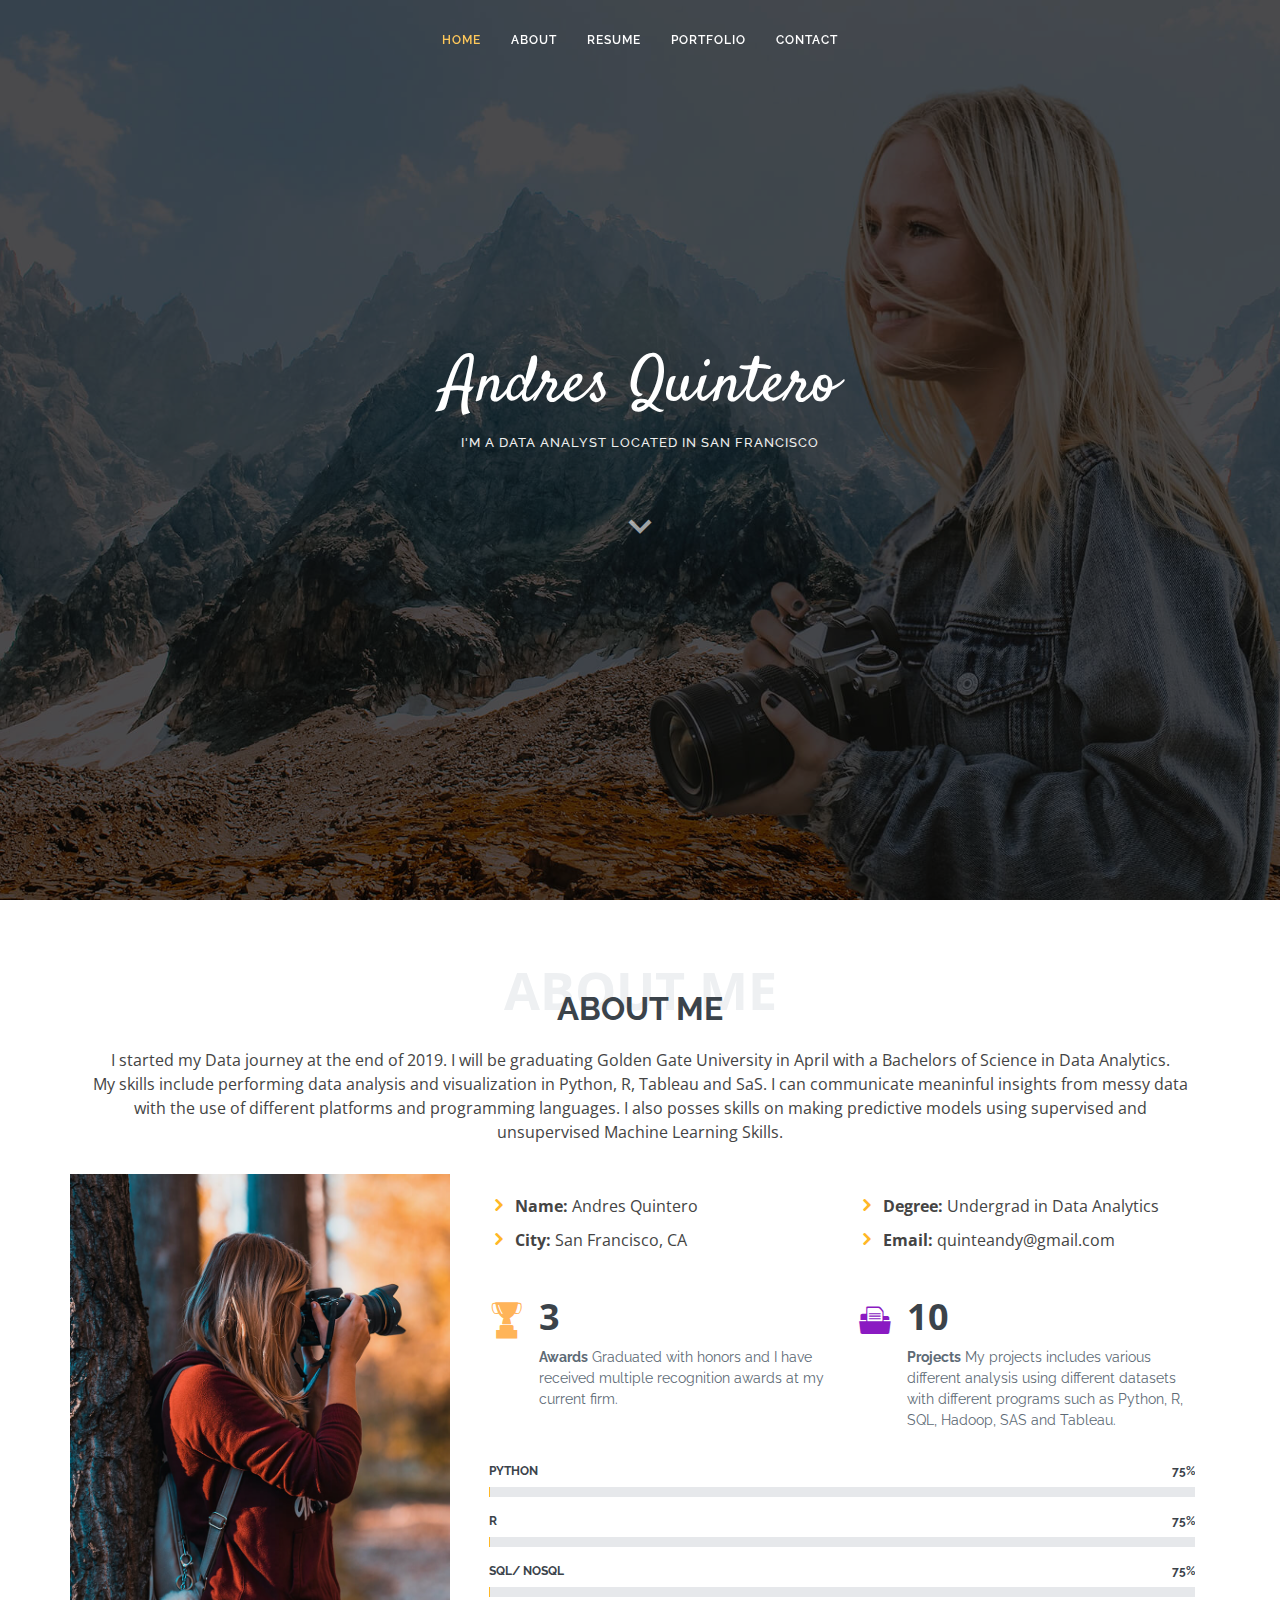
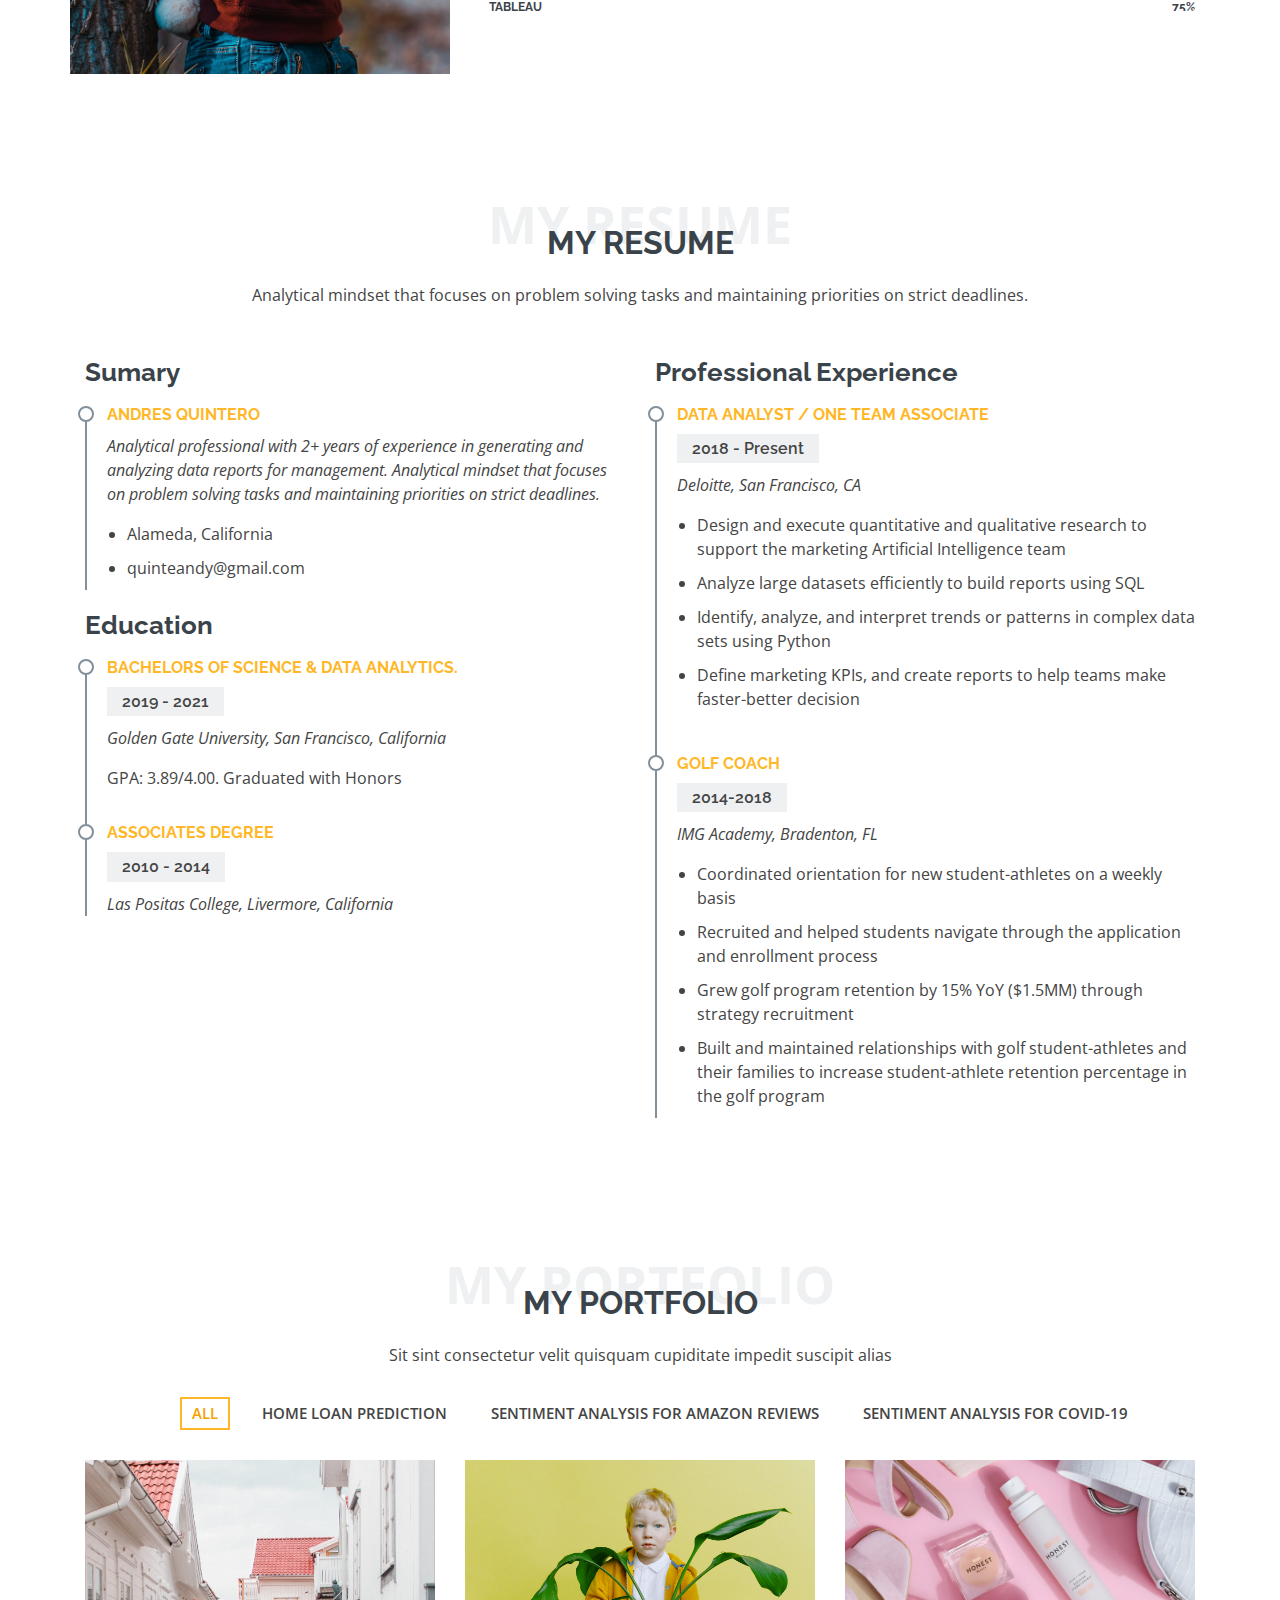
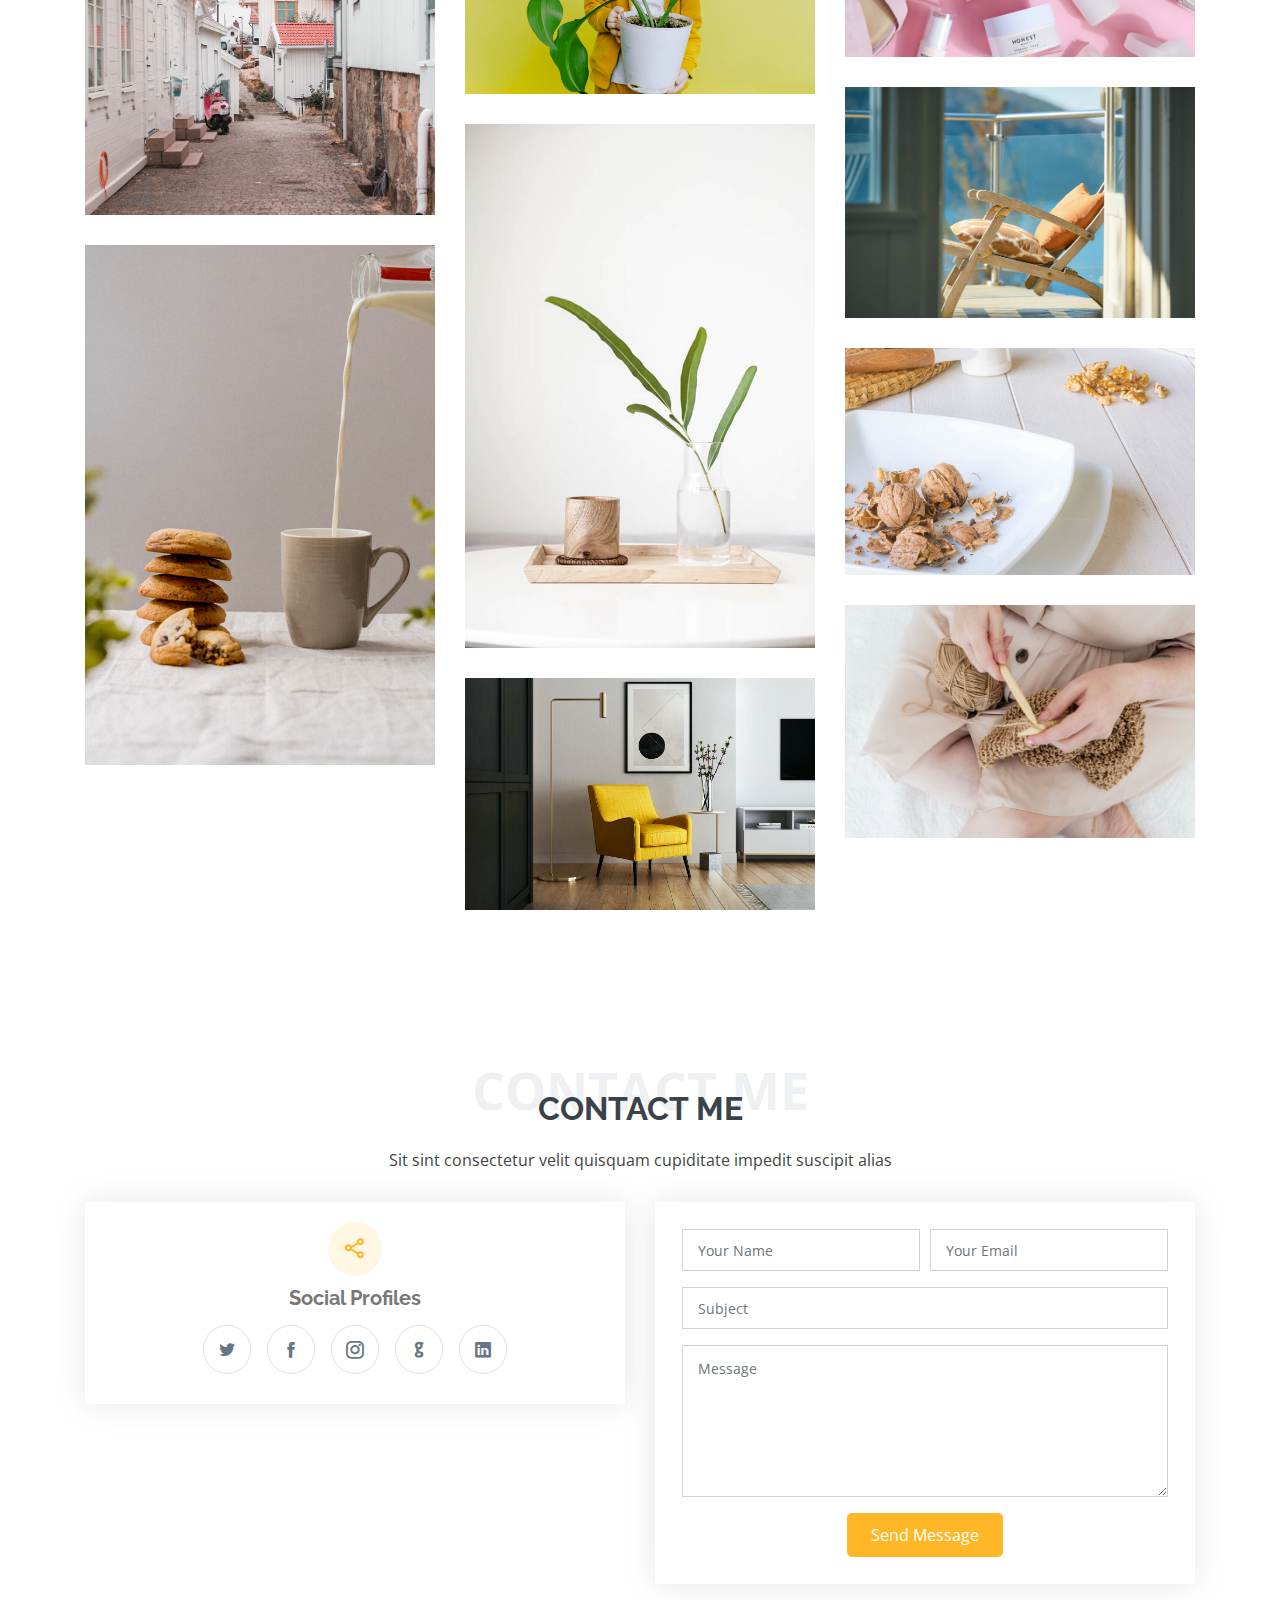
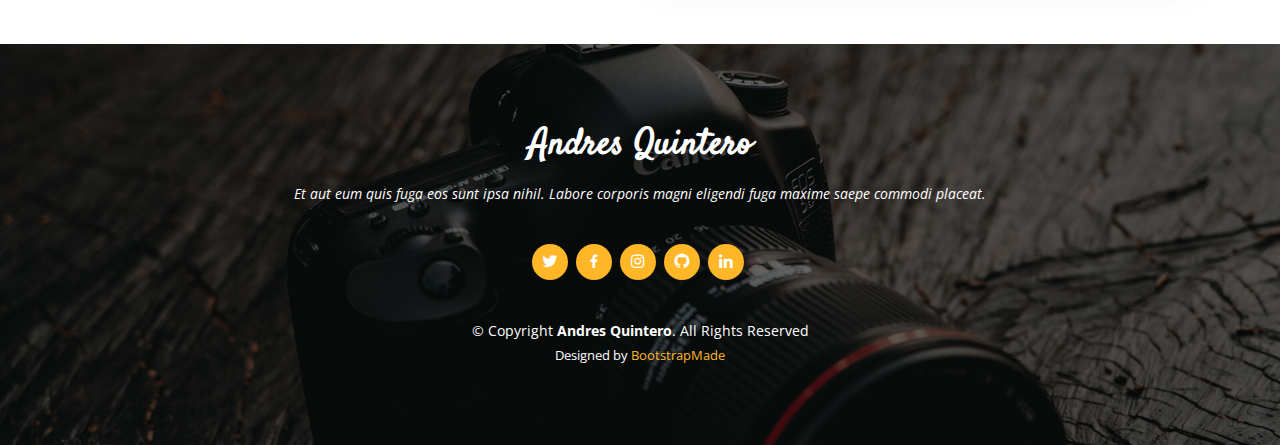
==== index.html @ fd79f76f "Update index.html" ====
<!DOCTYPE html>
<html lang="en">

<head>
  <meta charset="utf-8">
  <meta content="width=device-width, initial-scale=1.0" name="viewport">

  <title>Andres Quintero - Index</title>
  <meta content="" name="description">
  <meta content="" name="keywords">

  <!-- Favicons -->
  <link href="assets/img/favicon.png" rel="icon">
  <link href="assets/img/apple-touch-icon.png" rel="apple-touch-icon">

  <!-- Google Fonts -->
  <link href="https://fonts.googleapis.com/css?family=Open+Sans:300,300i,400,400i,600,600i,700,700i|Raleway:300,300i,400,400i,500,500i,600,600i,700,700i|Satisfy" rel="stylesheet">

  <!-- Vendor CSS Files -->
  <link href="assets/vendor/bootstrap/css/bootstrap.min.css" rel="stylesheet">
  <link href="assets/vendor/icofont/icofont.min.css" rel="stylesheet">
  <link href="assets/vendor/boxicons/css/boxicons.min.css" rel="stylesheet">
  <link href="assets/vendor/owl.carousel/assets/owl.carousel.min.css" rel="stylesheet">
  <link href="assets/vendor/venobox/venobox.css" rel="stylesheet">

  <!-- Template Main CSS File -->
  <link href="assets/css/style.css" rel="stylesheet">

  <!-- =======================================================
  * Template Name: Laura - v2.2.1
  * Template URL: https://bootstrapmade.com/laura-free-creative-bootstrap-theme/
  * Author: BootstrapMade.com
  * License: https://bootstrapmade.com/license/
  ======================================================== -->
</head>

<body>

  <!-- ======= Header ======= -->
  <header id="header" class="fixed-top  d-flex justify-content-center align-items-center header-transparent">

    <nav class="nav-menu d-none d-lg-block">
      <ul>
        <li class="active"><a href="index.html">Home</a></li>
        <li><a href="#about">About</a></li>
        <li><a href="#resume">Resume</a></li>
        <li><a href="#portfolio">Portfolio</a></li>
        <li><a href="#contact">Contact</a></li>
      </ul>
    </nav><!-- .nav-menu -->

  </header><!-- End Header -->

  <!-- ======= Hero Section ======= -->
  <section id="hero">
    <div class="hero-container">
      <h1>Andres Quintero</h1>
      <h2>I'm a Data Analyst located in San Francisco</h2>
      <a href="#about" class="btn-scroll scrollto" title="Scroll Down"><i class="bx bx-chevron-down"></i></a>
    </div>
  </section><!-- End Hero -->

  <main id="main">

    <!-- ======= About Me Section ======= -->
    <section id="about" class="about">
      <div class="container">

        <div class="section-title">
          <span>About Me</span>
          <h2>About Me</h2>
          <p>I started my Data journey at the end of 2019. I will be graduating Golden Gate University in April with a Bachelors of Science in Data Analytics.</p>
          <p> My skills include performing data analysis and visualization in Python, R, Tableau and SaS. I can communicate meaninful insights from messy data </p>
	  <p> with the use of different platforms and programming languages. I also posses skills on making predictive models using supervised and unsupervised Machine Learning Skills. </p>
        </div>

        <div class="row">
          <div class="image col-lg-4 d-flex align-items-stretch justify-content-center justify-content-lg-start"></div>
          <div class="col-lg-8 d-flex flex-column align-items-stretch">
            <div class="content pl-lg-4 d-flex flex-column justify-content-center">
              <div class="row">
                <div class="col-lg-6">
                  <ul>
                    <li><i class="icofont-rounded-right"></i> <strong>Name:</strong> Andres Quintero</li>
                    <li><i class="icofont-rounded-right"></i> <strong>City:</strong> San Francisco, CA</li>
                  </ul>
                </div>
                <div class="col-lg-6">
                  <ul>
                    <li><i class="icofont-rounded-right"></i> <strong>Degree:</strong> Undergrad in Data Analytics</li>
                    <li><i class="icofont-rounded-right"></i> <strong>Email:</strong> quinteandy@gmail.com</li>
                  </ul>
                </div>
              </div>
              <div class="row mt-n4">
                <div class="col-md-6 mt-5 d-md-flex align-items-md-stretch">
                  <div class="count-box">
                    <i class="icofont-award" style="color: #ffb459;"></i>
                    <span data-toggle="counter-up">3</span>
                    <p><strong>Awards</strong> Graduated with honors and I have received multiple recognition awards at my current firm.</p>
                  </div>
                </div>

                <div class="col-md-6 mt-5 d-md-flex align-items-md-stretch">
                  <div class="count-box">
                    <i class="icofont-document-folder" style="color: #8a1ac2;"></i>
                    <span data-toggle="counter-up">10</span>
                    <p><strong>Projects</strong> My projects includes various different analysis using different datasets with different programs such as Python, R, SQL, Hadoop, SAS and Tableau.</p>
                  </div>
                </div>
              </div>
            </div><!-- End .content-->
		
            <div class="skills-content pl-lg-4">
              <div class="progress">
                <span class="skill">Python <i class="val">75%</i></span>
                <div class="progress-bar-wrap">
                  <div class="progress-bar" role="progressbar" aria-valuenow="75" aria-valuemin="0" aria-valuemax="100"></div>
                </div>
              </div>

              <div class="progress">
                <span class="skill">R <i class="val">75%</i></span>
                <div class="progress-bar-wrap">
                  <div class="progress-bar" role="progressbar" aria-valuenow="75" aria-valuemin="0" aria-valuemax="100"></div>
                </div>
              </div>

              <div class="progress">
                <span class="skill">SQL/ NoSQL <i class="val">75%</i></span>
                <div class="progress-bar-wrap">
                  <div class="progress-bar" role="progressbar" aria-valuenow="75" aria-valuemin="0" aria-valuemax="100"></div>
                </div>
		      
	      <div class="progress">
                <span class="skill">Tableau<i class="val">75%</i></span>
                <div class="progress-bar-wrap">
                  <div class="progress-bar" role="progressbar" aria-valuenow="75" aria-valuemin="0" aria-valuemax="100"></div>
                </div>
		
	      <div class="progress">
                <span class="skill">SaS<i class="val">75%</i></span>
                <div class="progress-bar-wrap">
                  <div class="progress-bar" role="progressbar" aria-valuenow="75" aria-valuemin="0" aria-valuemax="100"></div>
                </div>
	
	      <div class="progress">
                <span class="skill">Machine Learning<i class="val">75%</i></span>
                <div class="progress-bar-wrap">
                  <div class="progress-bar" role="progressbar" aria-valuenow="75" aria-valuemin="0" aria-valuemax="100"></div>
                </div>
		      
              </div>
            </div>

          </div>
        </div>

      </div>
    </section><!-- End About Me Section -->

    <!-- ======= My Resume Section ======= -->
    <section id="resume" class="resume">
      <div class="container">

        <div class="section-title">
          <span>My Resume</span>
          <h2>My Resume</h2>
          <p>Analytical mindset that focuses on problem solving tasks and maintaining priorities on strict deadlines.</p>
        </div>

        <div class="row">
          <div class="col-lg-6">
            <h3 class="resume-title">Sumary</h3>
            <div class="resume-item pb-0">
              <h4>Andres Quintero</h4>
              <p><em>Analytical professional with 2+ years of experience in generating and analyzing data reports for management. Analytical mindset that focuses on problem solving tasks and maintaining priorities on strict deadlines.</em></p>
              <p>
              <ul>
                <li>Alameda, California</li>
                <li>quinteandy@gmail.com</li>
              </ul>
              </p>
            </div>

            <h3 class="resume-title">Education</h3>
            <div class="resume-item">
              <h4>Bachelors of Science &amp; Data Analytics.</h4>
              <h5>2019 - 2021</h5>
              <p><em>Golden Gate University, San Francisco, California</em></p>
              <p> GPA: 3.89/4.00. Graduated with Honors</p>
            </div>
            <div class="resume-item">
              <h4>Associates Degree</h4>
              <h5>2010 - 2014</h5>
              <p><em>Las Positas College, Livermore, California</em></p>
              <p></p>
            </div>
          </div>
          <div class="col-lg-6">
            <h3 class="resume-title">Professional Experience</h3>
            <div class="resume-item">
              <h4>Data Analyst / One Team Associate</h4>
              <h5>2018 - Present</h5>
              <p><em>Deloitte, San Francisco, CA </em></p>
              <p>
              <ul>
                <li>Design and execute quantitative and qualitative research to support the marketing Artificial Intelligence team</li>
                <li>Analyze large datasets efficiently to build reports using SQL </li>
                <li>Identify, analyze, and interpret trends or patterns in complex data sets using Python</li>
                <li>Define marketing KPIs, and create reports to help teams make faster-better decision</li>
              </ul>
              </p>
            </div>
            <div class="resume-item">
              <h4>Golf Coach</h4>
              <h5>2014-2018</h5>
              <p><em>IMG Academy, Bradenton, FL</em></p>
              <p>
              <ul>
                <li>Coordinated orientation for new student-athletes on a weekly basis</li>
                <li>Recruited and helped students navigate through the application and enrollment process</li>
                <li>Grew golf program retention by 15% YoY ($1.5MM) through strategy recruitment</li>
                <li>Built and maintained relationships with golf student-athletes and their families to increase student-athlete retention percentage in the golf program</li>
              </ul>
              </p>
            </div>
          </div>
        </div>

      </div>
    </section><!-- End My Resume Section -->

    <!-- ======= My Portfolio Section ======= -->
    <section id="portfolio" class="portfolio">
      <div class="container">

        <div class="section-title">
          <span>My Portfolio</span>
          <h2>My Portfolio</h2>
          <p>Sit sint consectetur velit quisquam cupiditate impedit suscipit alias</p>
        </div>

        <ul id="portfolio-flters" class="d-flex justify-content-center">
          <li data-filter="*" class="filter-active">All</li>
          <li data-filter=".filter-loan prediction">Home Loan Prediction</li>
          <li data-filter=".filter-amazon reviews">Sentiment Analysis for Amazon Reviews</li>
          <li data-filter=".filter-covid-19">Sentiment Analysis for Covid-19</li>
        </ul>

        <div class="row portfolio-container">

          <div class="col-lg-4 col-md-6 portfolio-item filter-app">
            <div class="portfolio-img"><img src="assets/img/portfolio/portfolio-1.jpg" class="img-fluid" alt=""></div>
            <div class="portfolio-info">
              <h4>App 1</h4>
              <p>App</p>
              <a href="assets/img/portfolio/portfolio-1.jpg" data-gall="portfolioGallery" class="venobox preview-link" title="App 1"><i class="bx bx-plus"></i></a>
              <a href="portfolio-details.html" class="details-link" title="More Details"><i class="bx bx-link"></i></a>
            </div>
          </div>

          <div class="col-lg-4 col-md-6 portfolio-item filter-web">
            <div class="portfolio-img"><img src="assets/img/portfolio/portfolio-2.jpg" class="img-fluid" alt=""></div>
            <div class="portfolio-info">
              <h4>Web 3</h4>
              <p>Web</p>
              <a href="assets/img/portfolio/portfolio-2.jpg" data-gall="portfolioGallery" class="venobox preview-link" title="Web 3"><i class="bx bx-plus"></i></a>
              <a href="portfolio-details.html" class="details-link" title="More Details"><i class="bx bx-link"></i></a>
            </div>
          </div>

          <div class="col-lg-4 col-md-6 portfolio-item filter-app">
            <div class="portfolio-img"><img src="assets/img/portfolio/portfolio-3.jpg" class="img-fluid" alt=""></div>
            <div class="portfolio-info">
              <h4>App 2</h4>
              <p>App</p>
              <a href="assets/img/portfolio/portfolio-3.jpg" data-gall="portfolioGallery" class="venobox preview-link" title="App 2"><i class="bx bx-plus"></i></a>
              <a href="portfolio-details.html" class="details-link" title="More Details"><i class="bx bx-link"></i></a>
            </div>
          </div>

          <div class="col-lg-4 col-md-6 portfolio-item filter-card">
            <div class="portfolio-img"><img src="assets/img/portfolio/portfolio-4.jpg" class="img-fluid" alt=""></div>
            <div class="portfolio-info">
              <h4>Card 2</h4>
              <p>Card</p>
              <a href="assets/img/portfolio/portfolio-4.jpg" data-gall="portfolioGallery" class="venobox preview-link" title="Card 2"><i class="bx bx-plus"></i></a>
              <a href="portfolio-details.html" class="details-link" title="More Details"><i class="bx bx-link"></i></a>
            </div>
          </div>

          <div class="col-lg-4 col-md-6 portfolio-item filter-web">
            <div class="portfolio-img"><img src="assets/img/portfolio/portfolio-5.jpg" class="img-fluid" alt=""></div>
            <div class="portfolio-info">
              <h4>Web 2</h4>
              <p>Web</p>
              <a href="assets/img/portfolio/portfolio-5.jpg" data-gall="portfolioGallery" class="venobox preview-link" title="Web 2"><i class="bx bx-plus"></i></a>
              <a href="portfolio-details.html" class="details-link" title="More Details"><i class="bx bx-link"></i></a>
            </div>
          </div>

          <div class="col-lg-4 col-md-6 portfolio-item filter-app">
            <div class="portfolio-img"><img src="assets/img/portfolio/portfolio-6.jpg" class="img-fluid" alt=""></div>
            <div class="portfolio-info">
              <h4>App 3</h4>
              <p>App</p>
              <a href="assets/img/portfolio/portfolio-6.jpg" data-gall="portfolioGallery" class="venobox preview-link" title="App 3"><i class="bx bx-plus"></i></a>
              <a href="portfolio-details.html" class="details-link" title="More Details"><i class="bx bx-link"></i></a>
            </div>
          </div>

          <div class="col-lg-4 col-md-6 portfolio-item filter-card">
            <div class="portfolio-img"><img src="assets/img/portfolio/portfolio-7.jpg" class="img-fluid" alt=""></div>
            <div class="portfolio-info">
              <h4>Card 1</h4>
              <p>Card</p>
              <a href="assets/img/portfolio/portfolio-7.jpg" data-gall="portfolioGallery" class="venobox preview-link" title="Card 1"><i class="bx bx-plus"></i></a>
              <a href="portfolio-details.html" class="details-link" title="More Details"><i class="bx bx-link"></i></a>
            </div>
          </div>

          <div class="col-lg-4 col-md-6 portfolio-item filter-card">
            <div class="portfolio-img"><img src="assets/img/portfolio/portfolio-8.jpg" class="img-fluid" alt=""></div>
            <div class="portfolio-info">
              <h4>Card 3</h4>
              <p>Card</p>
              <a href="assets/img/portfolio/portfolio-8.jpg" data-gall="portfolioGallery" class="venobox preview-link" title="Card 3"><i class="bx bx-plus"></i></a>
              <a href="portfolio-details.html" class="details-link" title="More Details"><i class="bx bx-link"></i></a>
            </div>
          </div>

          <div class="col-lg-4 col-md-6 portfolio-item filter-web">
            <div class="portfolio-img"><img src="assets/img/portfolio/portfolio-9.jpg" class="img-fluid" alt=""></div>
            <div class="portfolio-info">
              <h4>Web 3</h4>
              <p>Web</p>
              <a href="assets/img/portfolio/portfolio-9.jpg" data-gall="portfolioGallery" class="venobox preview-link" title="Web 3"><i class="bx bx-plus"></i></a>
              <a href="portfolio-details.html" class="details-link" title="More Details"><i class="bx bx-link"></i></a>
            </div>
          </div>

        </div>

      </div>
    </section><!-- End My Portfolio Section -->

    <!-- ======= Contact Me Section ======= -->
    <section id="contact" class="contact">
      <div class="container">

        <div class="section-title">
          <span>Contact Me</span>
          <h2>Contact Me</h2>
          <p>Sit sint consectetur velit quisquam cupiditate impedit suscipit alias</p>
        </div>

        <div class="row">

          <div class="col-lg-6">

            <div class="row">
              <div class="col-md-12">
                <div class="info-box">
                  <i class="bx bx-share-alt"></i>
                  <h3>Social Profiles</h3>
                  <div class="social-links">
                    <a href="#" class="twitter"><i class="icofont-twitter"></i></a>
                    <a href="#" class="facebook"><i class="icofont-facebook"></i></a>
                    <a href="#" class="instagram"><i class="icofont-instagram"></i></a>
                    <a href="#" class="github"><i class="icofont-github"></i></a>
                    <a href="#" class="linkedin"><i class="icofont-linkedin"></i></a>
                  </div>
                </div>
              </div>
            </div>

          </div>

          <div class="col-lg-6">
            <form action="forms/contact.php" method="post" role="form" class="php-email-form">
              <div class="form-row">
                <div class="col-md-6 form-group">
                  <input type="text" name="name" class="form-control" id="name" placeholder="Your Name" data-rule="minlen:4" data-msg="Please enter at least 4 chars" />
                  <div class="validate"></div>
                </div>
                <div class="col-md-6 form-group">
                  <input type="email" class="form-control" name="email" id="email" placeholder="Your Email" data-rule="email" data-msg="Please enter a valid email" />
                  <div class="validate"></div>
                </div>
              </div>
              <div class="form-group">
                <input type="text" class="form-control" name="subject" id="subject" placeholder="Subject" data-rule="minlen:4" data-msg="Please enter at least 8 chars of subject" />
                <div class="validate"></div>
              </div>
              <div class="form-group">
                <textarea class="form-control" name="message" rows="6" data-rule="required" data-msg="Please write something for us" placeholder="Message"></textarea>
                <div class="validate"></div>
              </div>
              <div class="mb-3">
                <div class="loading">Loading</div>
                <div class="error-message"></div>
                <div class="sent-message">Your message has been sent. Thank you!</div>
              </div>
              <div class="text-center"><button type="submit">Send Message</button></div>
            </form>
          </div>

        </div>

      </div>
    </section><!-- End Contact Me Section -->

  </main><!-- End #main -->

  <!-- ======= Footer ======= -->
  <footer id="footer">
    <div class="container">
      <h3>Andres Quintero</h3>
      <p>Et aut eum quis fuga eos sunt ipsa nihil. Labore corporis magni eligendi fuga maxime saepe commodi placeat.</p>
      <div class="social-links">
        <a href="#" class="twitter"><i class="bx bxl-twitter"></i></a>
        <a href="#" class="facebook"><i class="bx bxl-facebook"></i></a>
        <a href="#" class="instagram"><i class="bx bxl-instagram"></i></a>
        <a href="#" class="github"><i class="bx bxl-github"></i></a>
        <a href="#" class="linkedin"><i class="bx bxl-linkedin"></i></a>
      </div>
      <div class="copyright">
        &copy; Copyright <strong><span>Andres Quintero</span></strong>. All Rights Reserved
      </div>
      <div class="credits">
        <!-- All the links in the footer should remain intact. -->
        <!-- You can delete the links only if you purchased the pro version. -->
        <!-- Licensing information: https://bootstrapmade.com/license/ -->
        <!-- Purchase the pro version with working PHP/AJAX contact form: https://bootstrapmade.com/laura-free-creative-bootstrap-theme/ -->
        Designed by <a href="https://bootstrapmade.com/">BootstrapMade</a>
      </div>
    </div>
  </footer><!-- End Footer -->

  <a href="#" class="back-to-top"><i class="icofont-simple-up"></i></a>

  <!-- Vendor JS Files -->
  <script src="assets/vendor/jquery/jquery.min.js"></script>
  <script src="assets/vendor/bootstrap/js/bootstrap.bundle.min.js"></script>
  <script src="assets/vendor/jquery.easing/jquery.easing.min.js"></script>
  <script src="assets/vendor/php-email-form/validate.js"></script>
  <script src="assets/vendor/waypoints/jquery.waypoints.min.js"></script>
  <script src="assets/vendor/counterup/counterup.min.js"></script>
  <script src="assets/vendor/owl.carousel/owl.carousel.min.js"></script>
  <script src="assets/vendor/isotope-layout/isotope.pkgd.min.js"></script>
  <script src="assets/vendor/venobox/venobox.min.js"></script>

  <!-- Template Main JS File -->
  <script src="assets/js/main.js"></script>

</body>

</html>
---- assets/vendor/venobox/venobox.css ----
/* ------ venobox.css --------*/
.vbox-overlay *, .vbox-overlay *:before, .vbox-overlay *:after{
    -webkit-backface-visibility: hidden;
    -webkit-box-sizing:border-box;
    -moz-box-sizing:border-box;
    box-sizing:border-box;
}
.vbox-overlay * { 
    -webkit-backface-visibility: visible;
    backface-visibility: visible;
}
.vbox-overlay{
    display: -webkit-flex;
    display: flex;
    -webkit-flex-direction: column;
    flex-direction: column;
    -webkit-justify-content: center;
    justify-content: center;
    -webkit-align-items: center;
    align-items: center;
    position: fixed;
    left: 0;
    top: 0;
    bottom: 0;
    right: 0;
    z-index: 999999;
}

/* ----- navigation ----- */
.vbox-title{
    width: 100%;
    height: 40px;
    float: left;
    text-align: center;
    line-height: 28px;
    font-size: 12px;
    padding: 6px 50px;
    overflow: hidden;
    position: fixed;
    display: none;
    left: 0;
    z-index: 89;
}
.vbox-close{
    cursor: pointer;
    position: fixed;
    top: -1px;
    right: 0;
    width: 50px;
    height: 40px;
    padding: 6px;
    display: block;
    background-position:10px center;
    overflow: hidden;
    font-size: 24px;
    line-height: 1;
    text-align: center;
    z-index: 99;
}
.vbox-left{
    cursor: pointer;
    position: fixed;
    left: 0;
    height: 40px;
    overflow: hidden;
    line-height: 28px;
    font-size: 12px;
    z-index: 99;
    display: flex;
    align-items:center;
}
.vbox-num{
    display: inline-block;
    margin: 6px 0 6px 15px;
}
/* ----- Social share ----- */
.vbox-share{
    line-height: 28px;
    font-size: 12px;
    overflow: hidden;
    position: fixed;
    left: 0;
    z-index: 98;
    display: flex;
    align-items:center;
    justify-content: center;
    width: 100%;
    text-align: center;
}
.vbox-share svg{
    max-height: 28px;
    width: 28px;
    z-index: 10;
    margin-left: 12px;
    margin-top: 6px;
    margin-bottom: 6px;
    vertical-align: middle;
}


/* ----- navigation ARROWS ----- */
.vbox-next, .vbox-prev{
    position: fixed;
    top: 50%;
    margin-top: -15px;
    overflow: hidden;
    cursor: pointer;
    display: block;
    width: 45px;
    height: 45px;
    z-index: 99;
}
.vbox-next span, .vbox-prev span{
    position: relative;
    width: 20px;
    height: 20px;
    border: 2px solid transparent;
    border-top-color: #B6B6B6;
    border-right-color: #B6B6B6;
    text-indent: -100px;
    position: absolute;
    top: 8px;
    display: block;
}
.vbox-prev{
    left: 15px;
}
.vbox-next{
    right: 15px;
}
.vbox-prev span{
    left: 10px;
    -ms-transform: rotate(-135deg);
    -webkit-transform: rotate(-135deg);
    transform: rotate(-135deg);
}
.vbox-next span{
    -ms-transform: rotate(45deg);
    -webkit-transform: rotate(45deg);
    transform: rotate(45deg);
    right: 10px;
}
/* ------- inline window ------ */
.vbox-inline{
    width: 420px;
    height: 315px;
    height: 70vh;
    padding: 10px;
    background: #fff;
    margin: 0 auto;
    overflow: auto;
    text-align: left;
}
/* ------- Video & iFrames window ------ */
.venoframe{
    max-width: 100%;
    width: 100%;
    border: none;
    width: 100%;
    height: 260px;
    height: 70vh;
}
.venoframe.vbvid{
    height: 260px;
}
@media (min-width: 768px) {
    .venoframe, .vbox-inline{
        width: 90%;
        height: 360px;
        height: 70vh;
    }
    .venoframe.vbvid{
        width: 640px;
        height: 360px;
    }
}
@media (min-width: 992px) {
    .venoframe, .vbox-inline{
        max-width: 1200px;
        width: 80%;
        height: 540px;
        height: 70vh;
    }
    .venoframe.vbvid{
        width: 960px;
        height: 540px;
    }
}
/* 
Please do NOT edit this part! 
or at least read this note: http://i.imgur.com/7C0ws9e.gif
*/
.vbox-open{
    overflow: hidden;
}
.vbox-container{
    position: absolute;
    left: 0;
    right: 0;
    top: 0;
    bottom: 0;
    overflow-x: hidden;
    overflow-y: scroll;
    overflow-scrolling: touch;
    -webkit-overflow-scrolling: touch;
    z-index: 20;
    max-height: 100%;

}

.vbox-content{
    text-align: center;
    float: left;
    width: 100%;
    position: relative;
    overflow: hidden;
    padding: 20px 4%;
}
.vbox-container img{
    max-width: 100%;
    height: auto;
}
.vbox-figlio{
    box-shadow: 0 0 12px rgba(0,0,0,0.19), 0 6px 6px rgba(0,0,0,0.23);
    max-width: 100%;
    text-align: initial;
}
img.vbox-figlio{
    -webkit-user-select: none;
-khtml-user-select: none;
-moz-user-select: none;
-o-user-select: none;
user-select: none;
}
.vbox-content.swipe-left{
    margin-left: -200px !important;
}
.vbox-content.swipe-right{
    margin-left: 200px !important;
}
.vbox-animated{
    webkit-transition: margin 300ms ease-out;
    transition: margin 300ms ease-out;
}

/* ---------- preloader ----------
 * SPINKIT 
 * http://tobiasahlin.com/spinkit/
-------------------------------- */
.sk-double-bounce,.sk-rotating-plane{width:40px;height:40px;margin:40px auto}.sk-rotating-plane{background-color:#333;-webkit-animation:sk-rotatePlane 1.2s infinite ease-in-out;animation:sk-rotatePlane 1.2s infinite ease-in-out}@-webkit-keyframes sk-rotatePlane{0%{-webkit-transform:perspective(120px) rotateX(0) rotateY(0);transform:perspective(120px) rotateX(0) rotateY(0)}50%{-webkit-transform:perspective(120px) rotateX(-180.1deg) rotateY(0);transform:perspective(120px) rotateX(-180.1deg) rotateY(0)}100%{-webkit-transform:perspective(120px) rotateX(-180deg) rotateY(-179.9deg);transform:perspective(120px) rotateX(-180deg) rotateY(-179.9deg)}}@keyframes sk-rotatePlane{0%{-webkit-transform:perspective(120px) rotateX(0) rotateY(0);transform:perspective(120px) rotateX(0) rotateY(0)}50%{-webkit-transform:perspective(120px) rotateX(-180.1deg) rotateY(0);transform:perspective(120px) rotateX(-180.1deg) rotateY(0)}100%{-webkit-transform:perspective(120px) rotateX(-180deg) rotateY(-179.9deg);transform:perspective(120px) rotateX(-180deg) rotateY(-179.9deg)}}.sk-double-bounce{position:relative}.sk-double-bounce .sk-child{width:100%;height:100%;border-radius:50%;background-color:#333;opacity:.6;position:absolute;top:0;left:0;-webkit-animation:sk-doubleBounce 2s infinite ease-in-out;animation:sk-doubleBounce 2s infinite ease-in-out}.sk-chasing-dots .sk-child,.sk-spinner-pulse,.sk-three-bounce .sk-child{background-color:#333;border-radius:100%}.sk-double-bounce .sk-double-bounce2{-webkit-animation-delay:-1s;animation-delay:-1s}@-webkit-keyframes sk-doubleBounce{0%,100%{-webkit-transform:scale(0);transform:scale(0)}50%{-webkit-transform:scale(1);transform:scale(1)}}@keyframes sk-doubleBounce{0%,100%{-webkit-transform:scale(0);transform:scale(0)}50%{-webkit-transform:scale(1);transform:scale(1)}}.sk-wave{margin:40px auto;width:50px;height:40px;text-align:center;font-size:10px}.sk-wave .sk-rect{background-color:#333;height:100%;width:6px;display:inline-block;-webkit-animation:sk-waveStretchDelay 1.2s infinite ease-in-out;animation:sk-waveStretchDelay 1.2s infinite ease-in-out}.sk-wave .sk-rect1{-webkit-animation-delay:-1.2s;animation-delay:-1.2s}.sk-wave .sk-rect2{-webkit-animation-delay:-1.1s;animation-delay:-1.1s}.sk-wave .sk-rect3{-webkit-animation-delay:-1s;animation-delay:-1s}.sk-wave .sk-rect4{-webkit-animation-delay:-.9s;animation-delay:-.9s}.sk-wave .sk-rect5{-webkit-animation-delay:-.8s;animation-delay:-.8s}@-webkit-keyframes sk-waveStretchDelay{0%,100%,40%{-webkit-transform:scaleY(.4);transform:scaleY(.4)}20%{-webkit-transform:scaleY(1);transform:scaleY(1)}}@keyframes sk-waveStretchDelay{0%,100%,40%{-webkit-transform:scaleY(.4);transform:scaleY(.4)}20%{-webkit-transform:scaleY(1);transform:scaleY(1)}}.sk-wandering-cubes{margin:40px auto;width:40px;height:40px;position:relative}.sk-wandering-cubes .sk-cube{background-color:#333;width:10px;height:10px;position:absolute;top:0;left:0;-webkit-animation:sk-wanderingCube 1.8s ease-in-out -1.8s infinite both;animation:sk-wanderingCube 1.8s ease-in-out -1.8s infinite both}.sk-chasing-dots,.sk-spinner-pulse{width:40px;height:40px;margin:40px auto}.sk-wandering-cubes .sk-cube2{-webkit-animation-delay:-.9s;animation-delay:-.9s}@-webkit-keyframes sk-wanderingCube{0%{-webkit-transform:rotate(0);transform:rotate(0)}25%{-webkit-transform:translateX(30px) rotate(-90deg) scale(.5);transform:translateX(30px) rotate(-90deg) scale(.5)}50%{-webkit-transform:translateX(30px) translateY(30px) rotate(-179deg);transform:translateX(30px) translateY(30px) rotate(-179deg)}50.1%{-webkit-transform:translateX(30px) translateY(30px) rotate(-180deg);transform:translateX(30px) translateY(30px) rotate(-180deg)}75%{-webkit-transform:translateX(0) translateY(30px) rotate(-270deg) scale(.5);transform:translateX(0) translateY(30px) rotate(-270deg) scale(.5)}100%{-webkit-transform:rotate(-360deg);transform:rotate(-360deg)}}@keyframes sk-wanderingCube{0%{-webkit-transform:rotate(0);transform:rotate(0)}25%{-webkit-transform:translateX(30px) rotate(-90deg) scale(.5);transform:translateX(30px) rotate(-90deg) scale(.5)}50%{-webkit-transform:translateX(30px) translateY(30px) rotate(-179deg);transform:translateX(30px) translateY(30px) rotate(-179deg)}50.1%{-webkit-transform:translateX(30px) translateY(30px) rotate(-180deg);transform:translateX(30px) translateY(30px) rotate(-180deg)}75%{-webkit-transform:translateX(0) translateY(30px) rotate(-270deg) scale(.5);transform:translateX(0) translateY(30px) rotate(-270deg) scale(.5)}100%{-webkit-transform:rotate(-360deg);transform:rotate(-360deg)}}.sk-spinner-pulse{-webkit-animation:sk-pulseScaleOut 1s infinite ease-in-out;animation:sk-pulseScaleOut 1s infinite ease-in-out}@-webkit-keyframes sk-pulseScaleOut{0%{-webkit-transform:scale(0);transform:scale(0)}100%{-webkit-transform:scale(1);transform:scale(1);opacity:0}}@keyframes sk-pulseScaleOut{0%{-webkit-transform:scale(0);transform:scale(0)}100%{-webkit-transform:scale(1);transform:scale(1);opacity:0}}.sk-chasing-dots{position:relative;text-align:center;-webkit-animation:sk-chasingDotsRotate 2s infinite linear;animation:sk-chasingDotsRotate 2s infinite linear}.sk-chasing-dots .sk-child{width:60%;height:60%;display:inline-block;position:absolute;top:0;-webkit-animation:sk-chasingDotsBounce 2s infinite ease-in-out;animation:sk-chasingDotsBounce 2s infinite ease-in-out}.sk-chasing-dots .sk-dot2{top:auto;bottom:0;-webkit-animation-delay:-1s;animation-delay:-1s}@-webkit-keyframes sk-chasingDotsRotate{100%{-webkit-transform:rotate(360deg);transform:rotate(360deg)}}@keyframes sk-chasingDotsRotate{100%{-webkit-transform:rotate(360deg);transform:rotate(360deg)}}@-webkit-keyframes sk-chasingDotsBounce{0%,100%{-webkit-transform:scale(0);transform:scale(0)}50%{-webkit-transform:scale(1);transform:scale(1)}}@keyframes sk-chasingDotsBounce{0%,100%{-webkit-transform:scale(0);transform:scale(0)}50%{-webkit-transform:scale(1);transform:scale(1)}}.sk-three-bounce{margin:40px auto;width:80px;text-align:center}.sk-three-bounce .sk-child{width:20px;height:20px;display:inline-block;-webkit-animation:sk-three-bounce 1.4s ease-in-out 0s infinite both;animation:sk-three-bounce 1.4s ease-in-out 0s infinite both}.sk-circle .sk-child:before,.sk-fading-circle .sk-circle:before{display:block;border-radius:100%;content:'';background-color:#333}.sk-three-bounce .sk-bounce1{-webkit-animation-delay:-.32s;animation-delay:-.32s}.sk-three-bounce .sk-bounce2{-webkit-animation-delay:-.16s;animation-delay:-.16s}@-webkit-keyframes sk-three-bounce{0%,100%,80%{-webkit-transform:scale(0);transform:scale(0)}40%{-webkit-transform:scale(1);transform:scale(1)}}@keyframes sk-three-bounce{0%,100%,80%{-webkit-transform:scale(0);transform:scale(0)}40%{-webkit-transform:scale(1);transform:scale(1)}}.sk-circle{margin:40px auto;width:40px;height:40px;position:relative}.sk-circle .sk-child{width:100%;height:100%;position:absolute;left:0;top:0}.sk-circle .sk-child:before{margin:0 auto;width:15%;height:15%;-webkit-animation:sk-circleBounceDelay 1.2s infinite ease-in-out both;animation:sk-circleBounceDelay 1.2s infinite ease-in-out both}.sk-circle .sk-circle2{-webkit-transform:rotate(30deg);-ms-transform:rotate(30deg);transform:rotate(30deg)}.sk-circle .sk-circle3{-webkit-transform:rotate(60deg);-ms-transform:rotate(60deg);transform:rotate(60deg)}.sk-circle .sk-circle4{-webkit-transform:rotate(90deg);-ms-transform:rotate(90deg);transform:rotate(90deg)}.sk-circle .sk-circle5{-webkit-transform:rotate(120deg);-ms-transform:rotate(120deg);transform:rotate(120deg)}.sk-circle .sk-circle6{-webkit-transform:rotate(150deg);-ms-transform:rotate(150deg);transform:rotate(150deg)}.sk-circle .sk-circle7{-webkit-transform:rotate(180deg);-ms-transform:rotate(180deg);transform:rotate(180deg)}.sk-circle .sk-circle8{-webkit-transform:rotate(210deg);-ms-transform:rotate(210deg);transform:rotate(210deg)}.sk-circle .sk-circle9{-webkit-transform:rotate(240deg);-ms-transform:rotate(240deg);transform:rotate(240deg)}.sk-circle .sk-circle10{-webkit-transform:rotate(270deg);-ms-transform:rotate(270deg);transform:rotate(270deg)}.sk-circle .sk-circle11{-webkit-transform:rotate(300deg);-ms-transform:rotate(300deg);transform:rotate(300deg)}.sk-circle .sk-circle12{-webkit-transform:rotate(330deg);-ms-transform:rotate(330deg);transform:rotate(330deg)}.sk-circle .sk-circle2:before{-webkit-animation-delay:-1.1s;animation-delay:-1.1s}.sk-circle .sk-circle3:before{-webkit-animation-delay:-1s;animation-delay:-1s}.sk-circle .sk-circle4:before{-webkit-animation-delay:-.9s;animation-delay:-.9s}.sk-circle .sk-circle5:before{-webkit-animation-delay:-.8s;animation-delay:-.8s}.sk-circle .sk-circle6:before{-webkit-animation-delay:-.7s;animation-delay:-.7s}.sk-circle .sk-circle7:before{-webkit-animation-delay:-.6s;animation-delay:-.6s}.sk-circle .sk-circle8:before{-webkit-animation-delay:-.5s;animation-delay:-.5s}.sk-circle .sk-circle9:before{-webkit-animation-delay:-.4s;animation-delay:-.4s}.sk-circle .sk-circle10:before{-webkit-animation-delay:-.3s;animation-delay:-.3s}.sk-circle .sk-circle11:before{-webkit-animation-delay:-.2s;animation-delay:-.2s}.sk-circle .sk-circle12:before{-webkit-animation-delay:-.1s;animation-delay:-.1s}@-webkit-keyframes sk-circleBounceDelay{0%,100%,80%{-webkit-transform:scale(0);transform:scale(0)}40%{-webkit-transform:scale(1);transform:scale(1)}}@keyframes sk-circleBounceDelay{0%,100%,80%{-webkit-transform:scale(0);transform:scale(0)}40%{-webkit-transform:scale(1);transform:scale(1)}}.sk-cube-grid{width:40px;height:40px;margin:40px auto}.sk-cube-grid .sk-cube{width:33.33%;height:33.33%;background-color:#333;float:left;-webkit-animation:sk-cubeGridScaleDelay 1.3s infinite ease-in-out;animation:sk-cubeGridScaleDelay 1.3s infinite ease-in-out}.sk-cube-grid .sk-cube1{-webkit-animation-delay:.2s;animation-delay:.2s}.sk-cube-grid .sk-cube2{-webkit-animation-delay:.3s;animation-delay:.3s}.sk-cube-grid .sk-cube3{-webkit-animation-delay:.4s;animation-delay:.4s}.sk-cube-grid .sk-cube4{-webkit-animation-delay:.1s;animation-delay:.1s}.sk-cube-grid .sk-cube5{-webkit-animation-delay:.2s;animation-delay:.2s}.sk-cube-grid .sk-cube6{-webkit-animation-delay:.3s;animation-delay:.3s}.sk-cube-grid .sk-cube7{-webkit-animation-delay:0ms;animation-delay:0ms}.sk-cube-grid .sk-cube8{-webkit-animation-delay:.1s;animation-delay:.1s}.sk-cube-grid .sk-cube9{-webkit-animation-delay:.2s;animation-delay:.2s}@-webkit-keyframes sk-cubeGridScaleDelay{0%,100%,70%{-webkit-transform:scale3D(1,1,1);transform:scale3D(1,1,1)}35%{-webkit-transform:scale3D(0,0,1);transform:scale3D(0,0,1)}}@keyframes sk-cubeGridScaleDelay{0%,100%,70%{-webkit-transform:scale3D(1,1,1);transform:scale3D(1,1,1)}35%{-webkit-transform:scale3D(0,0,1);transform:scale3D(0,0,1)}}.sk-fading-circle{margin:40px auto;width:40px;height:40px;position:relative}.sk-fading-circle .sk-circle{width:100%;height:100%;position:absolute;left:0;top:0}.sk-fading-circle .sk-circle:before{margin:0 auto;width:15%;height:15%;-webkit-animation:sk-circleFadeDelay 1.2s infinite ease-in-out both;animation:sk-circleFadeDelay 1.2s infinite ease-in-out both}.sk-fading-circle .sk-circle2{-webkit-transform:rotate(30deg);-ms-transform:rotate(30deg);transform:rotate(30deg)}.sk-fading-circle .sk-circle3{-webkit-transform:rotate(60deg);-ms-transform:rotate(60deg);transform:rotate(60deg)}.sk-fading-circle .sk-circle4{-webkit-transform:rotate(90deg);-ms-transform:rotate(90deg);transform:rotate(90deg)}.sk-fading-circle .sk-circle5{-webkit-transform:rotate(120deg);-ms-transform:rotate(120deg);transform:rotate(120deg)}.sk-fading-circle .sk-circle6{-webkit-transform:rotate(150deg);-ms-transform:rotate(150deg);transform:rotate(150deg)}.sk-fading-circle .sk-circle7{-webkit-transform:rotate(180deg);-ms-transform:rotate(180deg);transform:rotate(180deg)}.sk-fading-circle .sk-circle8{-webkit-transform:rotate(210deg);-ms-transform:rotate(210deg);transform:rotate(210deg)}.sk-fading-circle .sk-circle9{-webkit-transform:rotate(240deg);-ms-transform:rotate(240deg);transform:rotate(240deg)}.sk-fading-circle .sk-circle10{-webkit-transform:rotate(270deg);-ms-transform:rotate(270deg);transform:rotate(270deg)}.sk-fading-circle .sk-circle11{-webkit-transform:rotate(300deg);-ms-transform:rotate(300deg);transform:rotate(300deg)}.sk-fading-circle .sk-circle12{-webkit-transform:rotate(330deg);-ms-transform:rotate(330deg);transform:rotate(330deg)}.sk-fading-circle .sk-circle2:before{-webkit-animation-delay:-1.1s;animation-delay:-1.1s}.sk-fading-circle .sk-circle3:before{-webkit-animation-delay:-1s;animation-delay:-1s}.sk-fading-circle .sk-circle4:before{-webkit-animation-delay:-.9s;animation-delay:-.9s}.sk-fading-circle .sk-circle5:before{-webkit-animation-delay:-.8s;animation-delay:-.8s}.sk-fading-circle .sk-circle6:before{-webkit-animation-delay:-.7s;animation-delay:-.7s}.sk-fading-circle .sk-circle7:before{-webkit-animation-delay:-.6s;animation-delay:-.6s}.sk-fading-circle .sk-circle8:before{-webkit-animation-delay:-.5s;animation-delay:-.5s}.sk-fading-circle .sk-circle9:before{-webkit-animation-delay:-.4s;animation-delay:-.4s}.sk-fading-circle .sk-circle10:before{-webkit-animation-delay:-.3s;animation-delay:-.3s}.sk-fading-circle .sk-circle11:before{-webkit-animation-delay:-.2s;animation-delay:-.2s}.sk-fading-circle .sk-circle12:before{-webkit-animation-delay:-.1s;animation-delay:-.1s}@-webkit-keyframes sk-circleFadeDelay{0%,100%,39%{opacity:0}40%{opacity:1}}@keyframes sk-circleFadeDelay{0%,100%,39%{opacity:0}40%{opacity:1}}.sk-folding-cube{margin:40px auto;width:40px;height:40px;position:relative;-webkit-transform:rotateZ(45deg);transform:rotateZ(45deg)}.sk-folding-cube .sk-cube{float:left;width:50%;height:50%;position:relative;-webkit-transform:scale(1.1);-ms-transform:scale(1.1);transform:scale(1.1)}.sk-folding-cube .sk-cube:before{content:'';position:absolute;top:0;left:0;width:100%;height:100%;background-color:#333;-webkit-animation:sk-foldCubeAngle 2.4s infinite linear both;animation:sk-foldCubeAngle 2.4s infinite linear both;-webkit-transform-origin:100% 100%;-ms-transform-origin:100% 100%;transform-origin:100% 100%}.sk-folding-cube .sk-cube2{-webkit-transform:scale(1.1) rotateZ(90deg);transform:scale(1.1) rotateZ(90deg)}.sk-folding-cube .sk-cube3{-webkit-transform:scale(1.1) rotateZ(180deg);transform:scale(1.1) rotateZ(180deg)}.sk-folding-cube .sk-cube4{-webkit-transform:scale(1.1) rotateZ(270deg);transform:scale(1.1) rotateZ(270deg)}.sk-folding-cube .sk-cube2:before{-webkit-animation-delay:.3s;animation-delay:.3s}.sk-folding-cube .sk-cube3:before{-webkit-animation-delay:.6s;animation-delay:.6s}.sk-folding-cube .sk-cube4:before{-webkit-animation-delay:.9s;animation-delay:.9s}@-webkit-keyframes sk-foldCubeAngle{0%,10%{-webkit-transform:perspective(140px) rotateX(-180deg);transform:perspective(140px) rotateX(-180deg);opacity:0}25%,75%{-webkit-transform:perspective(140px) rotateX(0);transform:perspective(140px) rotateX(0);opacity:1}100%,90%{-webkit-transform:perspective(140px) rotateY(180deg);transform:perspective(140px) rotateY(180deg);opacity:0}}@keyframes sk-foldCubeAngle{0%,10%{-webkit-transform:perspective(140px) rotateX(-180deg);transform:perspective(140px) rotateX(-180deg);opacity:0}25%,75%{-webkit-transform:perspective(140px) rotateX(0);transform:perspective(140px) rotateX(0);opacity:1}100%,90%{-webkit-transform:perspective(140px) rotateY(180deg);transform:perspective(140px) rotateY(180deg);opacity:0}}
---- assets/css/style.css ----
/**
* Template Name: Laura - v2.2.1
* Template URL: https://bootstrapmade.com/laura-free-creative-bootstrap-theme/
* Author: BootstrapMade.com
* License: https://bootstrapmade.com/license/
*/

/*--------------------------------------------------------------
# General
--------------------------------------------------------------*/
body {
  font-family: "Open Sans", sans-serif;
  color: #444444;
}

a {
  color: #ffb727;
}

a:hover {
  color: #ffc85a;
  text-decoration: none;
}

h1, h2, h3, h4, h5, h6 {
  font-family: "Raleway", sans-serif;
}

/*--------------------------------------------------------------
# Back to top button
--------------------------------------------------------------*/
.back-to-top {
  position: fixed;
  display: none;
  right: 15px;
  bottom: 15px;
  z-index: 99999;
}

.back-to-top i {
  display: flex;
  align-items: center;
  justify-content: center;
  font-size: 24px;
  width: 40px;
  height: 40px;
  border-radius: 4px;
  background: #ffb727;
  color: #fff;
  transition: all 0.4s;
}

.back-to-top i:hover {
  background: #ffc550;
  color: #fff;
}

/*--------------------------------------------------------------
# Header
--------------------------------------------------------------*/
#header {
  z-index: 997;
  transition: all 0.5s;
  height: 80px;
  background: rgba(25, 28, 31, 0.8);
}

#header.header-transparent {
  background: transparent;
}

#header.header-scrolled {
  height: 60px;
  background: rgba(25, 28, 31, 0.8);
}

/*--------------------------------------------------------------
# Navigation Menu
--------------------------------------------------------------*/
/* Desktop Navigation */
.nav-menu, .nav-menu * {
  margin: 0;
  padding: 0;
  list-style: none;
}

.nav-menu > ul {
  display: flex;
}

.nav-menu > ul > li {
  position: relative;
  justify-content: center;
}

.nav-menu a {
  display: block;
  position: relative;
  color: #fff;
  padding: 10px 15px;
  transition: 0.3s;
  font-size: 12px;
  font-family: "Raleway", sans-serif;
  text-transform: uppercase;
  font-weight: 600;
  letter-spacing: 1px;
}

.nav-menu a:hover, .nav-menu .active > a, .nav-menu li:hover > a {
  color: #ffc85a;
  text-decoration: none;
}

.nav-menu .drop-down ul {
  display: block;
  position: absolute;
  left: 0;
  top: calc(100% + 30px);
  z-index: 99;
  opacity: 0;
  visibility: hidden;
  padding: 10px 0;
  background: #fff;
  box-shadow: 0px 0px 30px rgba(127, 137, 161, 0.25);
  transition: ease all 0.3s;
}

.nav-menu .drop-down:hover > ul {
  opacity: 1;
  top: 100%;
  visibility: visible;
}

.nav-menu .drop-down li {
  min-width: 180px;
  position: relative;
}

.nav-menu .drop-down ul a {
  padding: 10px 20px;
  font-size: 14px;
  font-weight: 500;
  text-transform: none;
  color: #3b434a;
}

.nav-menu .drop-down ul a:hover, .nav-menu .drop-down ul .active > a, .nav-menu .drop-down ul li:hover > a {
  color: #ffb727;
}

.nav-menu .drop-down > a:after {
  content: "\ea99";
  font-family: IcoFont;
  padding-left: 5px;
}

.nav-menu .drop-down .drop-down ul {
  top: 0;
  left: calc(100% - 30px);
}

.nav-menu .drop-down .drop-down:hover > ul {
  opacity: 1;
  top: 0;
  left: 100%;
}

.nav-menu .drop-down .drop-down > a {
  padding-right: 35px;
}

.nav-menu .drop-down .drop-down > a:after {
  content: "\eaa0";
  font-family: IcoFont;
  position: absolute;
  right: 15px;
}

@media (max-width: 1366px) {
  .nav-menu .drop-down .drop-down ul {
    left: -90%;
  }
  .nav-menu .drop-down .drop-down:hover > ul {
    left: -100%;
  }
  .nav-menu .drop-down .drop-down > a:after {
    content: "\ea9d";
  }
}

/* Mobile Navigation */
.mobile-nav-toggle {
  position: fixed;
  right: 15px;
  top: 15px;
  z-index: 9998;
  border: 0;
  background: none;
  font-size: 24px;
  transition: all 0.4s;
  outline: none !important;
  line-height: 1;
  cursor: pointer;
  text-align: right;
}

.mobile-nav-toggle i {
  color: #fff;
}

.mobile-nav {
  position: fixed;
  top: 55px;
  right: 15px;
  bottom: 15px;
  left: 15px;
  z-index: 9999;
  overflow-y: auto;
  background: #fff;
  transition: ease-in-out 0.2s;
  opacity: 0;
  visibility: hidden;
  border-radius: 10px;
  padding: 10px 0;
}

.mobile-nav * {
  margin: 0;
  padding: 0;
  list-style: none;
}

.mobile-nav a {
  display: block;
  position: relative;
  color: #3b434a;
  padding: 10px 20px;
  font-weight: 500;
  outline: none;
}

.mobile-nav a:hover, .mobile-nav .active > a, .mobile-nav li:hover > a {
  color: #ffb727;
  text-decoration: none;
}

.mobile-nav .drop-down > a:after {
  content: "\ea99";
  font-family: IcoFont;
  padding-left: 10px;
  position: absolute;
  right: 15px;
}

.mobile-nav .active.drop-down > a:after {
  content: "\eaa1";
}

.mobile-nav .drop-down > a {
  padding-right: 35px;
}

.mobile-nav .drop-down ul {
  display: none;
  overflow: hidden;
}

.mobile-nav .drop-down li {
  padding-left: 20px;
}

.mobile-nav-overly {
  width: 100%;
  height: 100%;
  z-index: 9997;
  top: 0;
  left: 0;
  position: fixed;
  background: rgba(36, 41, 46, 0.6);
  overflow: hidden;
  display: none;
  transition: ease-in-out 0.2s;
}

.mobile-nav-active {
  overflow: hidden;
}

.mobile-nav-active .mobile-nav {
  opacity: 1;
  visibility: visible;
}

.mobile-nav-active .mobile-nav-toggle i {
  color: #fff;
}

/*--------------------------------------------------------------
# Hero Section
--------------------------------------------------------------*/
#hero {
  width: 100%;
  height: 100vh;
  background: url("../img/hero-bg.jpg") top right;
  background-size: cover;
  position: relative;
}

#hero:before {
  content: "";
  background: rgba(0, 0, 0, 0.65);
  position: absolute;
  bottom: 0;
  top: 0;
  left: 0;
  right: 0;
}

#hero .hero-container {
  position: absolute;
  bottom: 0;
  top: 0;
  left: 0;
  right: 0;
  display: flex;
  justify-content: center;
  align-items: center;
  flex-direction: column;
  padding: 0 15px;
}

#hero h1 {
  margin: 0 0 10px 0;
  font-size: 64px;
  font-family: "Satisfy", serif;
  color: #fff;
}

#hero h2 {
  color: #eee;
  margin-bottom: 50px;
  font-size: 13px;
  font-weight: 500;
  letter-spacing: 1px;
  text-transform: uppercase;
}

#hero .btn-scroll {
  transition: 0.4s;
  color: rgba(255, 255, 255, 0.6);
  animation: up-down 1s ease-in-out infinite alternate-reverse both;
}

#hero .btn-scroll i {
  font-size: 48px;
}

#hero .btn-scroll:hover {
  color: #ffb727;
}

@media (min-width: 1024px) {
  #hero {
    background-attachment: fixed;
  }
}

@media (max-width: 575px) {
  #hero h1 {
    font-size: 40px;
  }
  #hero h2 {
    text-align: center;
    margin-bottom: 30px;
  }
}

@-webkit-keyframes up-down {
  0% {
    transform: translateY(5px);
  }
  100% {
    transform: translateY(-5px);
  }
}

@keyframes up-down {
  0% {
    transform: translateY(5px);
  }
  100% {
    transform: translateY(-5px);
  }
}

/*--------------------------------------------------------------
# Sections General
--------------------------------------------------------------*/
section {
  padding: 60px 0;
}

.section-bg {
  background-color: white;
}

.section-title {
  text-align: center;
  padding: 30px 0;
  position: relative;
}

.section-title h2 {
  font-size: 32px;
  font-weight: 700;
  text-transform: uppercase;
  margin-bottom: 20px;
  padding-bottom: 0;
  color: #3b434a;
  position: relative;
  z-index: 2;
}

.section-title span {
  position: absolute;
  top: 30px;
  color: #eef0f2;
  left: 0;
  right: 0;
  z-index: 1;
  font-weight: 700;
  font-size: 52px;
  text-transform: uppercase;
  line-height: 0;
}

.section-title p {
  margin-bottom: 0;
  position: relative;
  z-index: 2;
}

@media (max-width: 575px) {
  .section-title h2 {
    font-size: 28px;
    margin-bottom: 15px;
  }
  .section-title span {
    font-size: 38px;
  }
}

/*--------------------------------------------------------------
# Breadcrumbs
--------------------------------------------------------------*/
.breadcrumbs {
  padding: 20px 0;
  background-color: #f4f5f6;
  min-height: 40px;
  margin-top: 78px;
}

@media (max-width: 992px) {
  .breadcrumbs {
    margin-top: 60px;
  }
}

.breadcrumbs h2 {
  font-size: 24px;
  font-weight: 300;
  margin: 0;
}

@media (max-width: 992px) {
  .breadcrumbs h2 {
    margin: 0 0 10px 0;
  }
}

.breadcrumbs ol {
  display: flex;
  flex-wrap: wrap;
  list-style: none;
  padding: 0;
  margin: 0;
  font-size: 14px;
}

.breadcrumbs ol li + li {
  padding-left: 10px;
}

.breadcrumbs ol li + li::before {
  display: inline-block;
  padding-right: 10px;
  color: #6c757d;
  content: "/";
}

@media (max-width: 768px) {
  .breadcrumbs .d-flex {
    display: block !important;
  }
  .breadcrumbs ol {
    display: block;
  }
  .breadcrumbs ol li {
    display: inline-block;
  }
}

/*--------------------------------------------------------------
# About Me
--------------------------------------------------------------*/
.about .content h3 {
  font-weight: 700;
  font-size: 26px;
  color: #3b434a;
  text-transform: uppercase;
}

.about .content p {
  margin-bottom: 0;
}

.about .content ul {
  list-style: none;
  padding: 0;
  margin-top: 20px;
}

.about .content ul li {
  padding-bottom: 10px;
}

.about .content ul i {
  font-size: 20px;
  padding-right: 2px;
  color: #ffb727;
}

.about .content .count-box {
  width: 100%;
}

.about .content .count-box i {
  display: block;
  font-size: 36px;
  color: #ffb727;
  float: left;
}

.about .content .count-box span {
  font-size: 36px;
  line-height: 30px;
  display: block;
  font-weight: 700;
  color: #3b434a;
  margin-left: 50px;
}

.about .content .count-box p {
  padding: 15px 0 0 0;
  margin: 0 0 0 50px;
  font-family: "Raleway", sans-serif;
  font-size: 14px;
  color: #5d6a75;
}

.about .content .count-box a {
  font-weight: 600;
  display: block;
  margin-top: 20px;
  color: #5d6a75;
  font-size: 15px;
  font-family: "Satisfy", serif;
  transition: ease-in-out 0.3s;
}

.about .content .count-box a:hover {
  color: #82909c;
}

.about .image {
  background: url("../img/me.jpg") center center no-repeat;
  background-size: cover;
  min-height: 500px;
}

.about .skills-content {
  margin-top: 30px;
}

.about .skills-content .progress {
  height: 50px;
  display: block;
  background: none;
}

.about .skills-content .progress .skill {
  padding: 10px 0;
  margin: 0 0 6px 0;
  text-transform: uppercase;
  display: block;
  font-weight: 700;
  font-family: "Raleway", sans-serif;
  color: #3b434a;
}

.about .skills-content .progress .skill {
  padding: 10px 0;
  margin: 0 0 6px 0;
  text-transform: uppercase;
  display: block;
  font-weight: 700;
  font-family: "Raleway", sans-serif;
  color: #3b434a;
}

.about .skills-content .progress .skill {
  padding: 10px 0;
  margin: 0 0 6px 0;
  text-transform: uppercase;
  display: block;
  font-weight: 700;
  font-family: "Raleway", sans-serif;
  color: #3b434a;
}

.about .skills-content .progress .skill {
  padding: 10px 0;
  margin: 0 0 6px 0;
  text-transform: uppercase;
  display: block;
  font-weight: 700;
  font-family: "Raleway", sans-serif;
  color: #3b434a;
}

.about .skills-content .progress .skill .val {
  float: right;
  font-style: normal;
}

.about .skills-content .progress-bar-wrap {
  background: #e6e8eb;
}

.about .skills-content .progress-bar {
  width: 1px;
  height: 10px;
  transition: .9s;
  background-color: #ffb727;
}

/*--------------------------------------------------------------
# My Resume
--------------------------------------------------------------*/
.resume .resume-title {
  font-size: 26px;
  font-weight: 700;
  margin-top: 20px;
  margin-bottom: 20px;
  color: #3b434a;
}

.resume .resume-item {
  padding: 0 0 20px 20px;
  margin-top: -2px;
  border-left: 2px solid #82909c;
  position: relative;
}

.resume .resume-item h4 {
  line-height: 18px;
  font-size: 16px;
  font-weight: 700;
  text-transform: uppercase;
  color: #ffb727;
  margin-bottom: 10px;
}

.resume .resume-item h5 {
  font-size: 16px;
  background: #eef0f2;
  padding: 5px 15px;
  display: inline-block;
  font-weight: 600;
  margin-bottom: 10px;
}

.resume .resume-item ul {
  padding-left: 20px;
}

.resume .resume-item ul li {
  padding-bottom: 10px;
}

.resume .resume-item:last-child {
  padding-bottom: 0;
}

.resume .resume-item::before {
  content: "";
  position: absolute;
  width: 16px;
  height: 16px;
  border-radius: 50px;
  left: -9px;
  top: 0;
  background: #fff;
  border: 2px solid #82909c;
}

/*--------------------------------------------------------------
# My Portfolio
--------------------------------------------------------------*/
.portfolio #portfolio-flters {
  list-style: none;
  margin-bottom: 20px;
}

.portfolio #portfolio-flters li {
  cursor: pointer;
  display: inline-block;
  margin: 0 10px 10px 10px;
  font-size: 15px;
  font-weight: 600;
  line-height: 1;
  padding: 7px 10px;
  text-transform: uppercase;
  color: #444444;
  transition: all 0.3s ease-in-out;
  border: 2px solid #fff;
}

.portfolio #portfolio-flters li:hover, .portfolio #portfolio-flters li.filter-active {
  color: #f3a200;
  border-color: #ffb727;
}

.portfolio .portfolio-item {
  margin-bottom: 30px;
}

.portfolio .portfolio-item .portfolio-img {
  overflow: hidden;
}

.portfolio .portfolio-item .portfolio-img img {
  transition: all 0.8s ease-in-out;
}

.portfolio .portfolio-item .portfolio-info {
  opacity: 0;
  position: absolute;
  left: 15px;
  bottom: 0;
  z-index: 3;
  right: 15px;
  transition: all ease-in-out 0.3s;
  background: rgba(0, 0, 0, 0.5);
  padding: 10px 15px;
}

.portfolio .portfolio-item .portfolio-info h4 {
  font-size: 18px;
  color: #fff;
  font-weight: 600;
  color: #fff;
  margin-bottom: 0px;
}

.portfolio .portfolio-item .portfolio-info p {
  color: rgba(255, 255, 255, 0.8);
  font-size: 14px;
  margin-bottom: 0;
}

.portfolio .portfolio-item .portfolio-info .preview-link, .portfolio .portfolio-item .portfolio-info .details-link {
  position: absolute;
  right: 40px;
  font-size: 24px;
  top: calc(50% - 18px);
  color: #fff;
  transition: 0.3s;
}

.portfolio .portfolio-item .portfolio-info .preview-link:hover, .portfolio .portfolio-item .portfolio-info .details-link:hover {
  color: #ffc041;
}

.portfolio .portfolio-item .portfolio-info .details-link {
  right: 10px;
}

.portfolio .portfolio-item:hover .portfolio-img img {
  transform: scale(1.2);
}

.portfolio .portfolio-item:hover .portfolio-info {
  opacity: 1;
}

/*--------------------------------------------------------------
# Portfolio Details
--------------------------------------------------------------*/
.portfolio-details {
  padding-top: 30px;
}

.portfolio-details .portfolio-details-container {
  position: relative;
}

.portfolio-details .portfolio-details-carousel {
  position: relative;
  z-index: 1;
}

.portfolio-details .portfolio-details-carousel .owl-nav, .portfolio-details .portfolio-details-carousel .owl-dots {
  margin-top: 5px;
  text-align: left;
}

.portfolio-details .portfolio-details-carousel .owl-dot {
  display: inline-block;
  margin: 0 10px 0 0;
  width: 12px;
  height: 12px;
  border-radius: 50%;
  background-color: #ddd !important;
}

.portfolio-details .portfolio-details-carousel .owl-dot.active {
  background-color: #ffb727 !important;
}

.portfolio-details .portfolio-info {
  padding: 30px;
  position: absolute;
  right: 0;
  bottom: -70px;
  background: #fff;
  box-shadow: 0px 2px 15px rgba(0, 0, 0, 0.1);
  z-index: 2;
}

.portfolio-details .portfolio-info h3 {
  font-size: 22px;
  font-weight: 700;
  margin-bottom: 20px;
  padding-bottom: 20px;
  border-bottom: 1px solid #eee;
}

.portfolio-details .portfolio-info ul {
  list-style: none;
  padding: 0;
  font-size: 15px;
}

.portfolio-details .portfolio-info ul li + li {
  margin-top: 10px;
}

.portfolio-details .portfolio-description {
  padding-top: 50px;
}

.portfolio-details .portfolio-description h2 {
  width: 50%;
  font-size: 26px;
  font-weight: 700;
  margin-bottom: 20px;
}

.portfolio-details .portfolio-description p {
  padding: 0 0 0 0;
}

@media (max-width: 768px) {
  .portfolio-details .portfolio-description h2 {
    width: 100%;
  }
  .portfolio-details .portfolio-info {
    position: static;
    margin-top: 30px;
  }
}


/*--------------------------------------------------------------
# Contact Me
--------------------------------------------------------------*/
.contact .info-box {
  color: #444444;
  text-align: center;
  box-shadow: 0 0 30px rgba(214, 215, 216, 0.6);
  padding: 20px 0 30px 0;
}

.contact .info-box i.bx {
  font-size: 24px;
  color: #ffb727;
  border-radius: 50%;
  padding: 15px;
  background: #fff6e4;
}

.contact .info-box h3 {
  font-size: 20px;
  color: #777777;
  font-weight: 700;
  margin: 10px 0;
}

.contact .info-box p {
  padding: 0;
  line-height: 24px;
  font-size: 14px;
  margin-bottom: 0;
}

.contact .social-links {
  margin-top: 15px;
  display: flex;
  justify-content: center;
}

.contact .social-links a {
  font-size: 18px;
  display: inline-block;
  color: #687683;
  line-height: 1;
  margin: 0 8px;
  transition: 0.3s;
  padding: 14px;
  border-radius: 50px;
  border: 1px solid #dde1e4;
}

.contact .social-links a:hover {
  color: #fff;
  border-color: #ffb727;
  background: #ffb727;
}

.contact .php-email-form {
  box-shadow: 0 0 30px rgba(214, 215, 216, 0.6);
  padding: 27px;
}

.contact .php-email-form .validate {
  display: none;
  color: red;
  margin: 0 0 15px 0;
  font-weight: 400;
  font-size: 13px;
}

.contact .php-email-form .error-message {
  display: none;
  color: #fff;
  background: #ed3c0d;
  text-align: left;
  padding: 15px;
  font-weight: 600;
}

.contact .php-email-form .error-message br + br {
  margin-top: 25px;
}

.contact .php-email-form .sent-message {
  display: none;
  color: #fff;
  background: #18d26e;
  text-align: center;
  padding: 15px;
  font-weight: 600;
}

.contact .php-email-form .loading {
  display: none;
  background: #fff;
  text-align: center;
  padding: 15px;
}

.contact .php-email-form .loading:before {
  content: "";
  display: inline-block;
  border-radius: 50%;
  width: 24px;
  height: 24px;
  margin: 0 10px -6px 0;
  border: 3px solid #18d26e;
  border-top-color: #eee;
  -webkit-animation: animate-loading 1s linear infinite;
  animation: animate-loading 1s linear infinite;
}

.contact .php-email-form input, .contact .php-email-form textarea {
  border-radius: 0;
  box-shadow: none;
  font-size: 14px;
}

.contact .php-email-form input::focus, .contact .php-email-form textarea::focus {
  background-color: #ffb727;
}

.contact .php-email-form input {
  padding: 20px 15px;
}

.contact .php-email-form textarea {
  padding: 12px 15px;
}

.contact .php-email-form button[type="submit"] {
  background: #ffb727;
  border: 0;
  padding: 10px 24px;
  color: #fff;
  transition: 0.4s;
  border-radius: 5px;
}

.contact .php-email-form button[type="submit"]:hover {
  background: #ffc85a;
}

@-webkit-keyframes animate-loading {
  0% {
    transform: rotate(0deg);
  }
  100% {
    transform: rotate(360deg);
  }
}

@keyframes animate-loading {
  0% {
    transform: rotate(0deg);
  }
  100% {
    transform: rotate(360deg);
  }
}

/*--------------------------------------------------------------
# Footer
--------------------------------------------------------------*/
#footer {
  background: url("../img/footer-bg.jpg") top center no-repeat;
  background-size: cover;
  color: #fff;
  font-size: 14px;
  text-align: center;
  padding: 80px 0;
  position: relative;
}

#footer::before {
  content: "";
  position: absolute;
  left: 0;
  right: 0;
  top: 0;
  bottom: 0;
  background: rgba(0, 0, 0, 0.6);
}

#footer .container {
  position: relative;
}

#footer h3 {
  font-size: 36px;
  font-weight: 700;
  color: #fff;
  position: relative;
  font-family: "Satisfy", serif;
  padding: 0;
  margin: 0 0 15px 0;
}

#footer p {
  font-size: 15;
  font-style: italic;
  padding: 0;
  margin: 0 0 40px 0;
}

#footer .social-links {
  margin: 0 0 40px 0;
}

#footer .social-links a {
  font-size: 18px;
  display: inline-block;
  background: #ffb727;
  color: #fff;
  line-height: 1;
  padding: 8px 0;
  margin-right: 4px;
  border-radius: 50%;
  text-align: center;
  width: 36px;
  height: 36px;
  transition: 0.3s;
}

#footer .social-links a:hover {
  background: #f3a200;
  color: #fff;
  text-decoration: none;
}

#footer .copyright {
  margin: 0 0 5px 0;
}

#footer .credits {
  font-size: 13px;
}
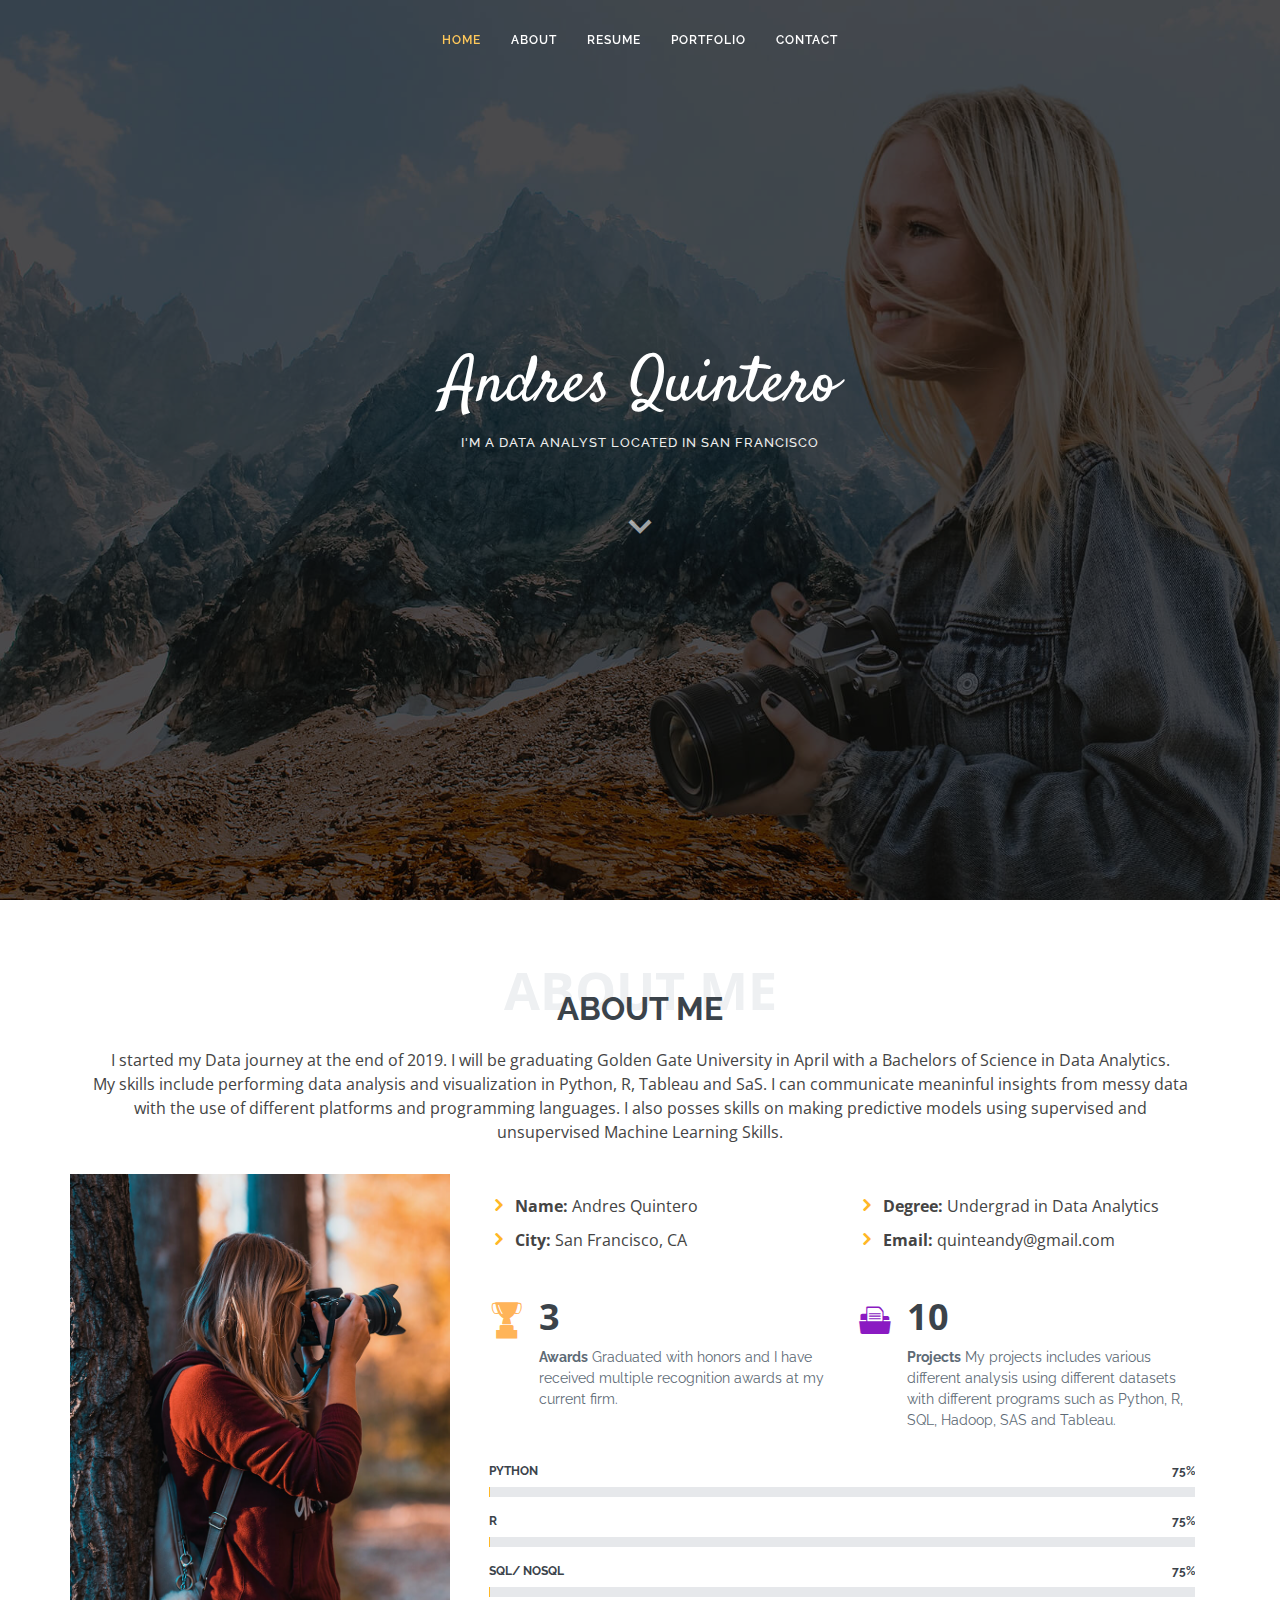
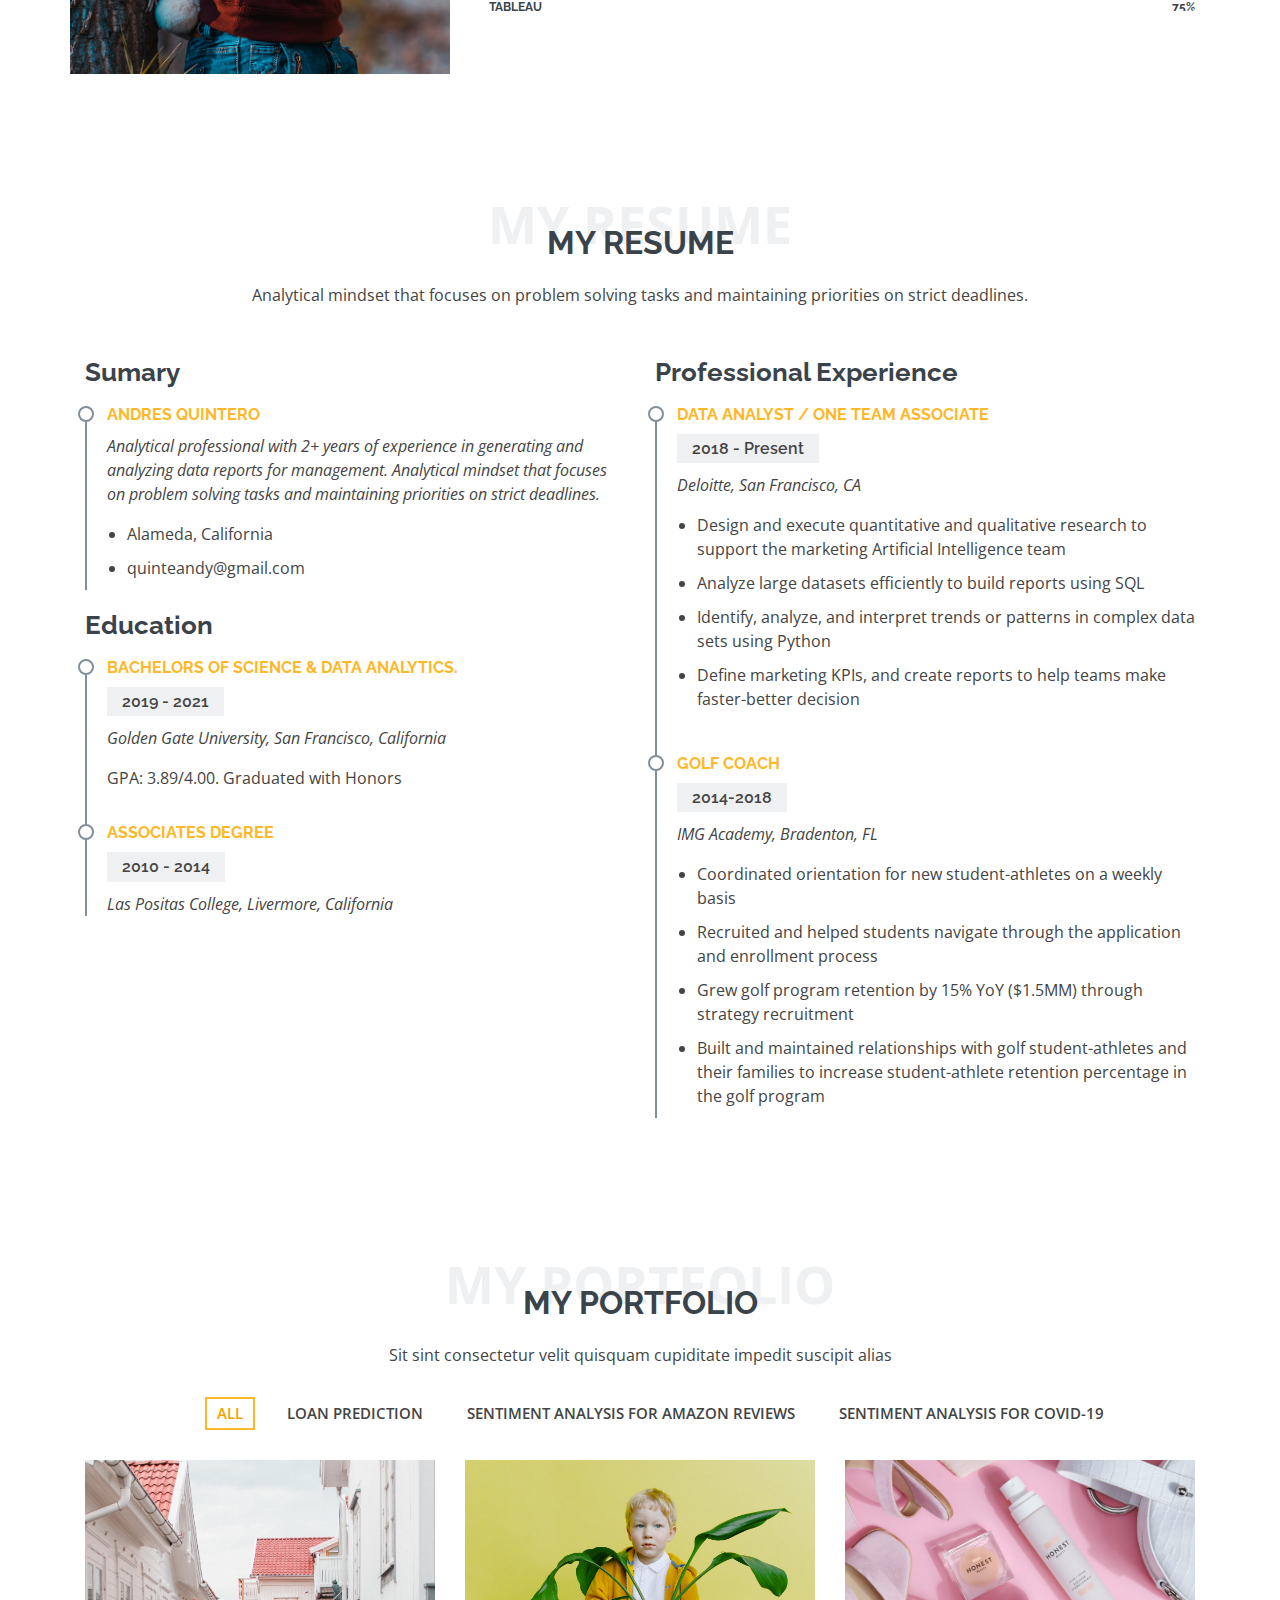
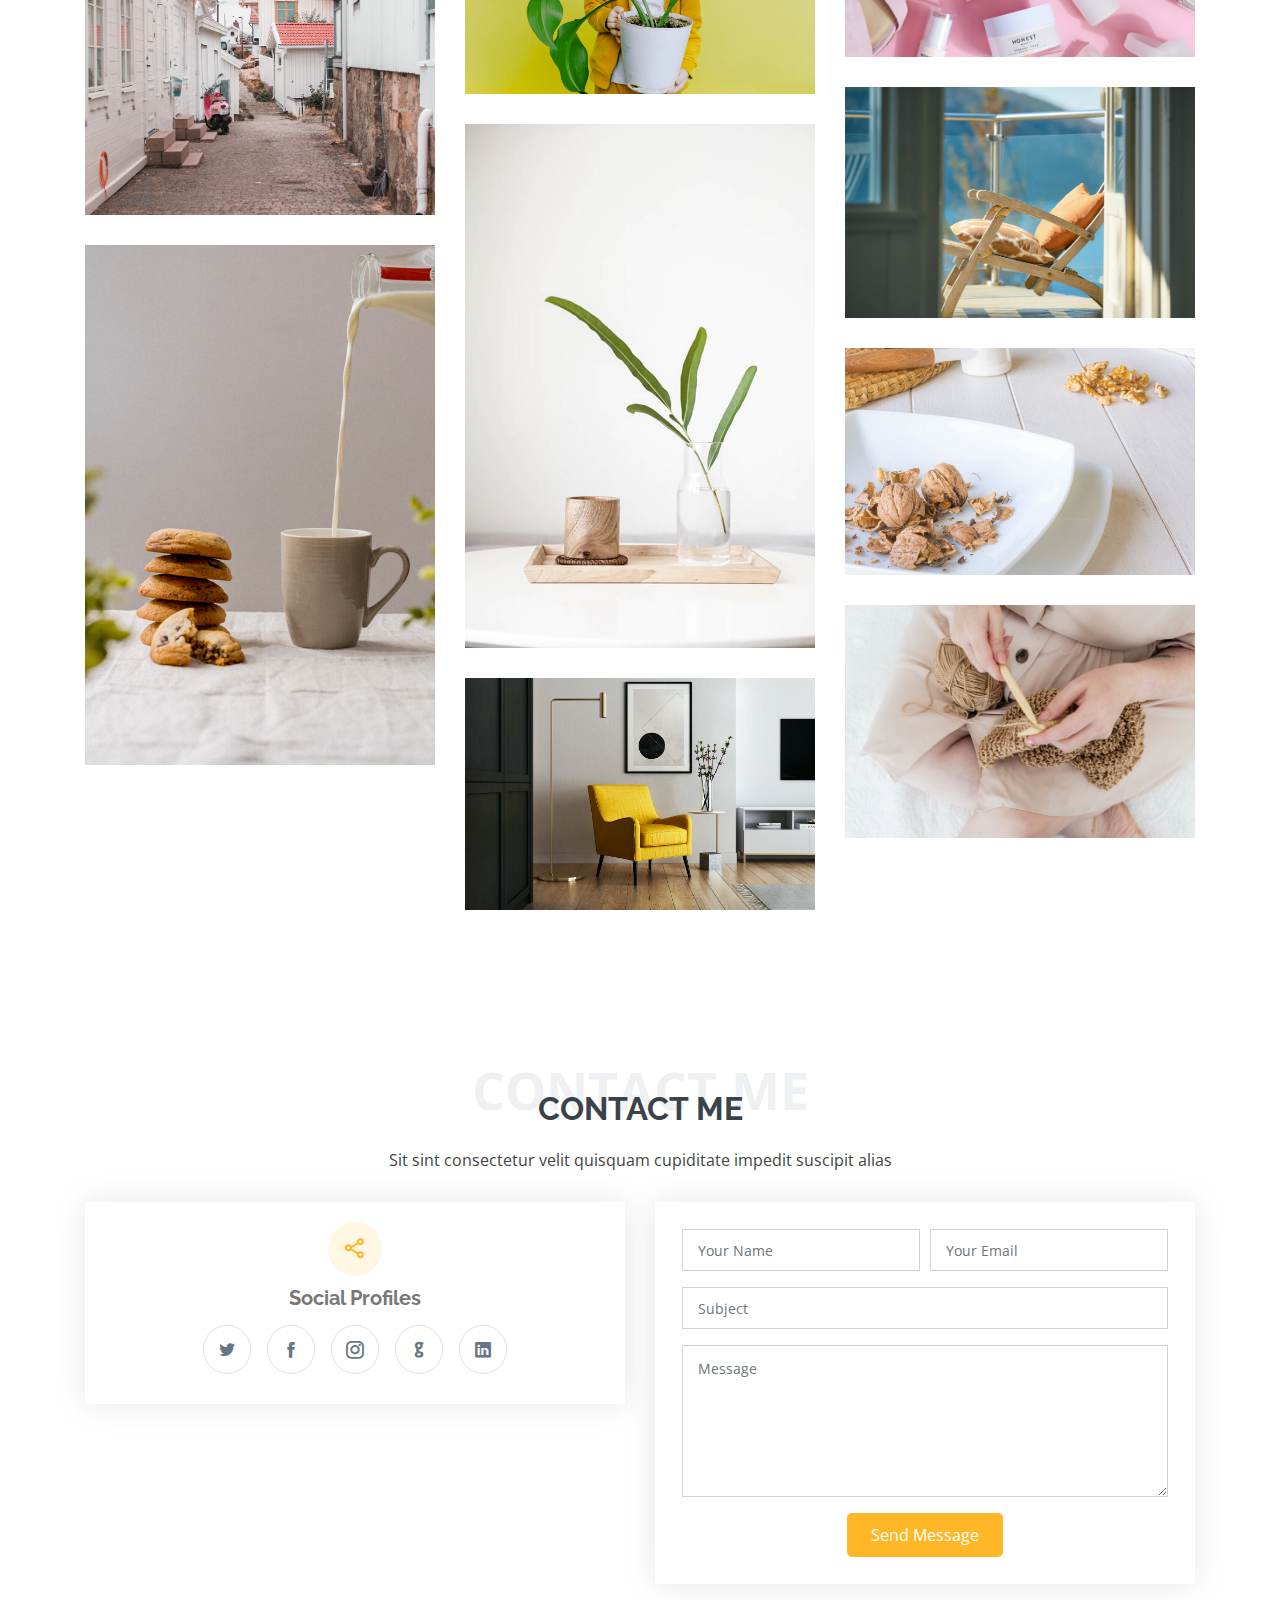
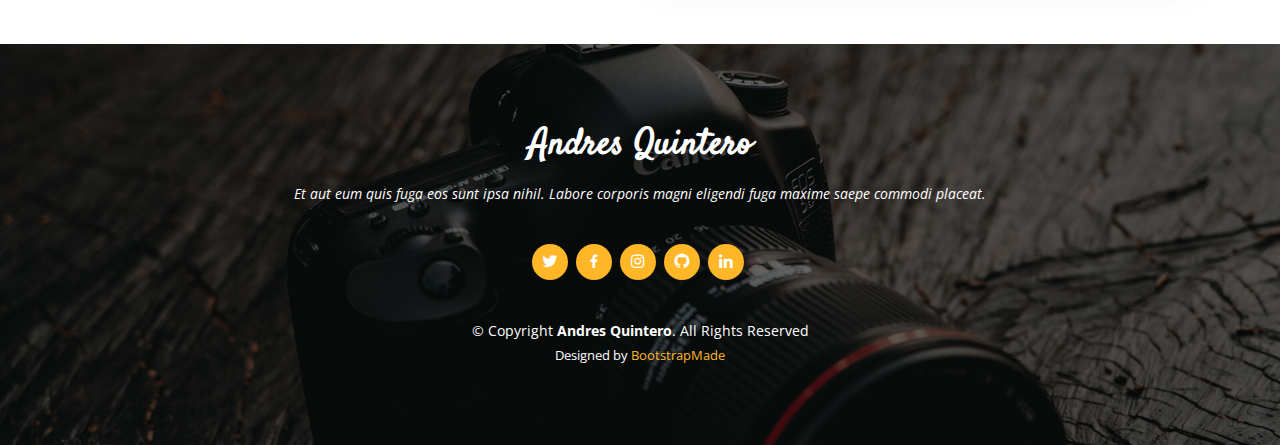
==== commit b9342d5a: "Update index.html" ====
--- a/index.html
+++ b/index.html
@@ -243,9 +243,9 @@
 
         <ul id="portfolio-flters" class="d-flex justify-content-center">
           <li data-filter="*" class="filter-active">All</li>
-          <li data-filter=".filter-loan prediction">Home Loan Prediction</li>
-          <li data-filter=".filter-amazon reviews">Sentiment Analysis for Amazon Reviews</li>
-          <li data-filter=".filter-covid-19">Sentiment Analysis for Covid-19</li>
+          <li data-filter=".filter-Loan Prediction">Loan Prediction</li>
+          <li data-filter=".filter-sentiment analysisamazon reviews">Sentiment Analysis for Amazon Reviews</li>
+          <li data-filter=".filter-sentiment analysis covid-19">Sentiment Analysis for Covid-19</li>
         </ul>
 
         <div class="row portfolio-container">
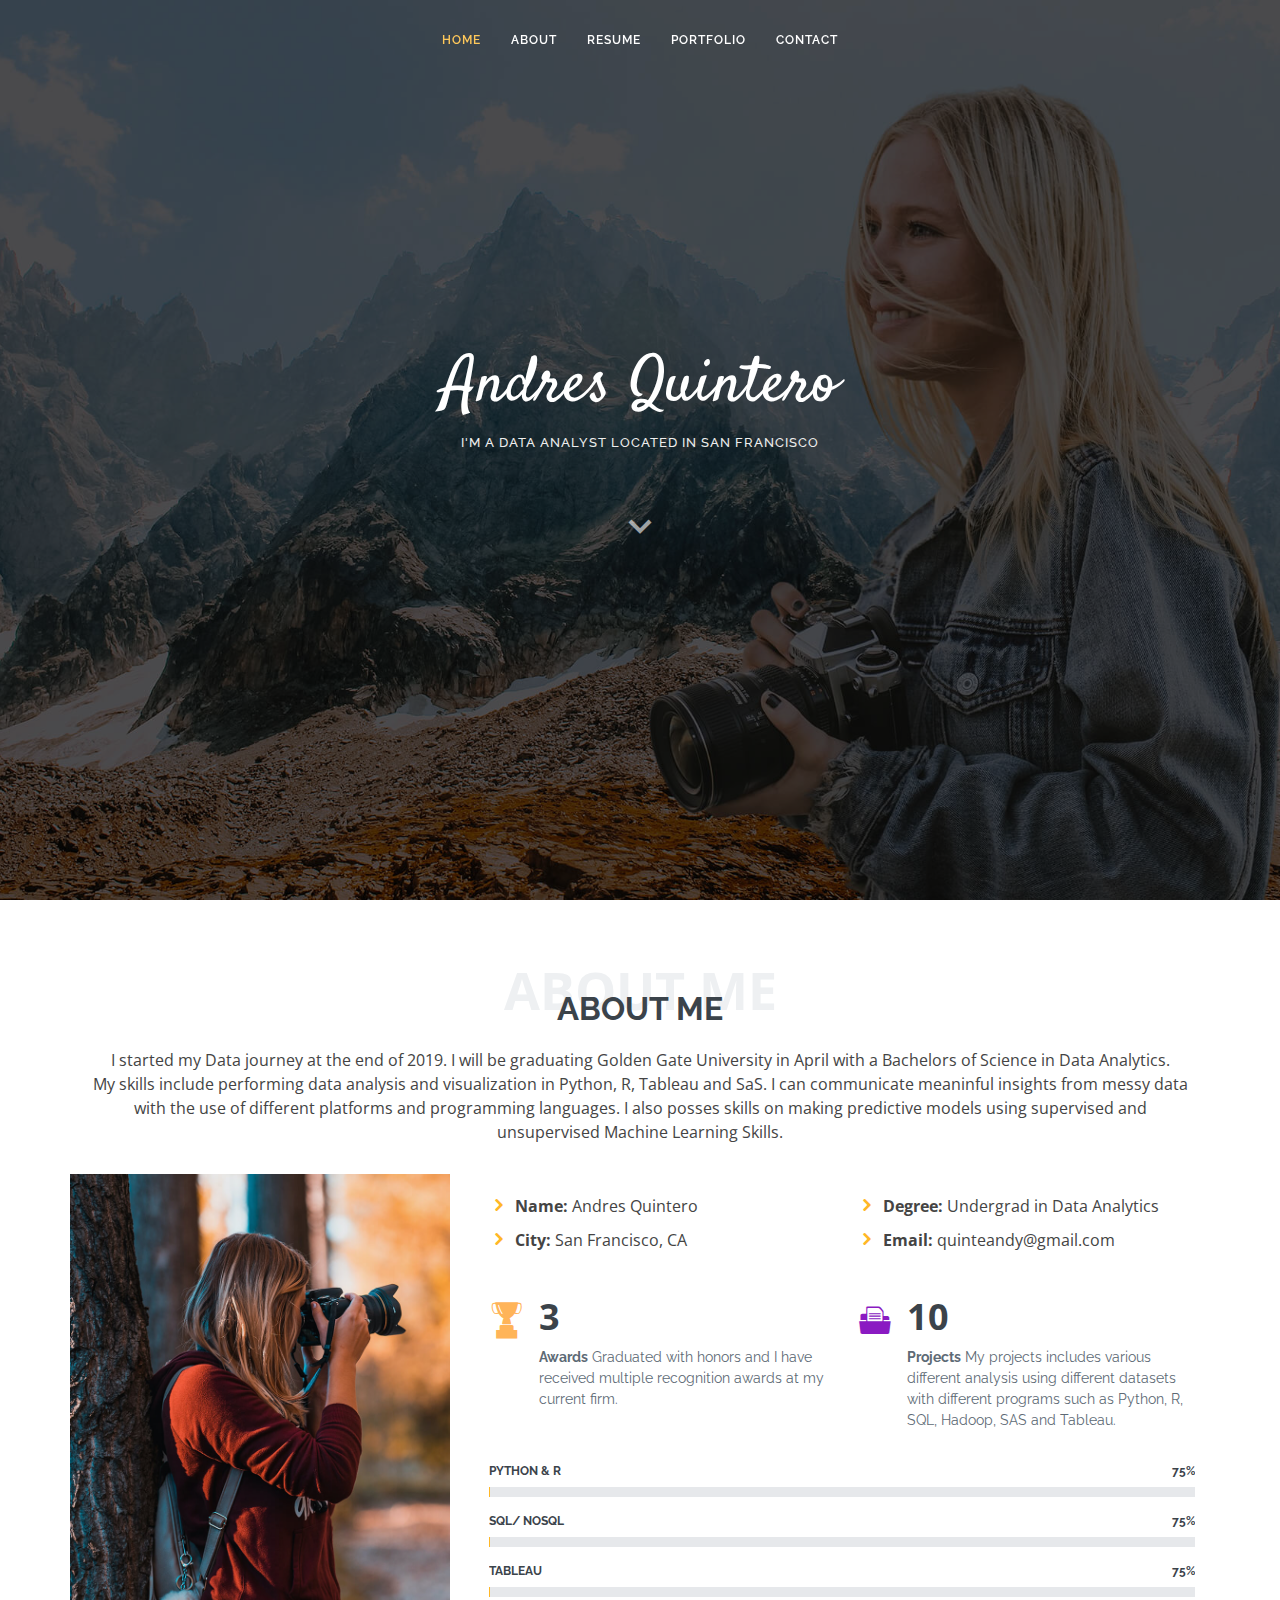
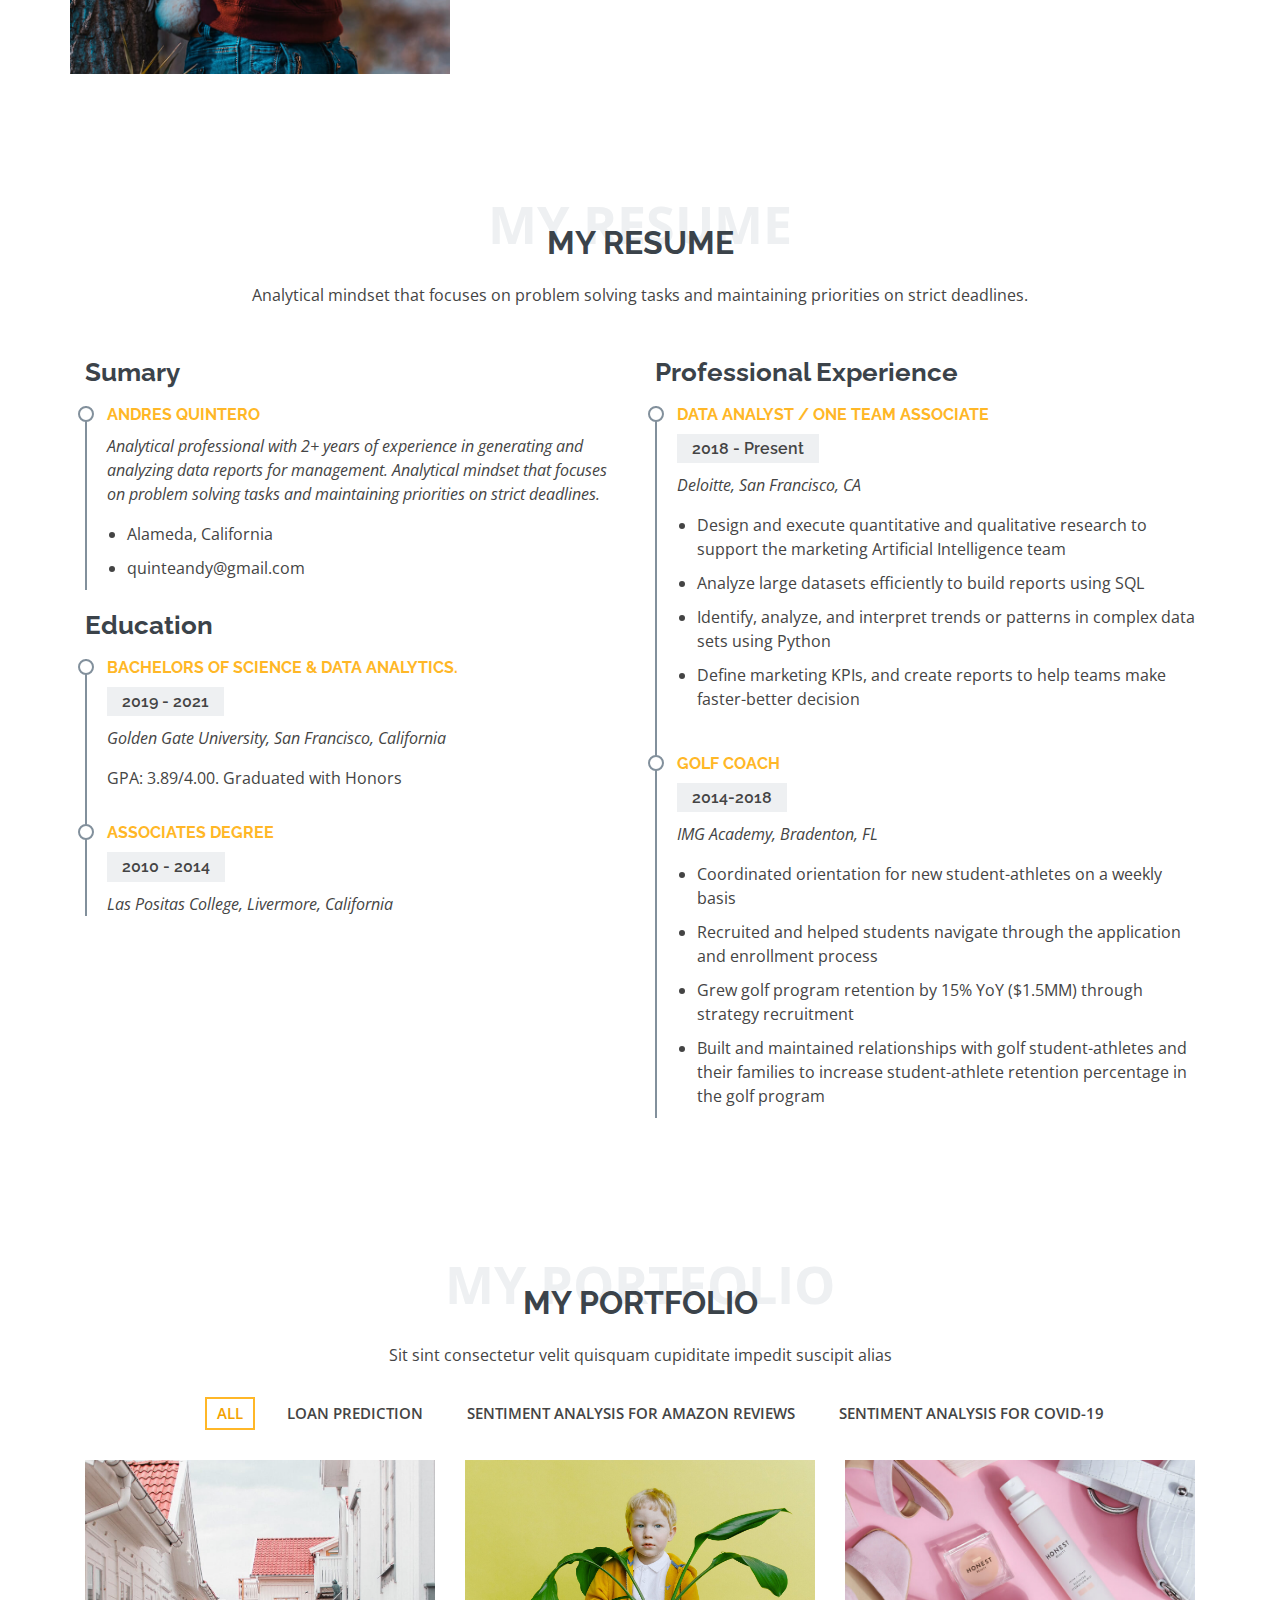
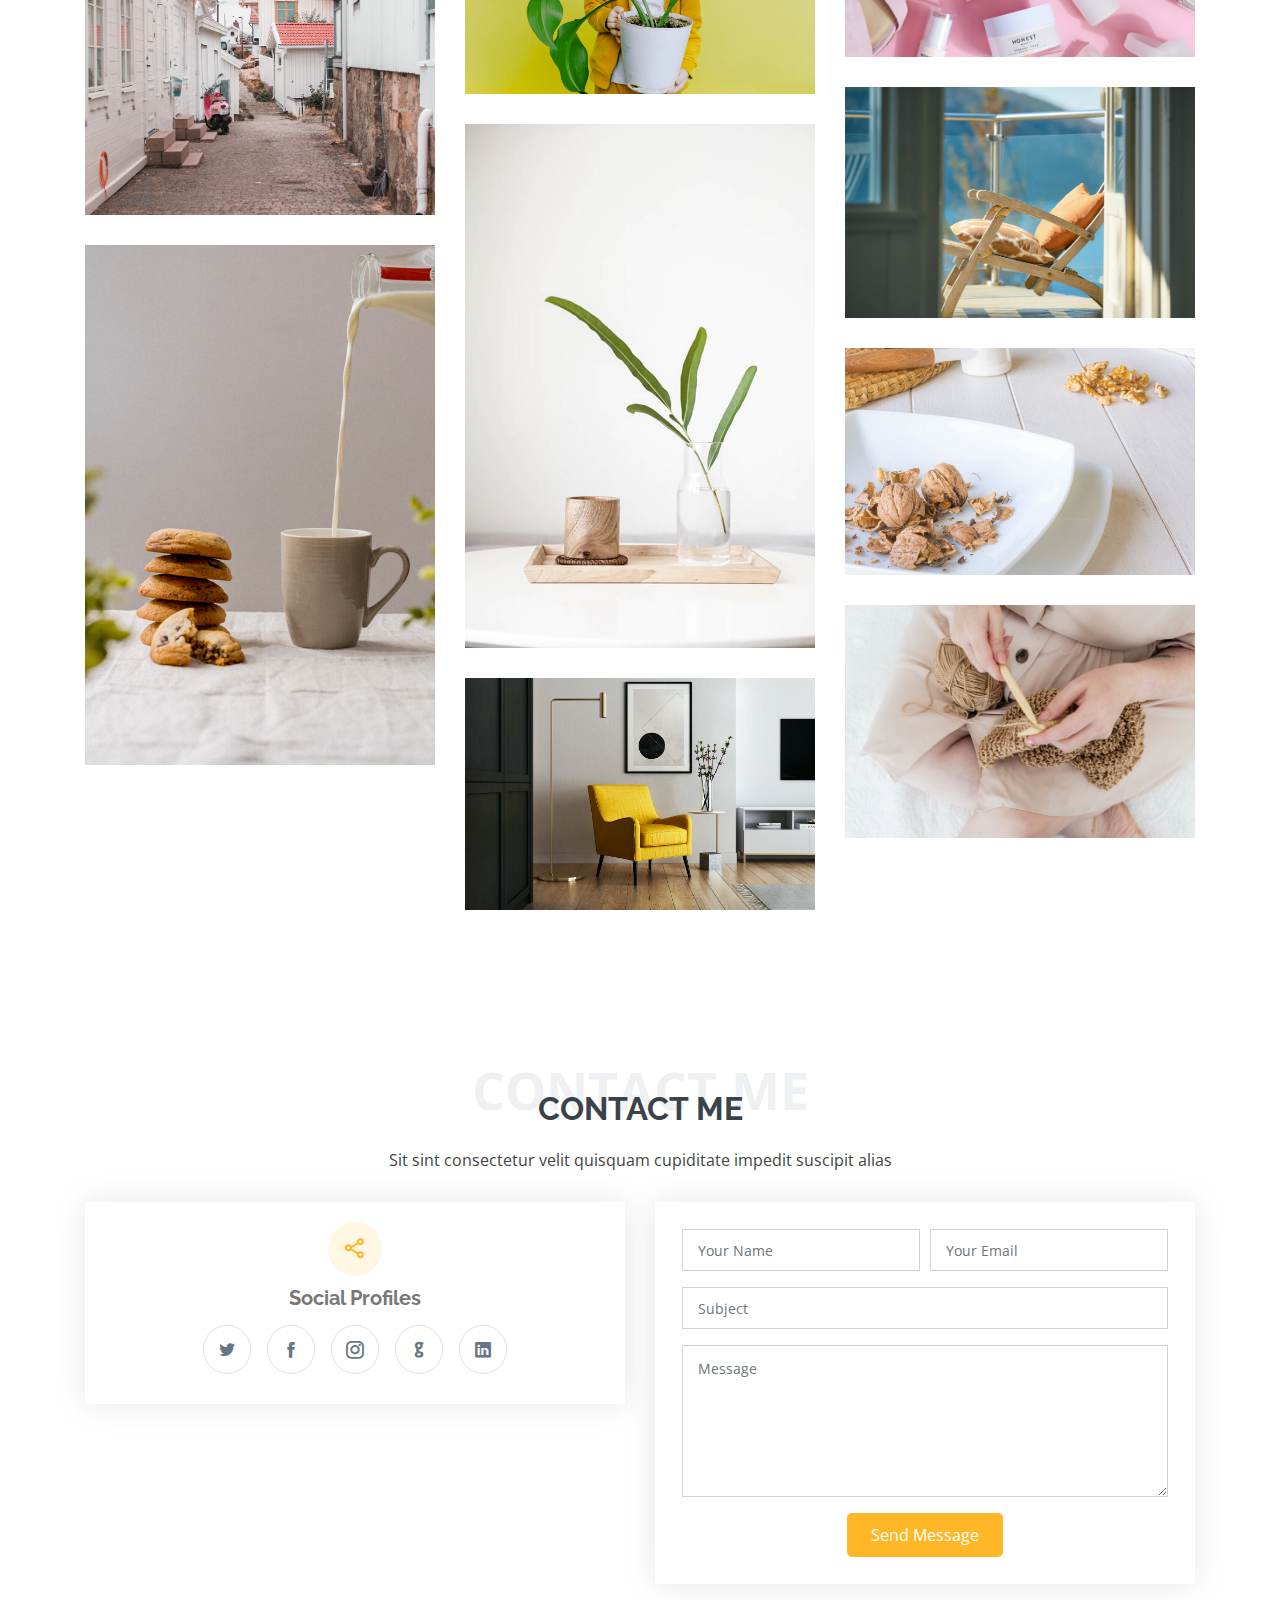
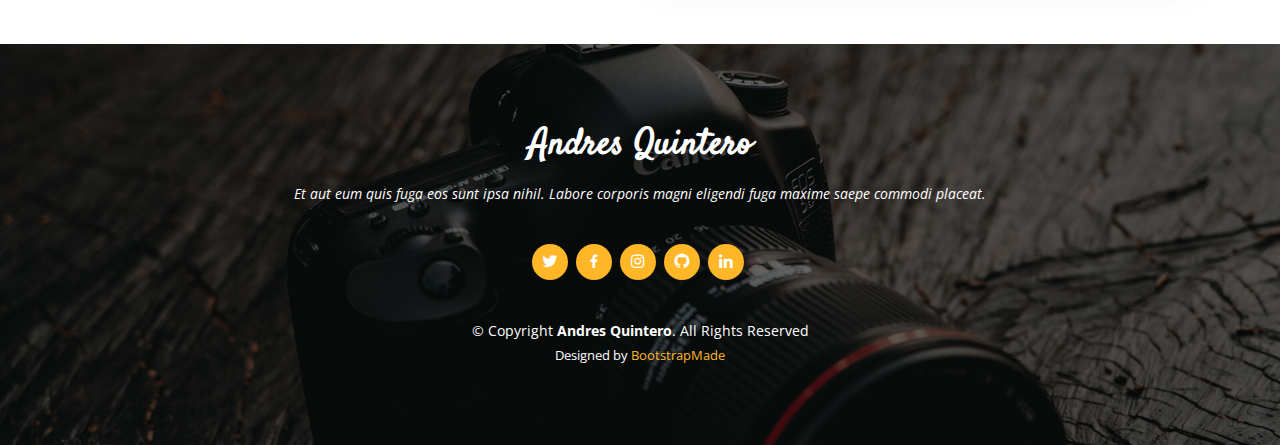
==== commit 3f07bf2d: "Update index.html" ====
--- a/index.html
+++ b/index.html
@@ -113,14 +113,7 @@
 		
             <div class="skills-content pl-lg-4">
               <div class="progress">
-                <span class="skill">Python <i class="val">75%</i></span>
-                <div class="progress-bar-wrap">
-                  <div class="progress-bar" role="progressbar" aria-valuenow="75" aria-valuemin="0" aria-valuemax="100"></div>
-                </div>
-              </div>
-
-              <div class="progress">
-                <span class="skill">R <i class="val">75%</i></span>
+                <span class="skill">Python & R <i class="val">75%</i></span>
                 <div class="progress-bar-wrap">
                   <div class="progress-bar" role="progressbar" aria-valuenow="75" aria-valuemin="0" aria-valuemax="100"></div>
                 </div>
@@ -131,25 +124,14 @@
                 <div class="progress-bar-wrap">
                   <div class="progress-bar" role="progressbar" aria-valuenow="75" aria-valuemin="0" aria-valuemax="100"></div>
                 </div>
-		      
-	      <div class="progress">
-                <span class="skill">Tableau<i class="val">75%</i></span>
+              </div>
+
+              <div class="progress">
+                <span class="skill">Tableau <i class="val">75%</i></span>
                 <div class="progress-bar-wrap">
                   <div class="progress-bar" role="progressbar" aria-valuenow="75" aria-valuemin="0" aria-valuemax="100"></div>
                 </div>
-		
-	      <div class="progress">
-                <span class="skill">SaS<i class="val">75%</i></span>
-                <div class="progress-bar-wrap">
-                  <div class="progress-bar" role="progressbar" aria-valuenow="75" aria-valuemin="0" aria-valuemax="100"></div>
-                </div>
-	
-	      <div class="progress">
-                <span class="skill">Machine Learning<i class="val">75%</i></span>
-                <div class="progress-bar-wrap">
-                  <div class="progress-bar" role="progressbar" aria-valuenow="75" aria-valuemin="0" aria-valuemax="100"></div>
-                </div>
-		      
+		      		      
               </div>
             </div>
 
@@ -243,9 +225,9 @@
 
         <ul id="portfolio-flters" class="d-flex justify-content-center">
           <li data-filter="*" class="filter-active">All</li>
-          <li data-filter=".filter-Loan Prediction">Loan Prediction</li>
-          <li data-filter=".filter-sentiment analysisamazon reviews">Sentiment Analysis for Amazon Reviews</li>
-          <li data-filter=".filter-sentiment analysis covid-19">Sentiment Analysis for Covid-19</li>
+          <li data-filter=".filter-app">Loan Prediction</li>
+          <li data-filter=".filter-card">Sentiment Analysis for Amazon Reviews</li>
+          <li data-filter=".filter-web">Sentiment Analysis for Covid-19</li>
         </ul>
 
         <div class="row portfolio-container">
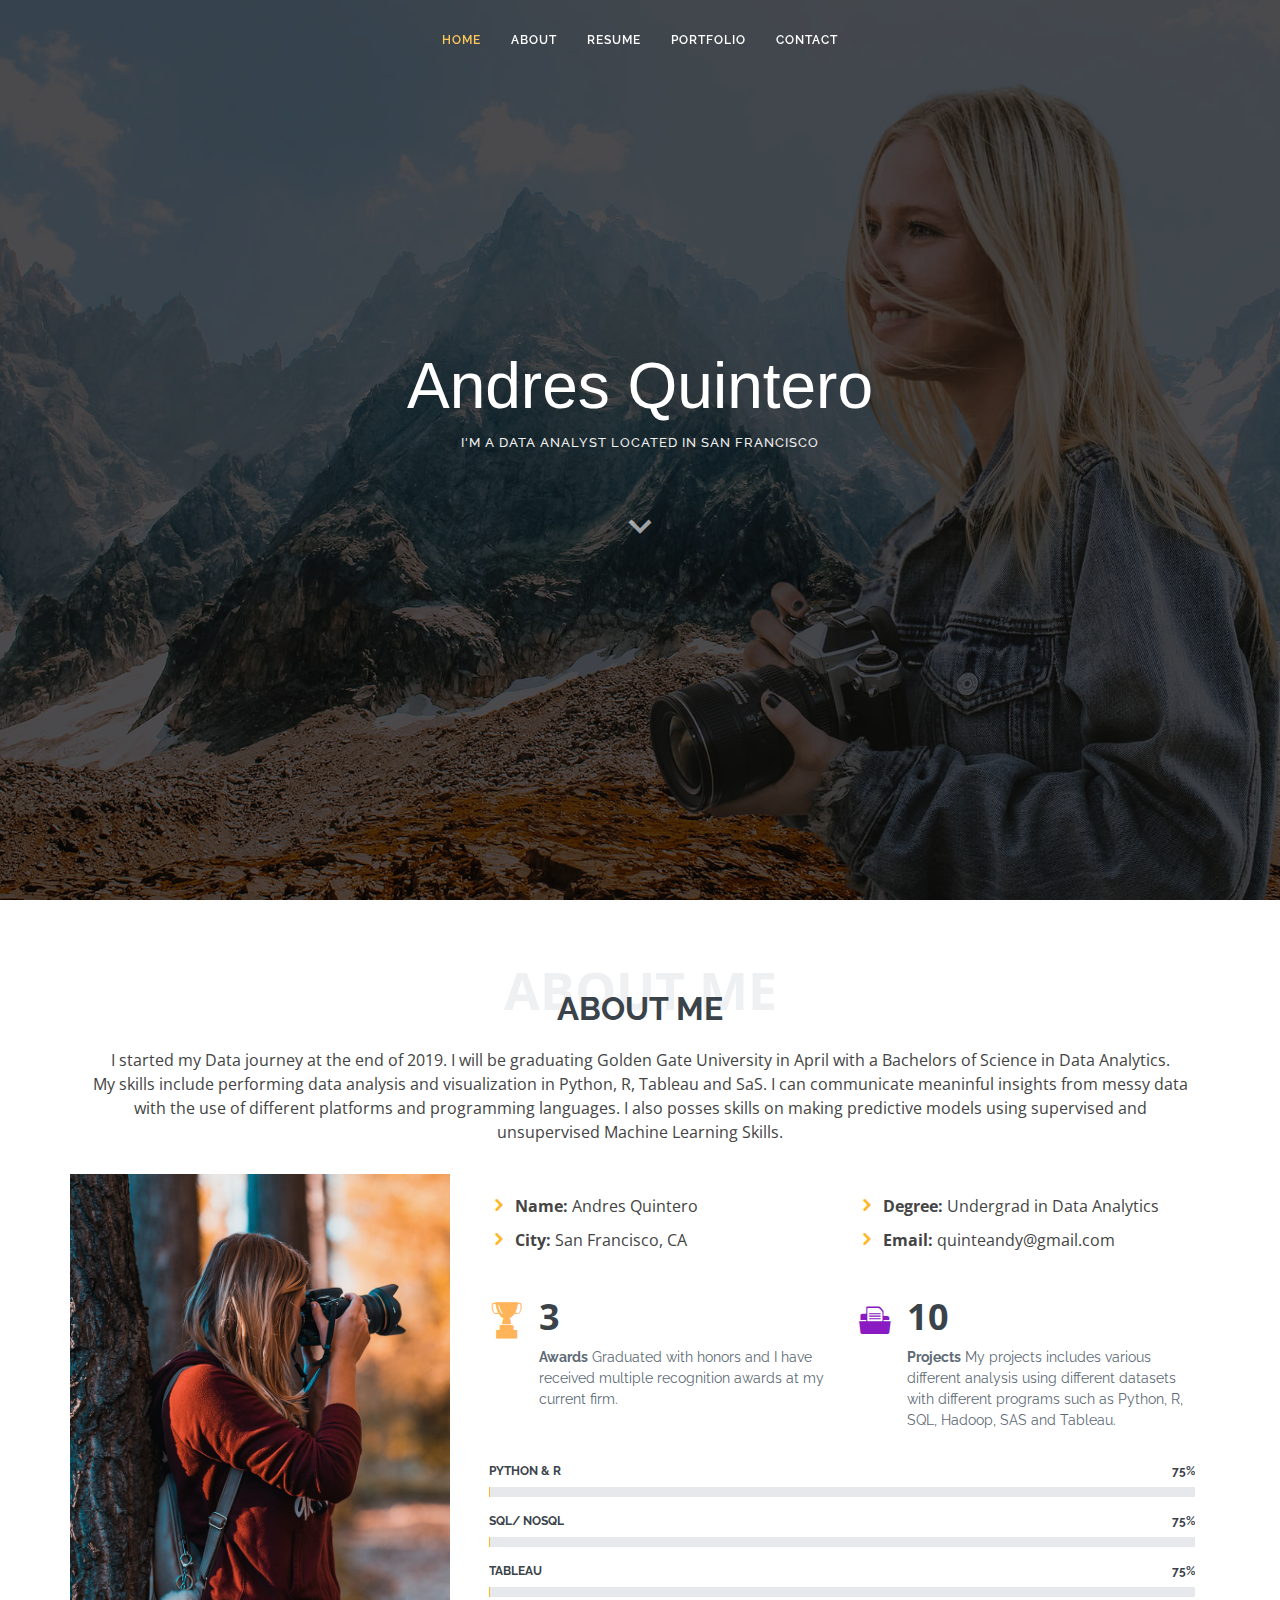
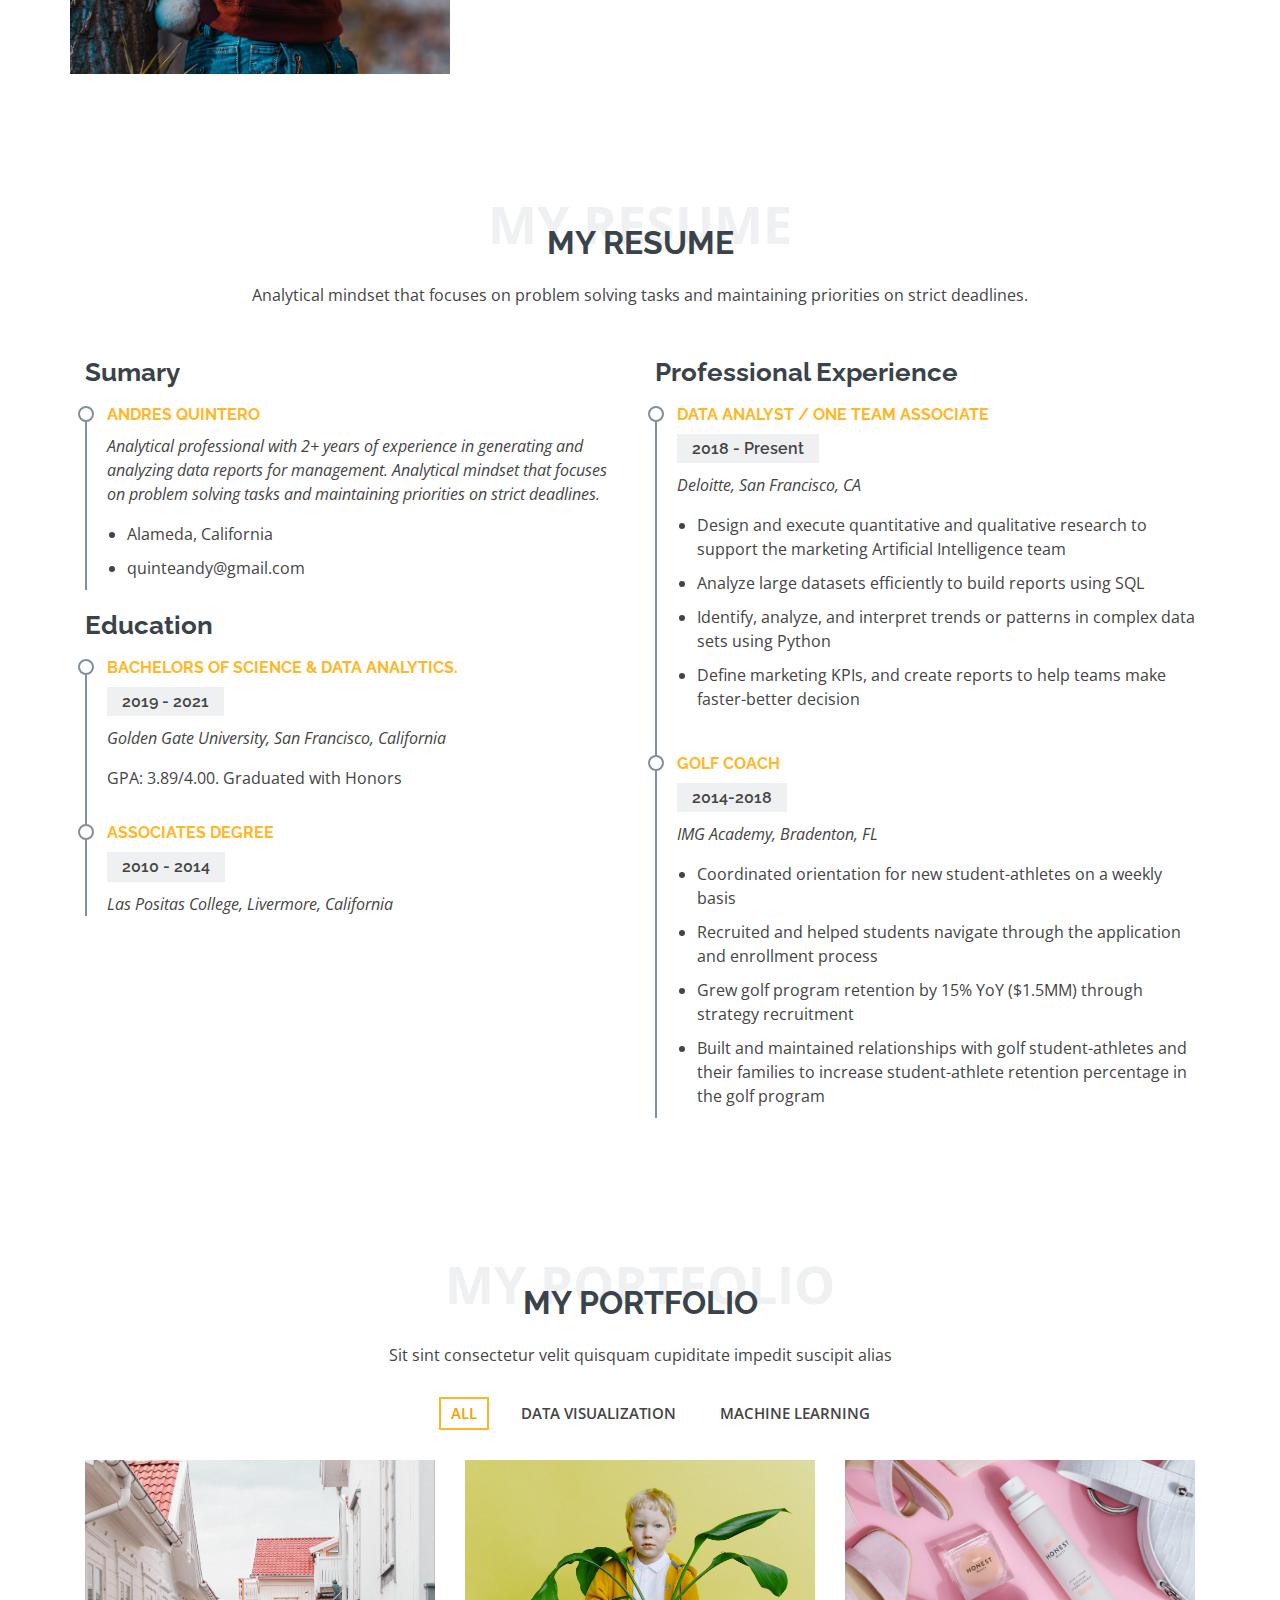
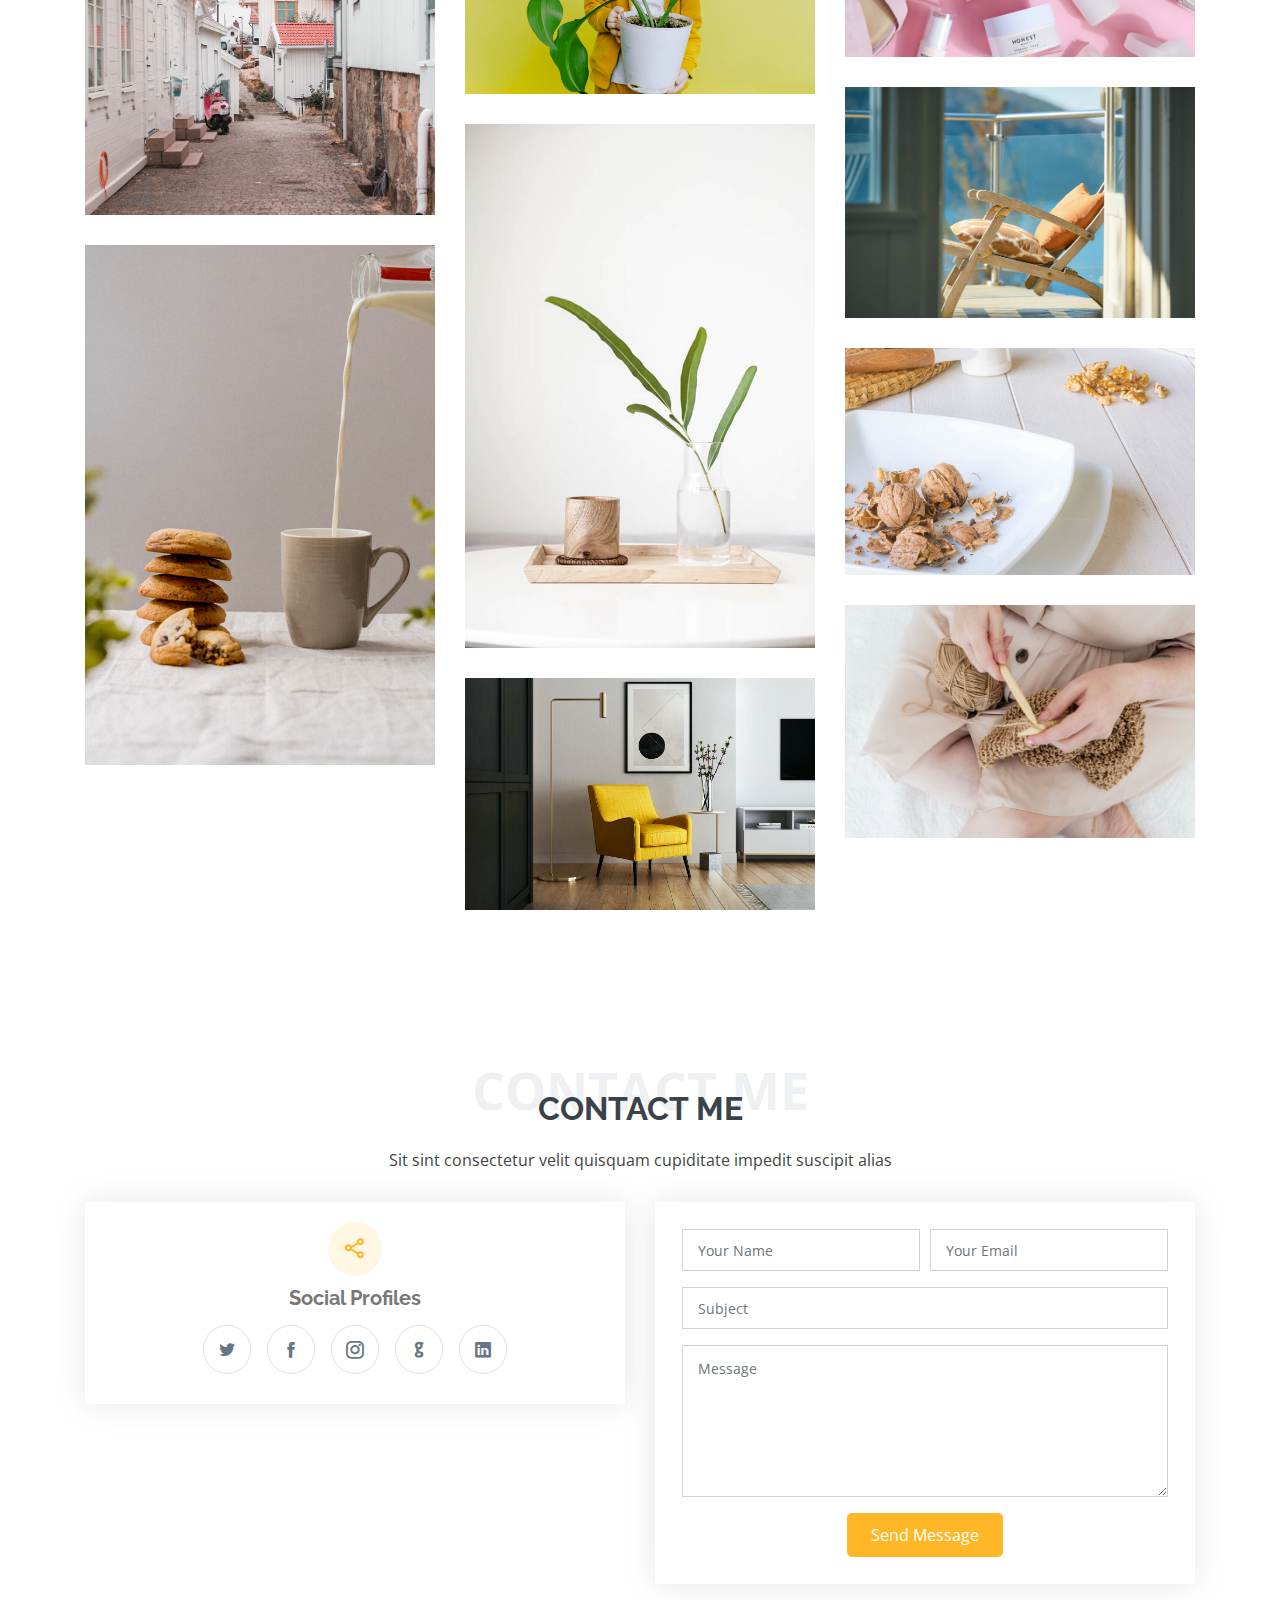
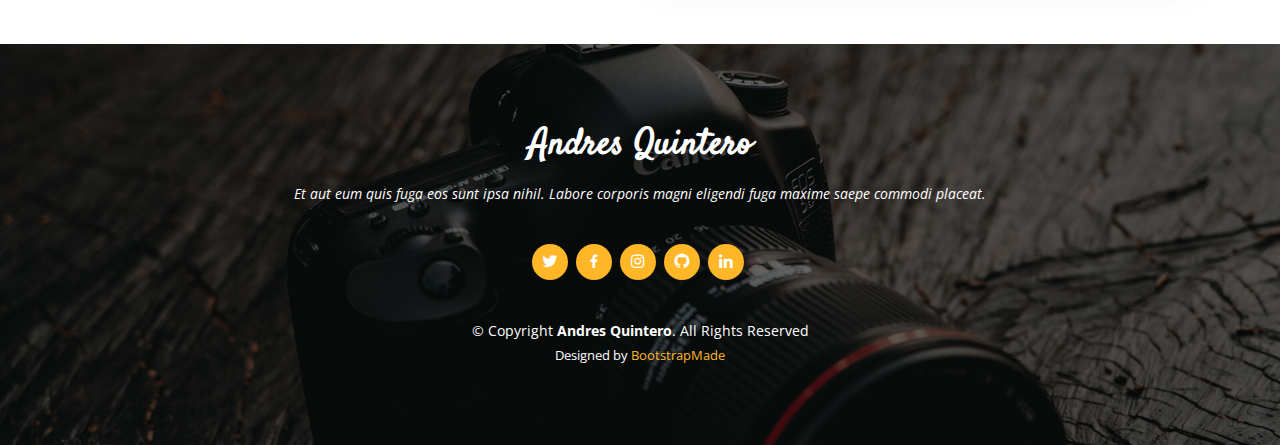
==== commit 8cd52e9a: "Update index.html" ====
--- a/index.html
+++ b/index.html
@@ -225,9 +225,8 @@
 
         <ul id="portfolio-flters" class="d-flex justify-content-center">
           <li data-filter="*" class="filter-active">All</li>
-          <li data-filter=".filter-app">Loan Prediction</li>
-          <li data-filter=".filter-card">Sentiment Analysis for Amazon Reviews</li>
-          <li data-filter=".filter-web">Sentiment Analysis for Covid-19</li>
+          <li data-filter=".filter-app">Data Visualization</li>
+          <li data-filter=".filter-card">Machine Learning</li>
         </ul>
 
         <div class="row portfolio-container">
--- a/assets/css/style.css
+++ b/assets/css/style.css
@@ -332,7 +332,7 @@
 #hero h1 {
   margin: 0 0 10px 0;
   font-size: 64px;
-  font-family: "Satisfy", serif;
+  font-family: "Helvetica", serif;
   color: #fff;
 }
 
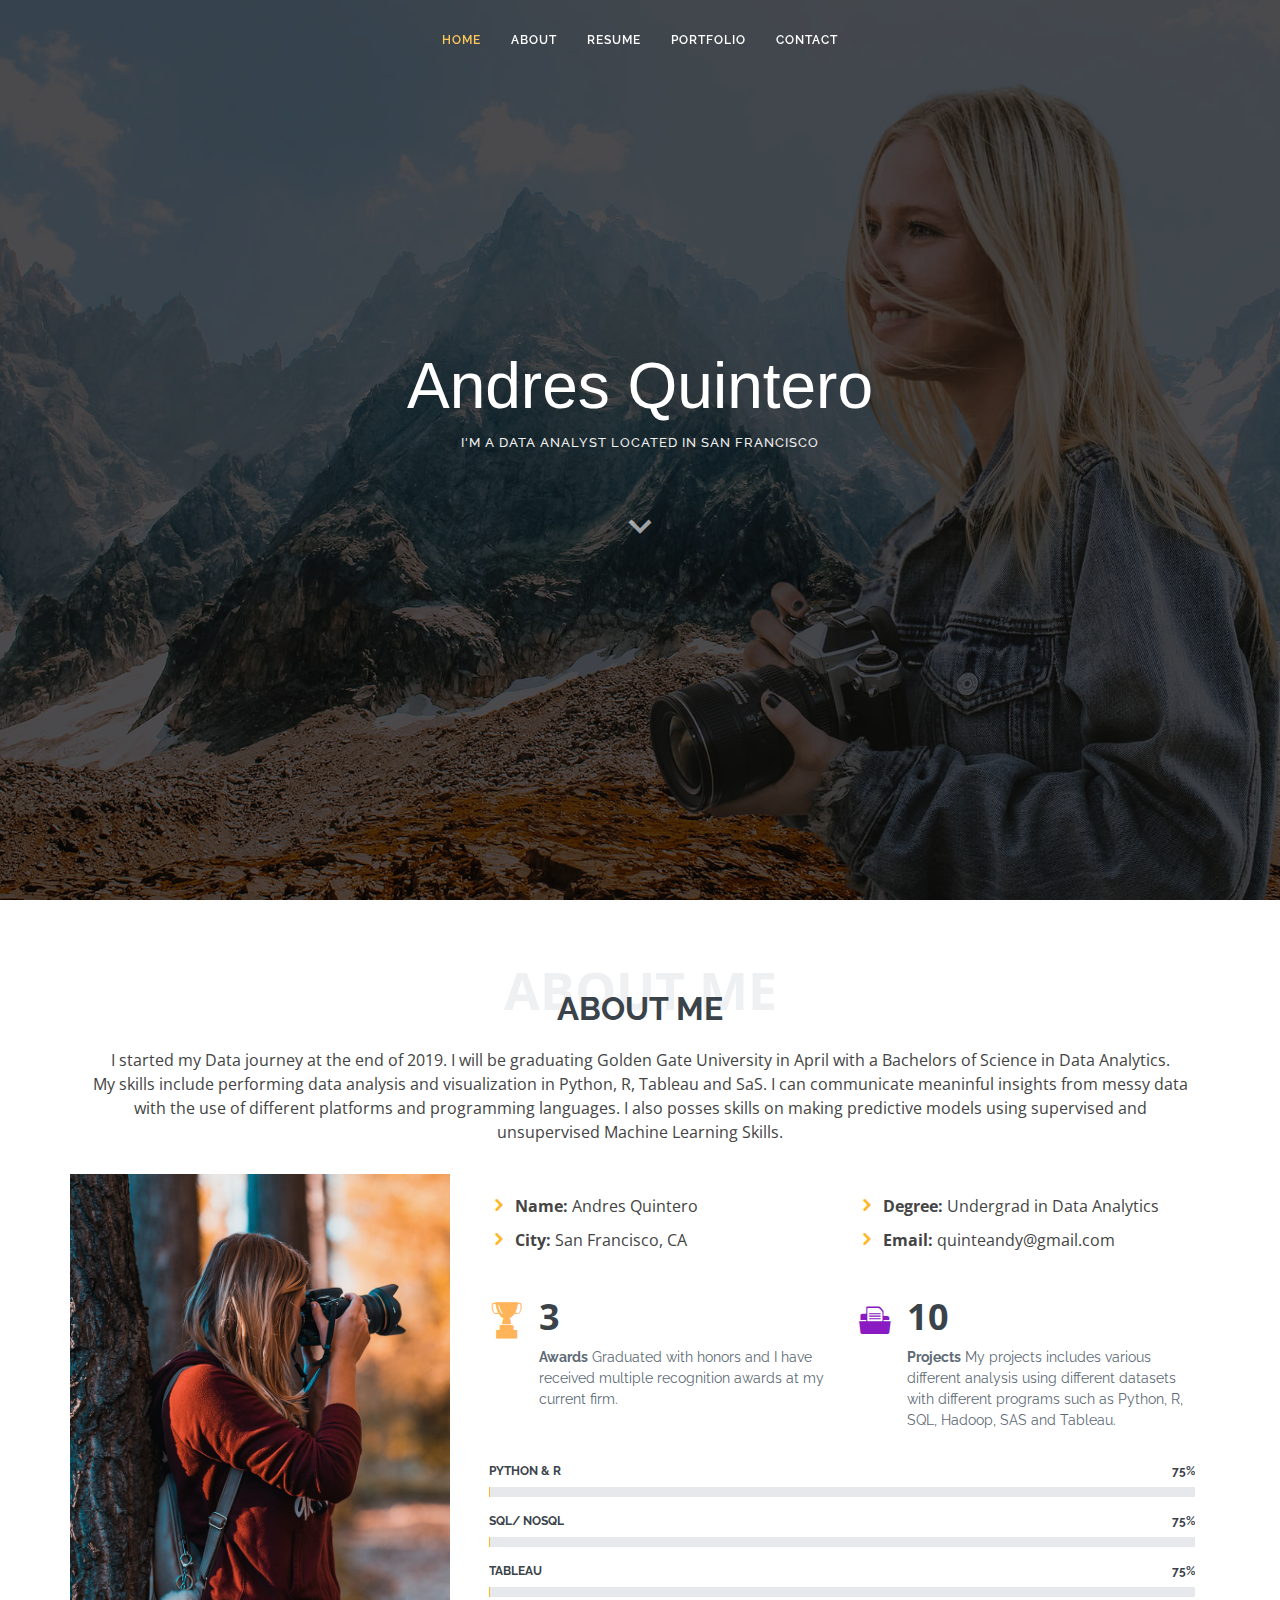
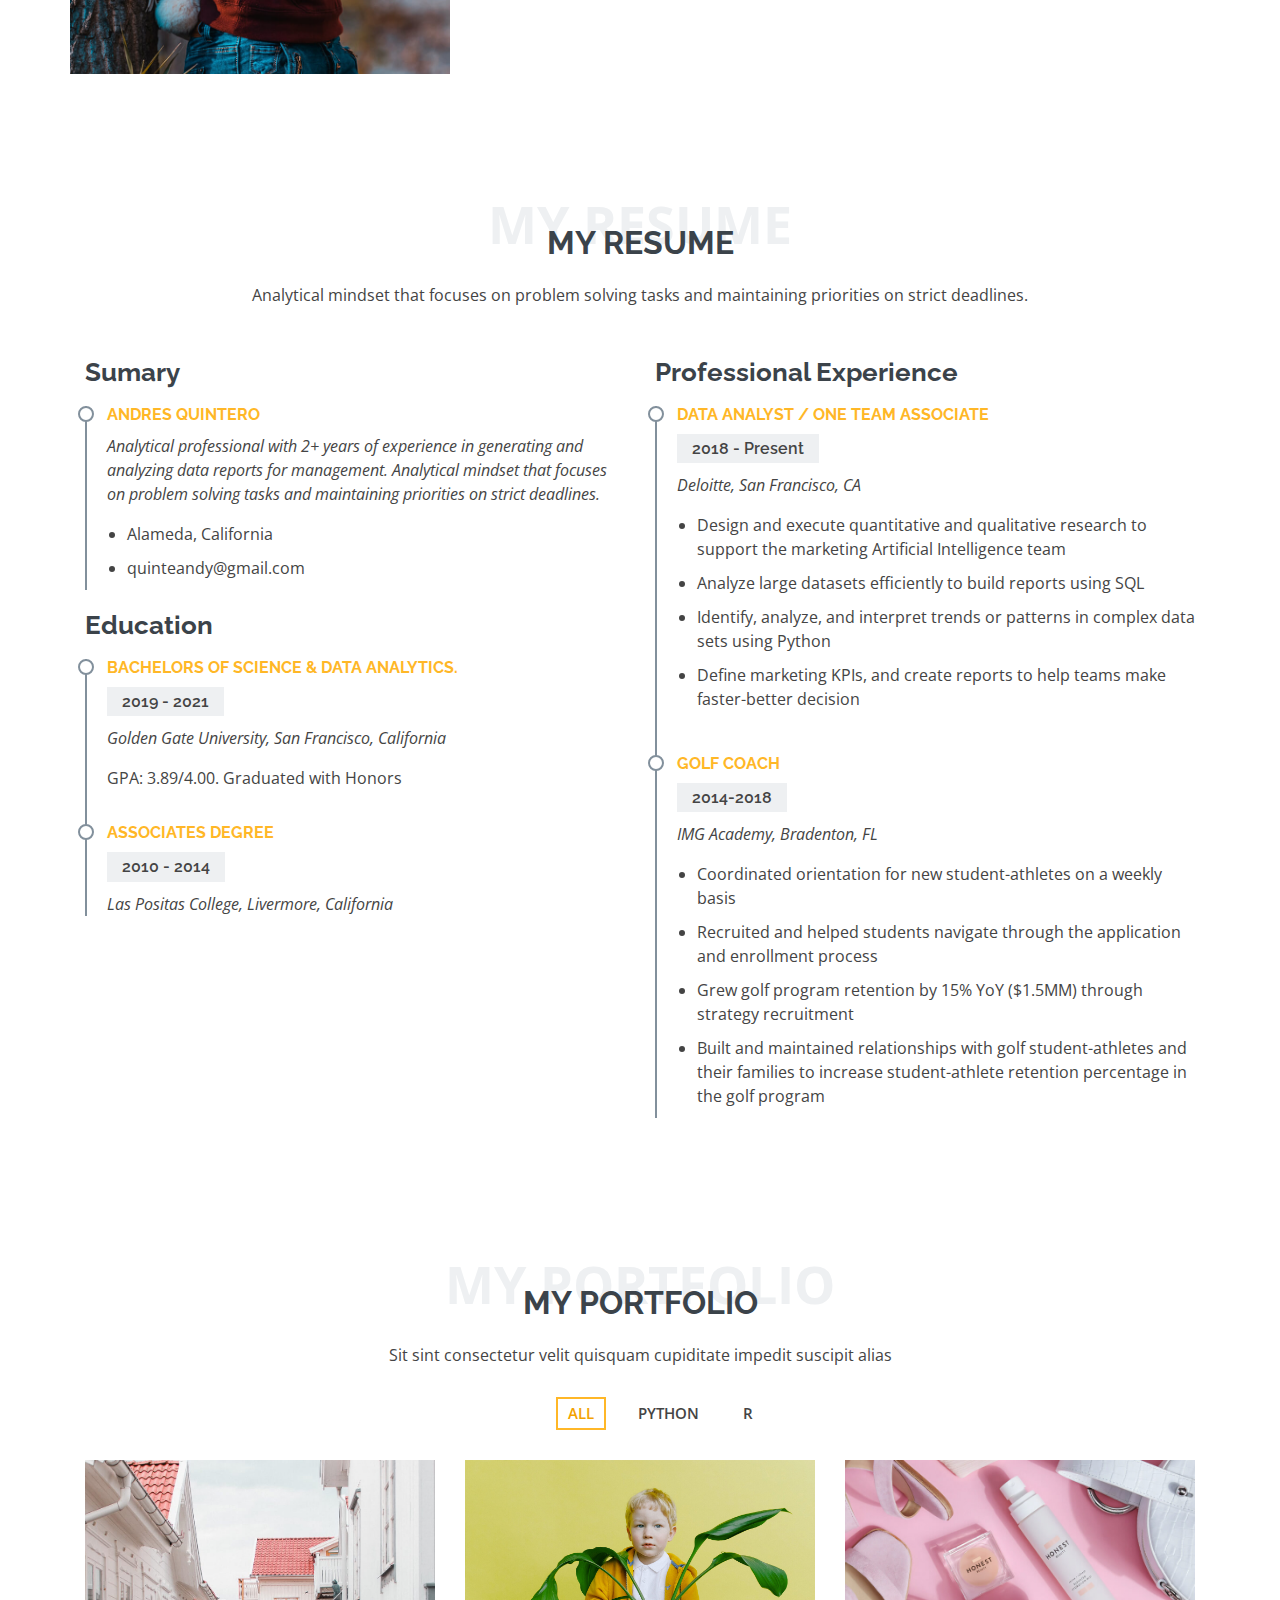
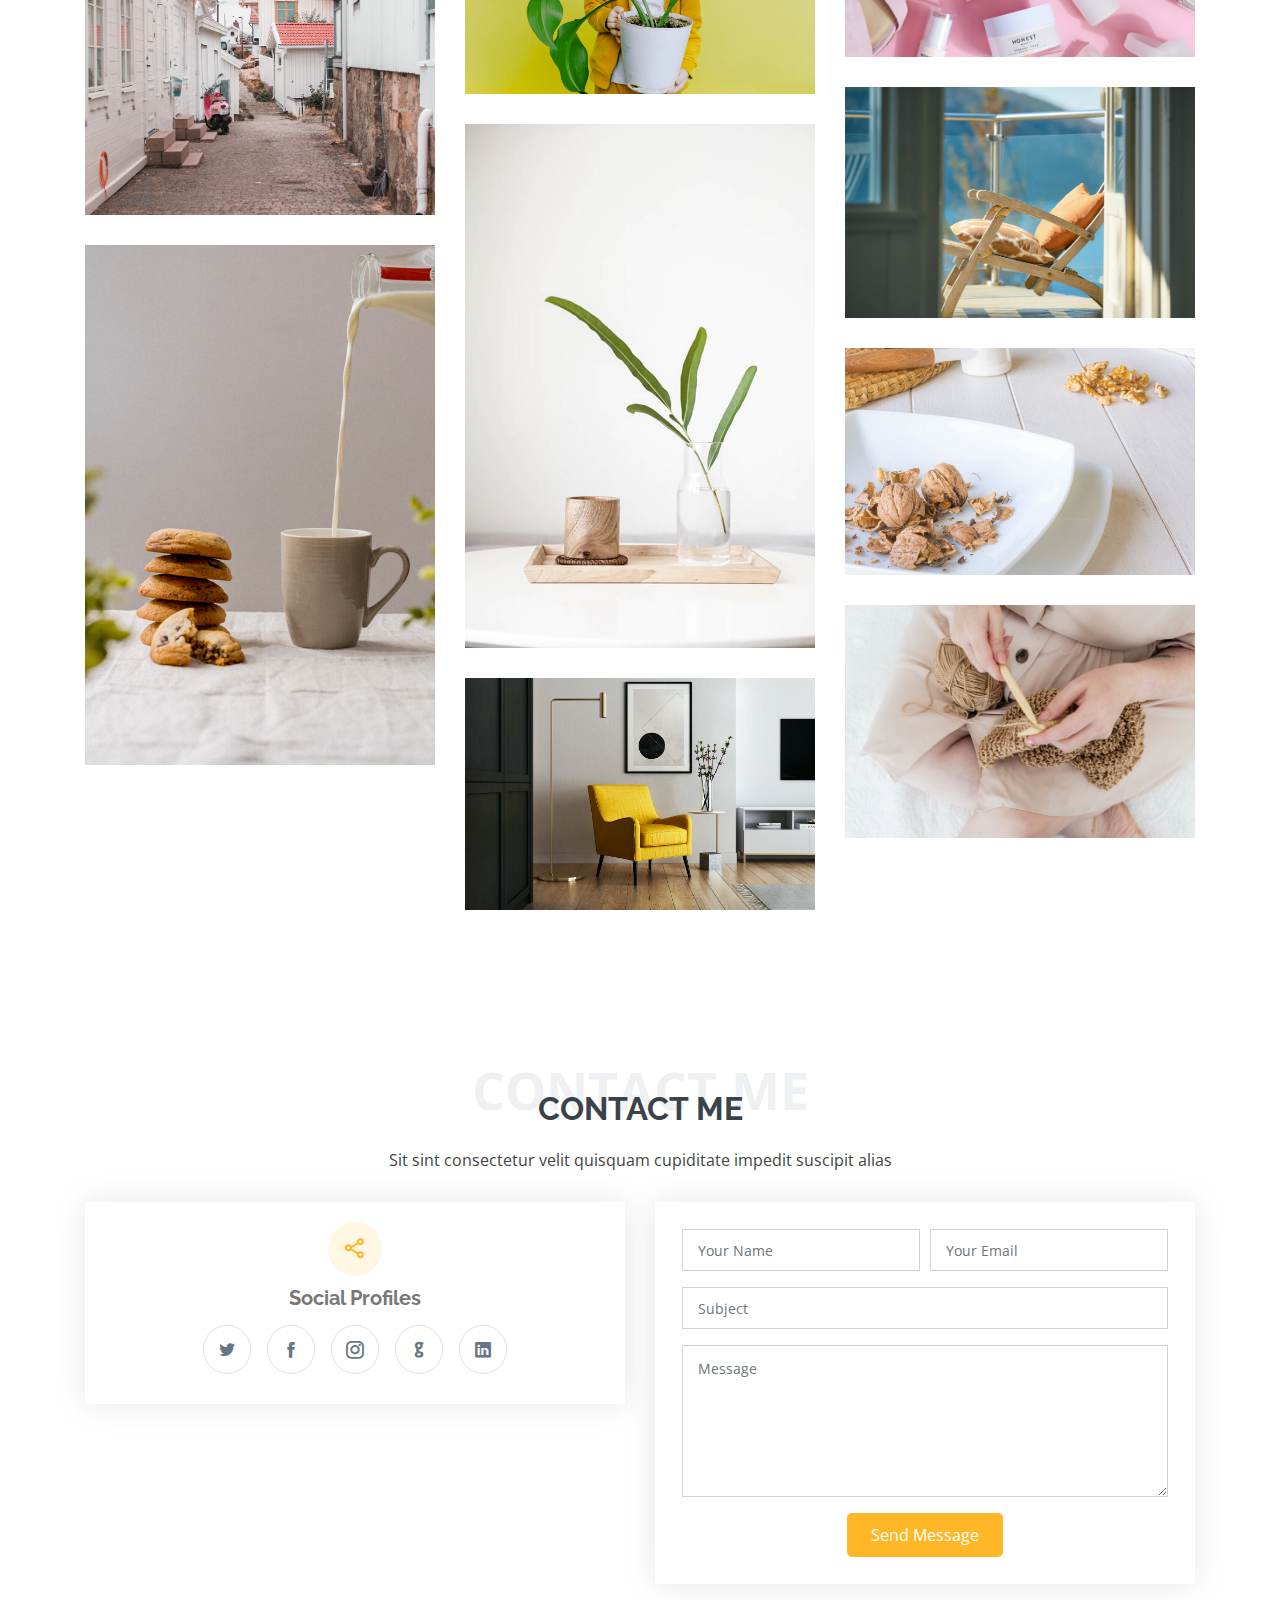
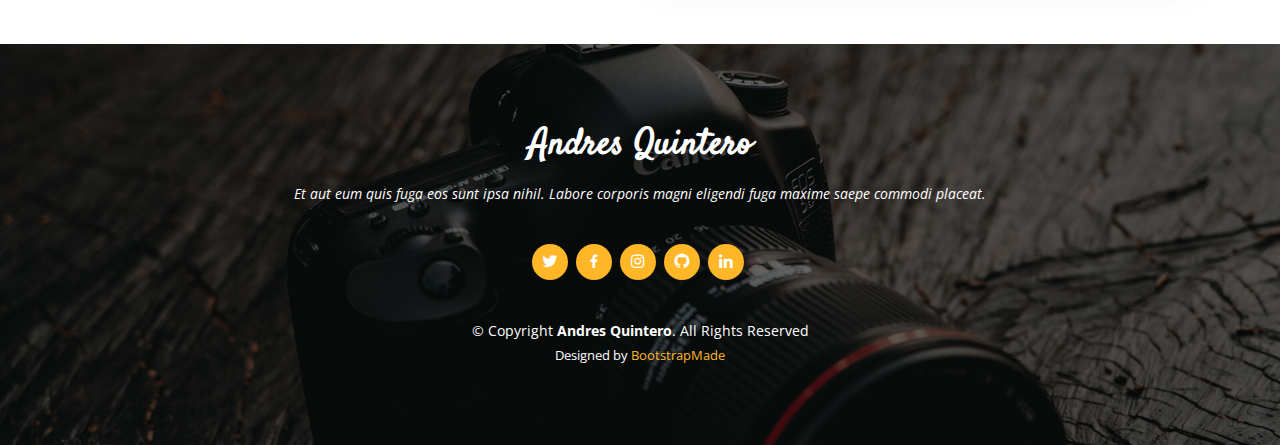
==== commit 5a09affb: "Update index.html" ====
--- a/index.html
+++ b/index.html
@@ -225,8 +225,8 @@
 
         <ul id="portfolio-flters" class="d-flex justify-content-center">
           <li data-filter="*" class="filter-active">All</li>
-          <li data-filter=".filter-app">Data Visualization</li>
-          <li data-filter=".filter-card">Machine Learning</li>
+          <li data-filter=".filter-app">Python</li>
+          <li data-filter=".filter-card">R</li>
         </ul>
 
         <div class="row portfolio-container">
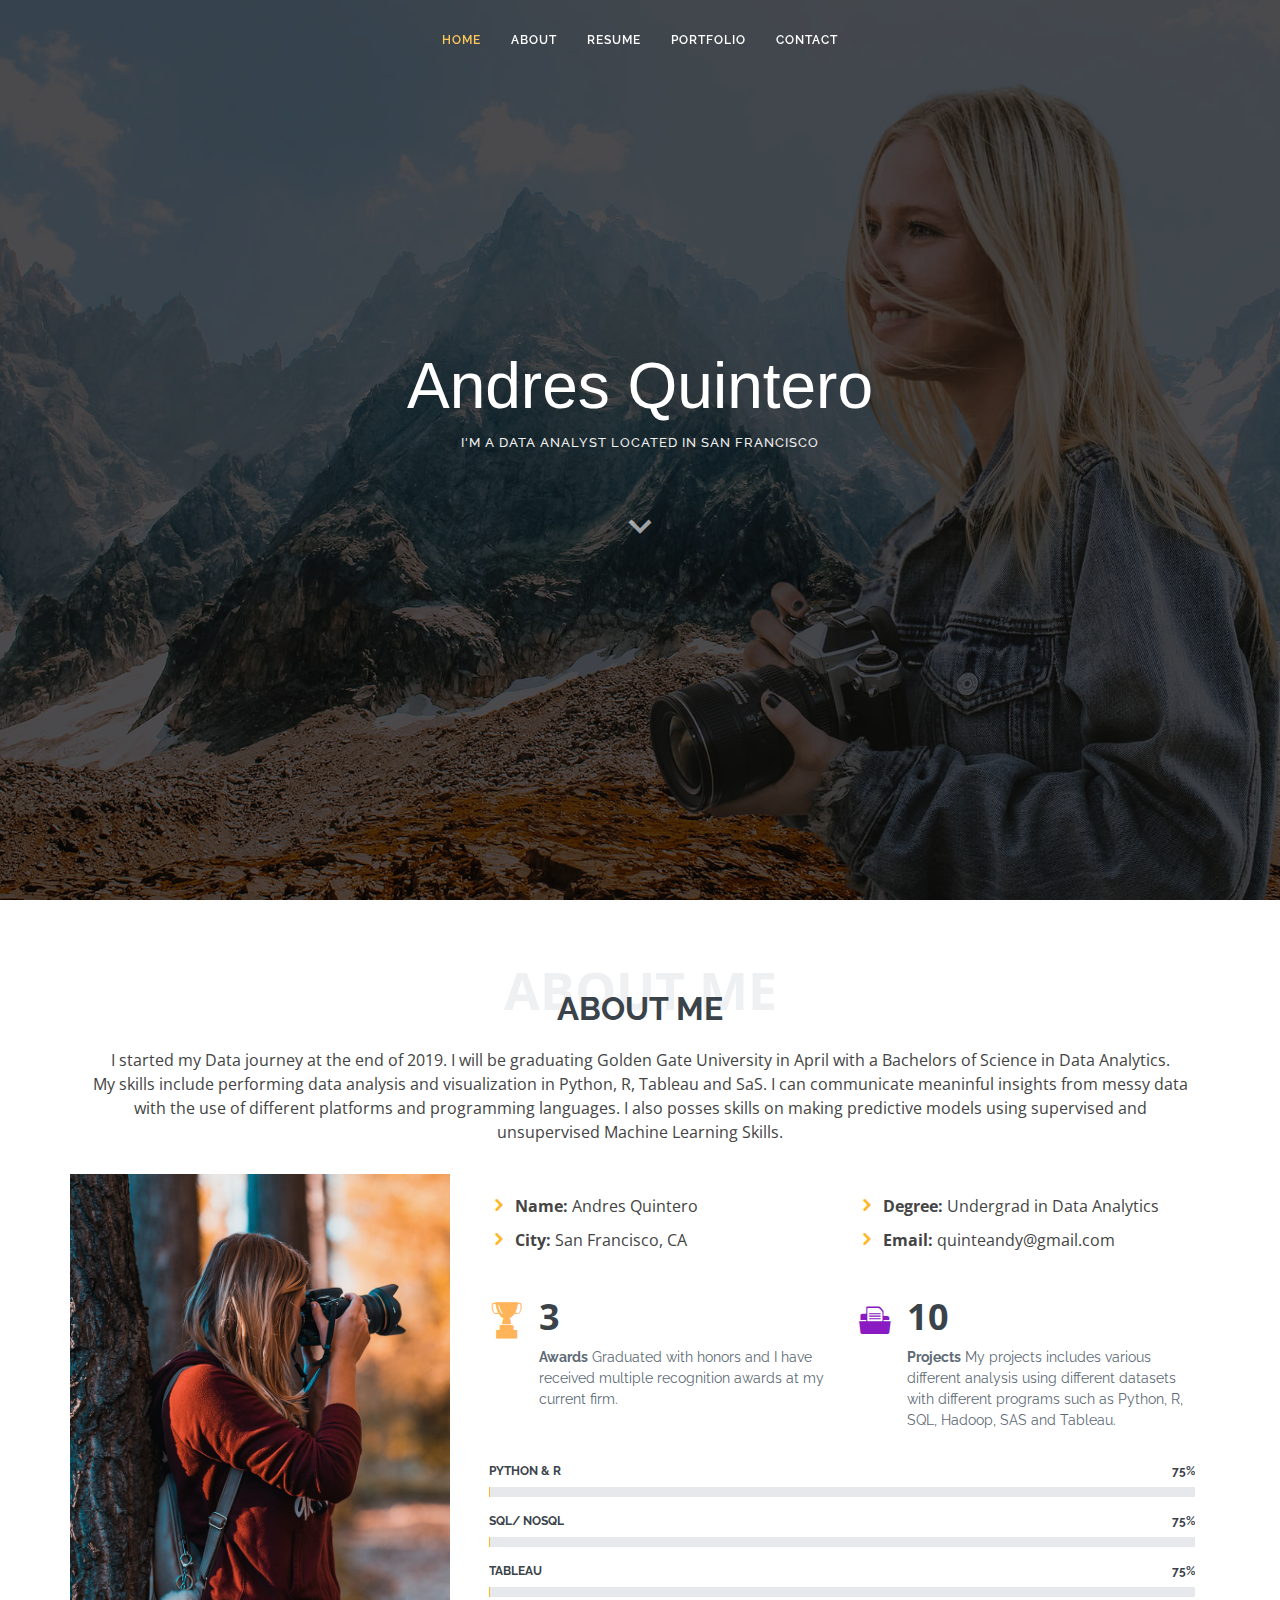
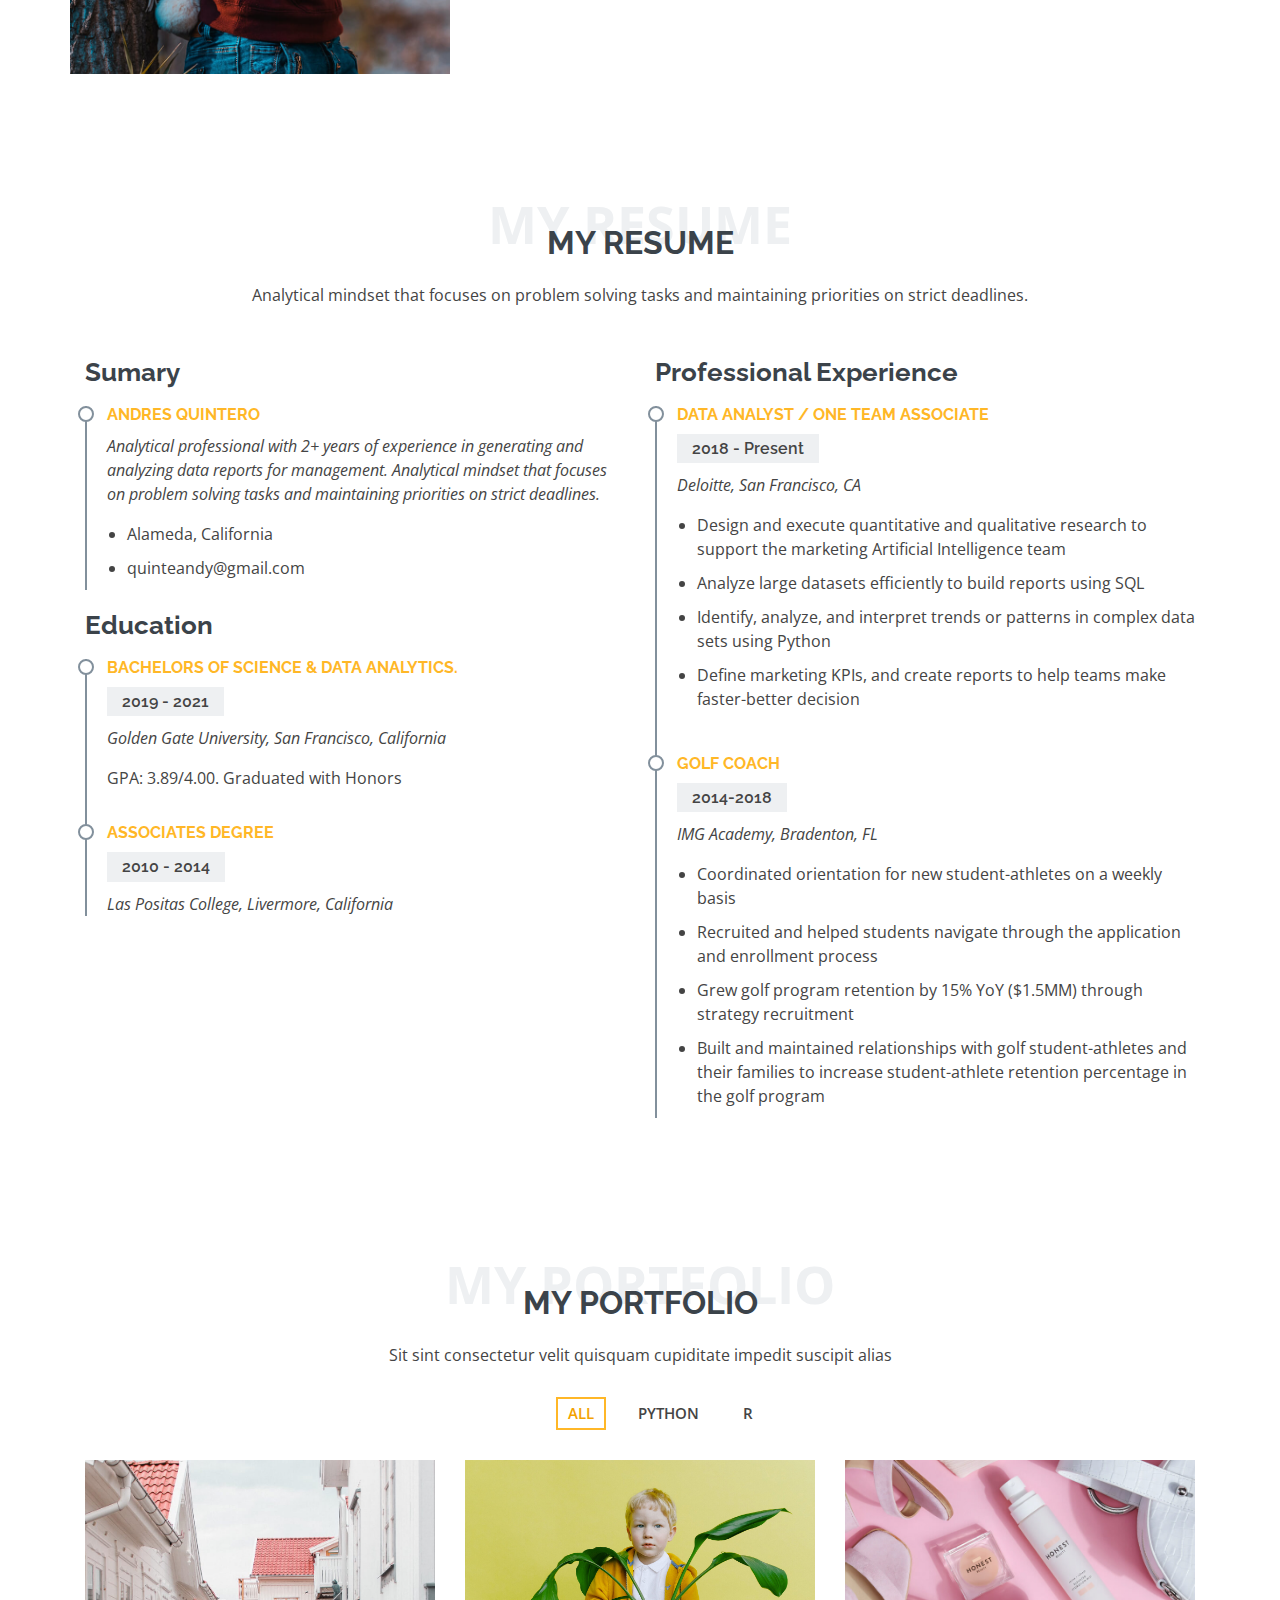
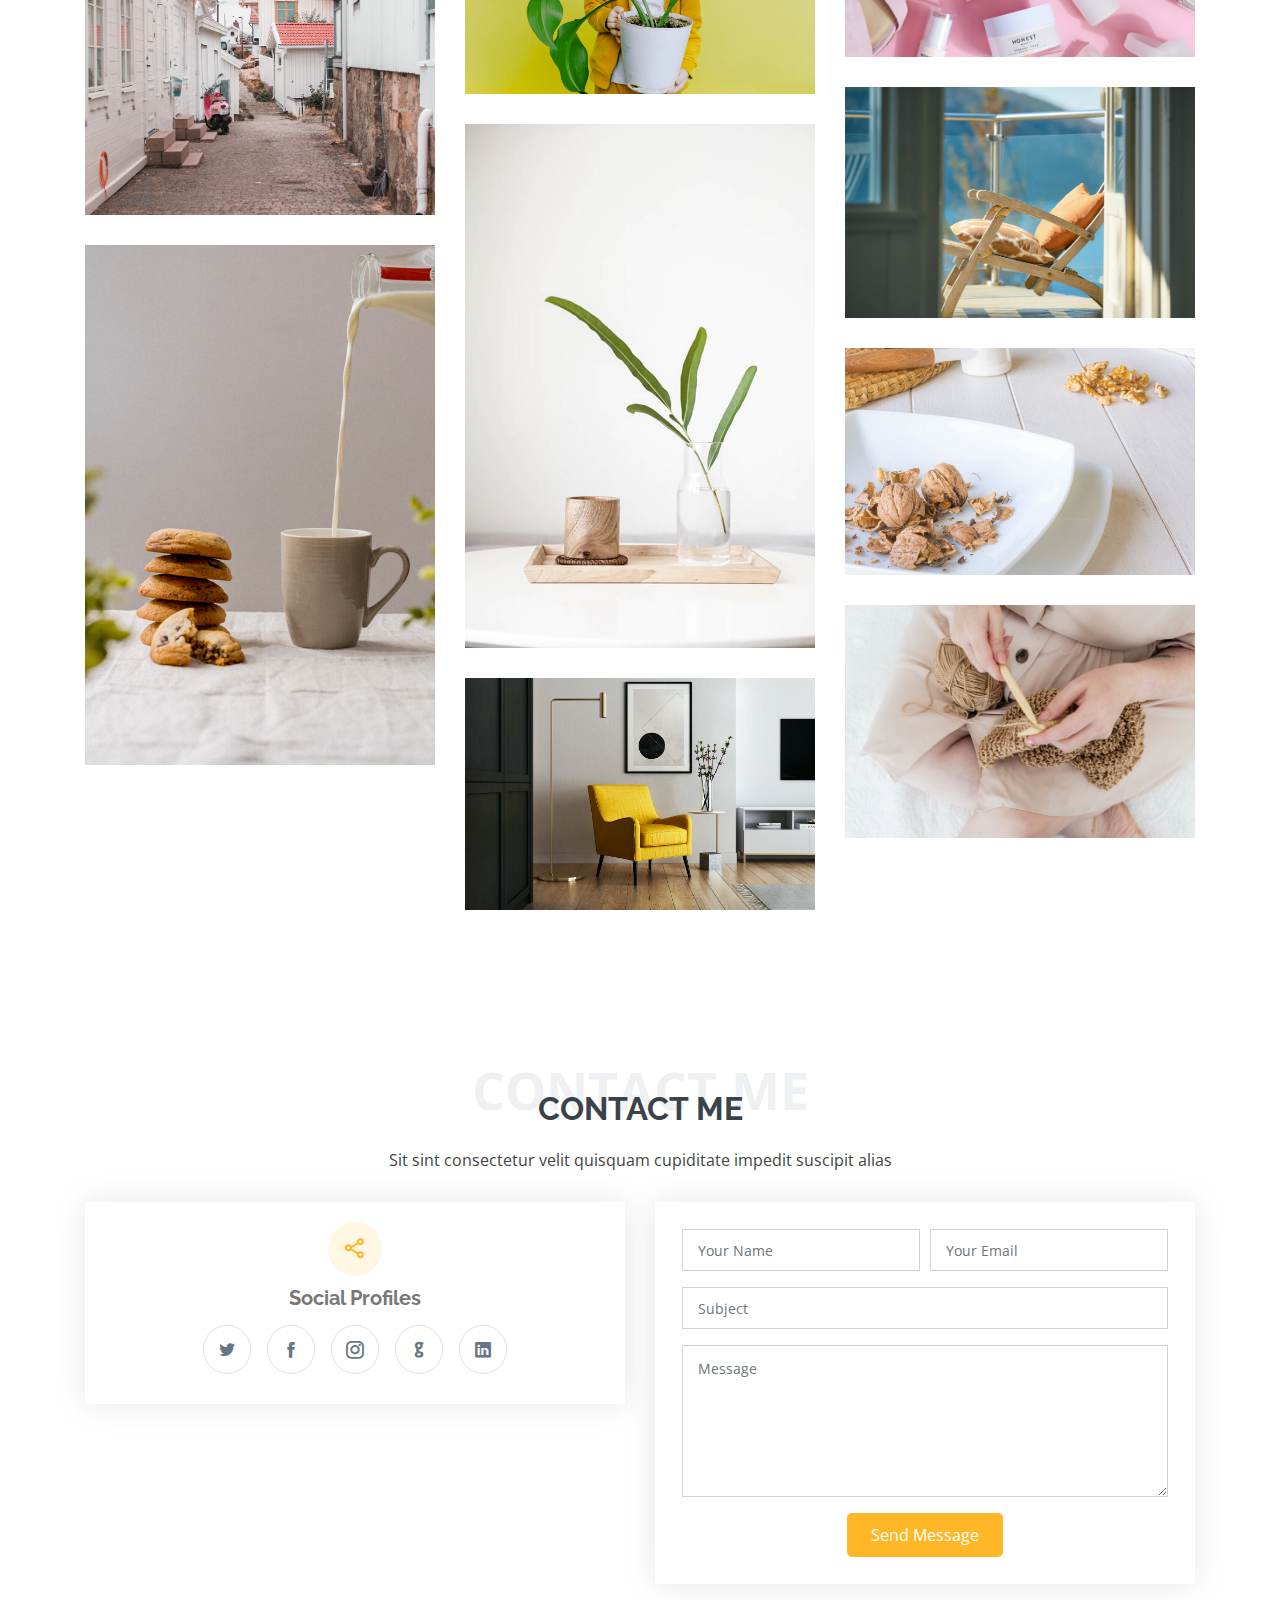
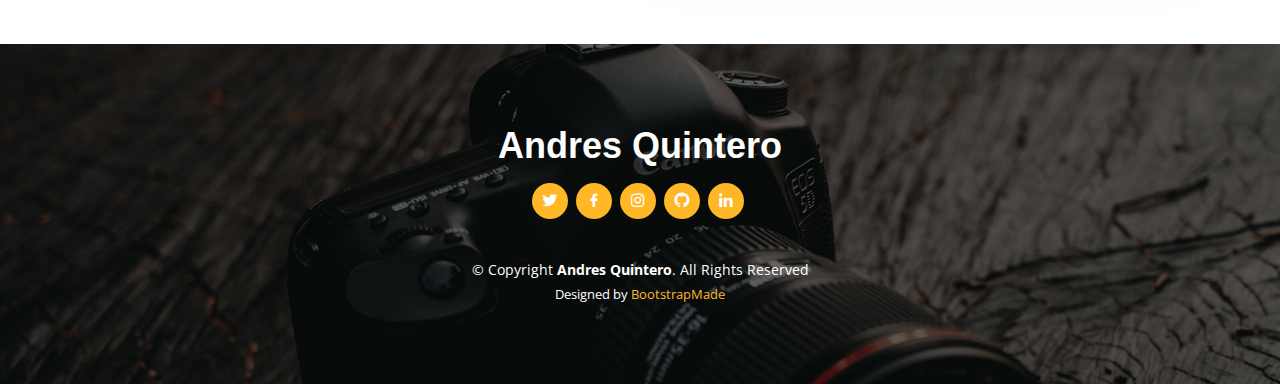
==== commit 6873434e: "Update index.html" ====
--- a/index.html
+++ b/index.html
@@ -398,7 +398,6 @@
   <footer id="footer">
     <div class="container">
       <h3>Andres Quintero</h3>
-      <p>Et aut eum quis fuga eos sunt ipsa nihil. Labore corporis magni eligendi fuga maxime saepe commodi placeat.</p>
       <div class="social-links">
         <a href="#" class="twitter"><i class="bx bxl-twitter"></i></a>
         <a href="#" class="facebook"><i class="bx bxl-facebook"></i></a>
--- a/assets/css/style.css
+++ b/assets/css/style.css
@@ -1084,7 +1084,7 @@
   font-weight: 700;
   color: #fff;
   position: relative;
-  font-family: "Satisfy", serif;
+  font-family: "Helvetica", serif;
   padding: 0;
   margin: 0 0 15px 0;
 }
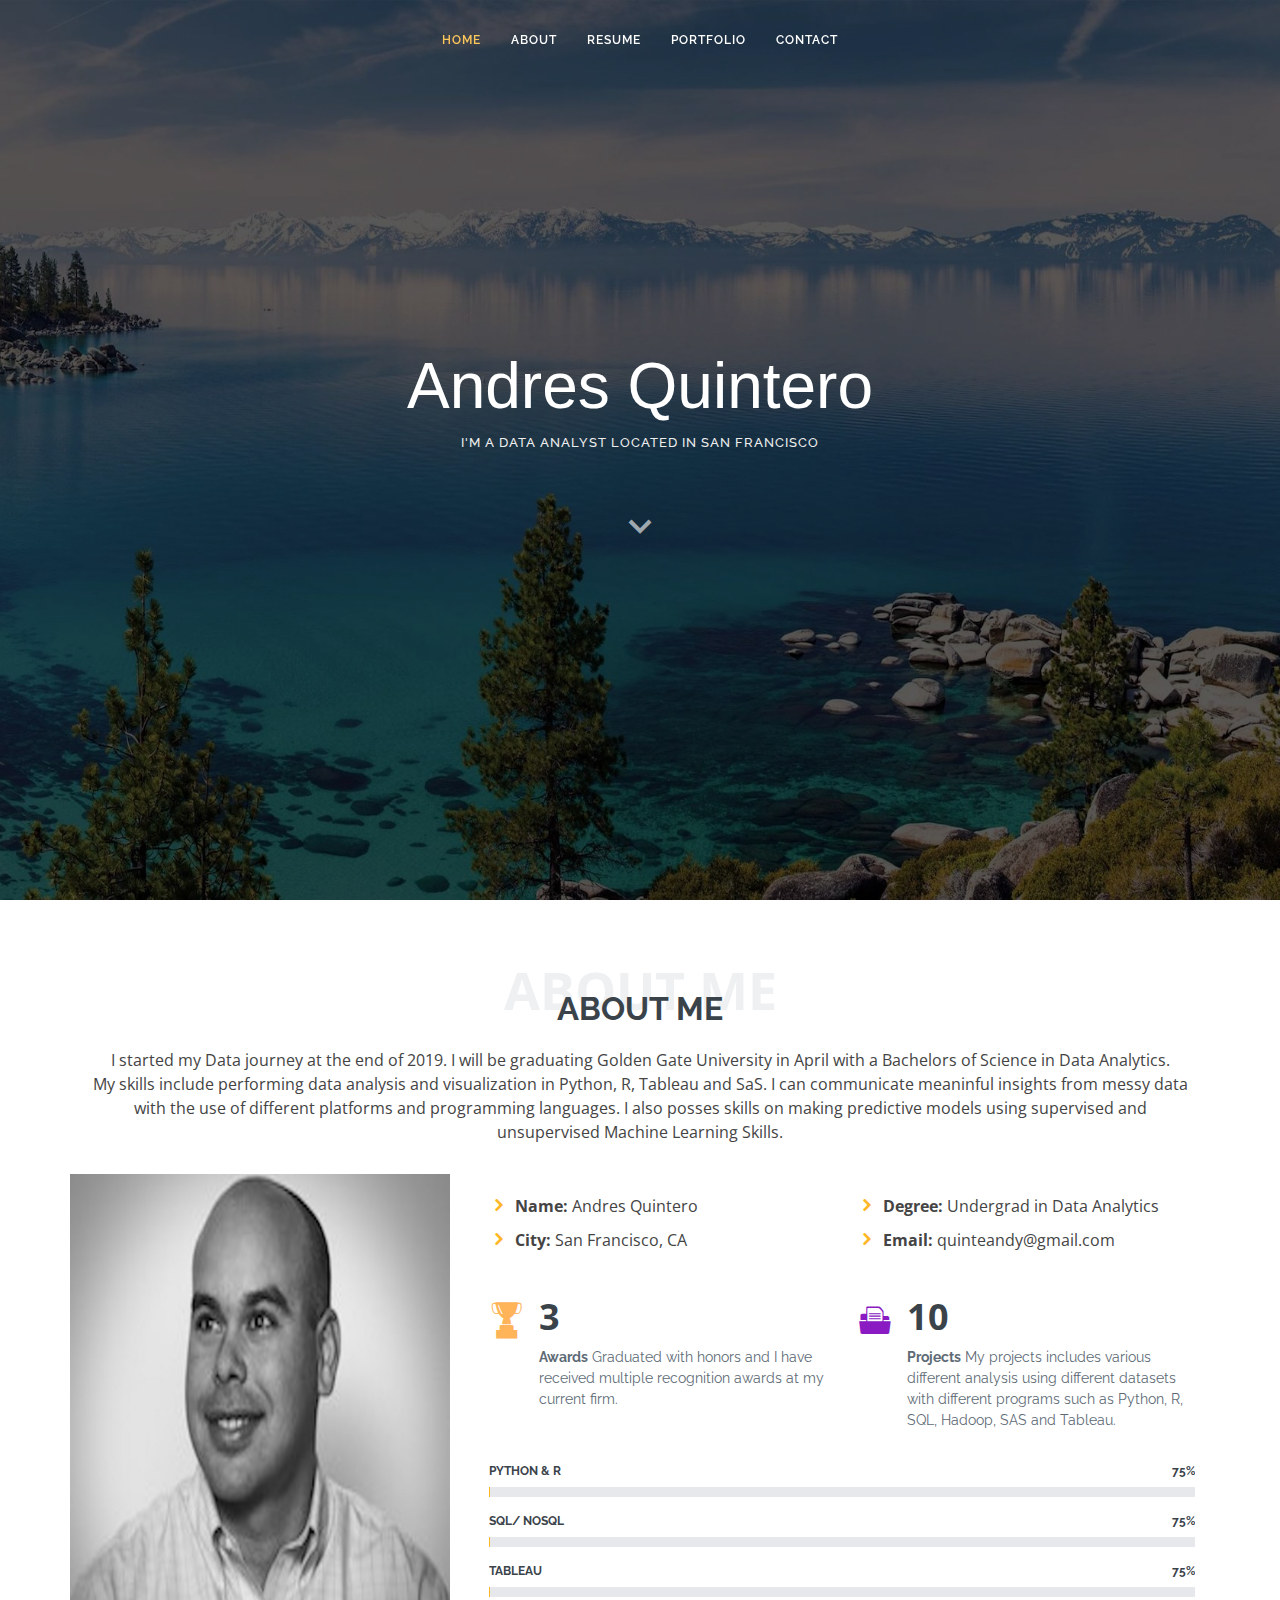
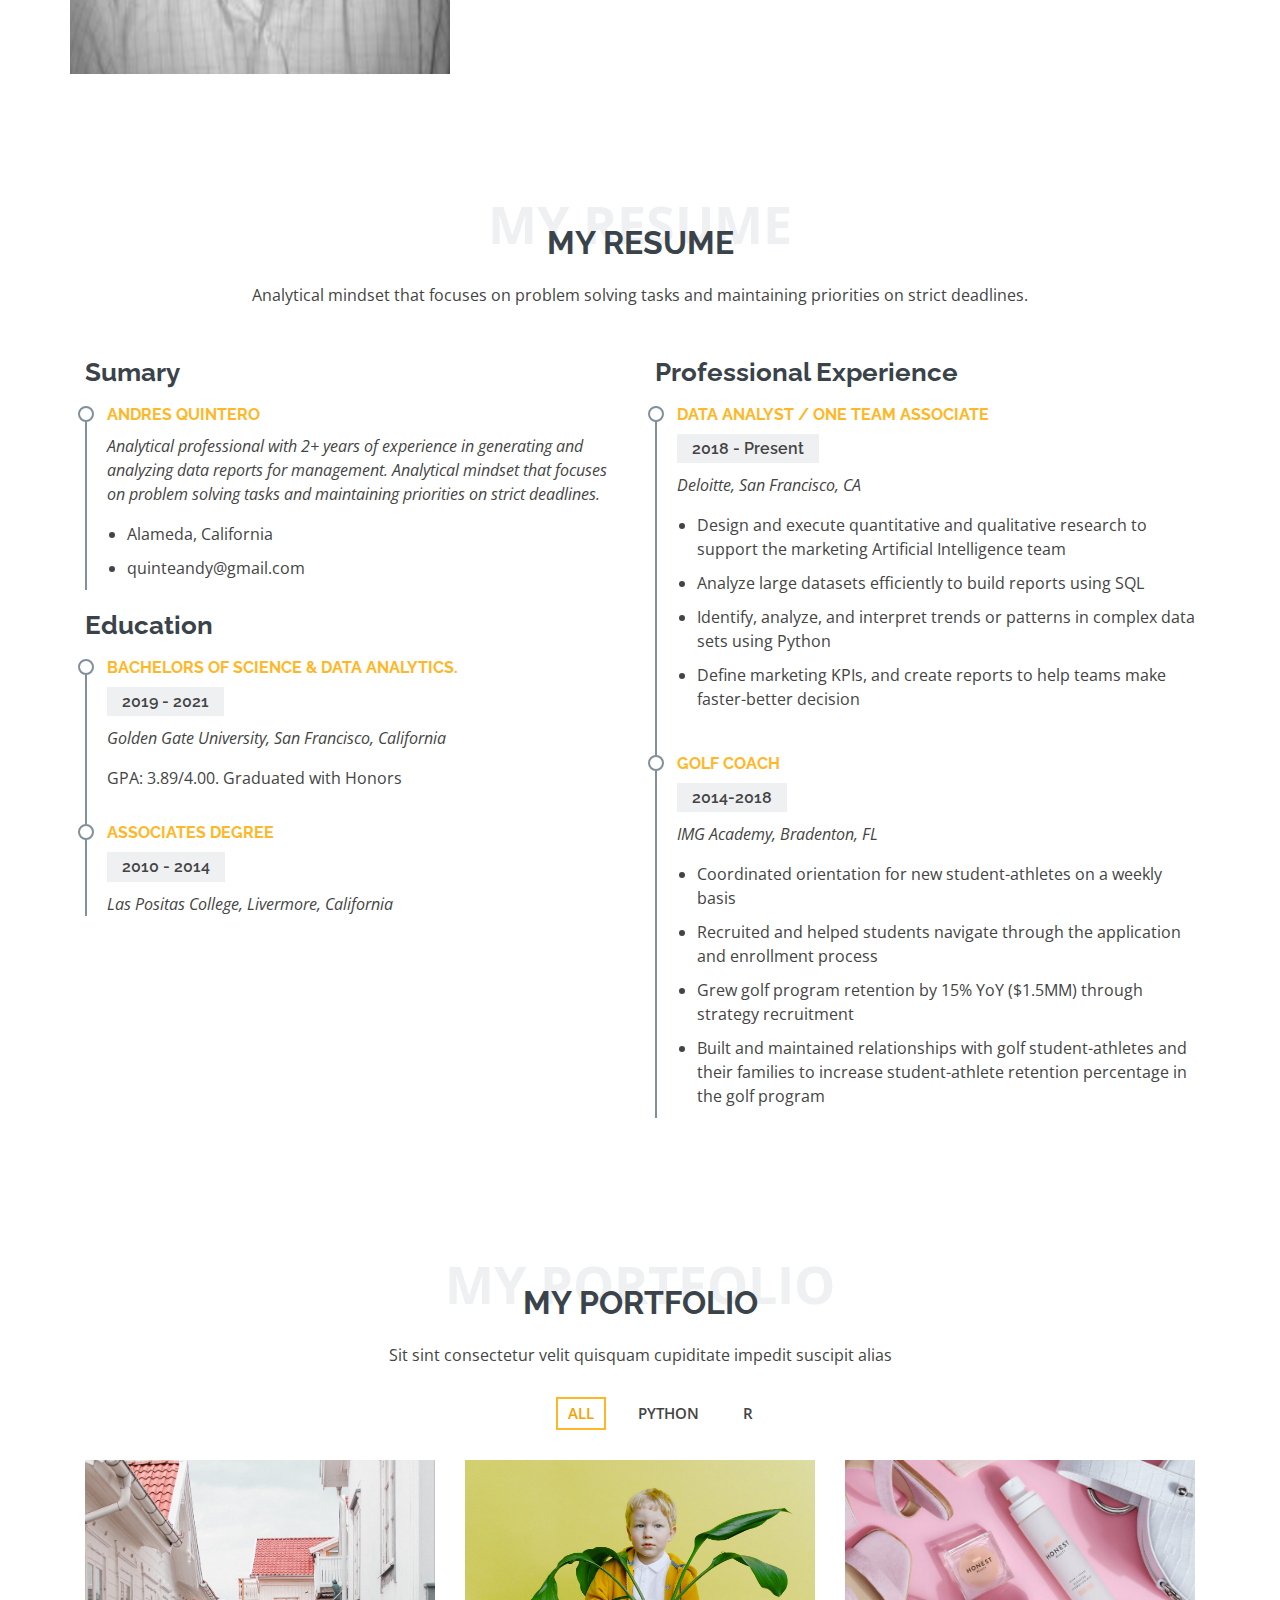
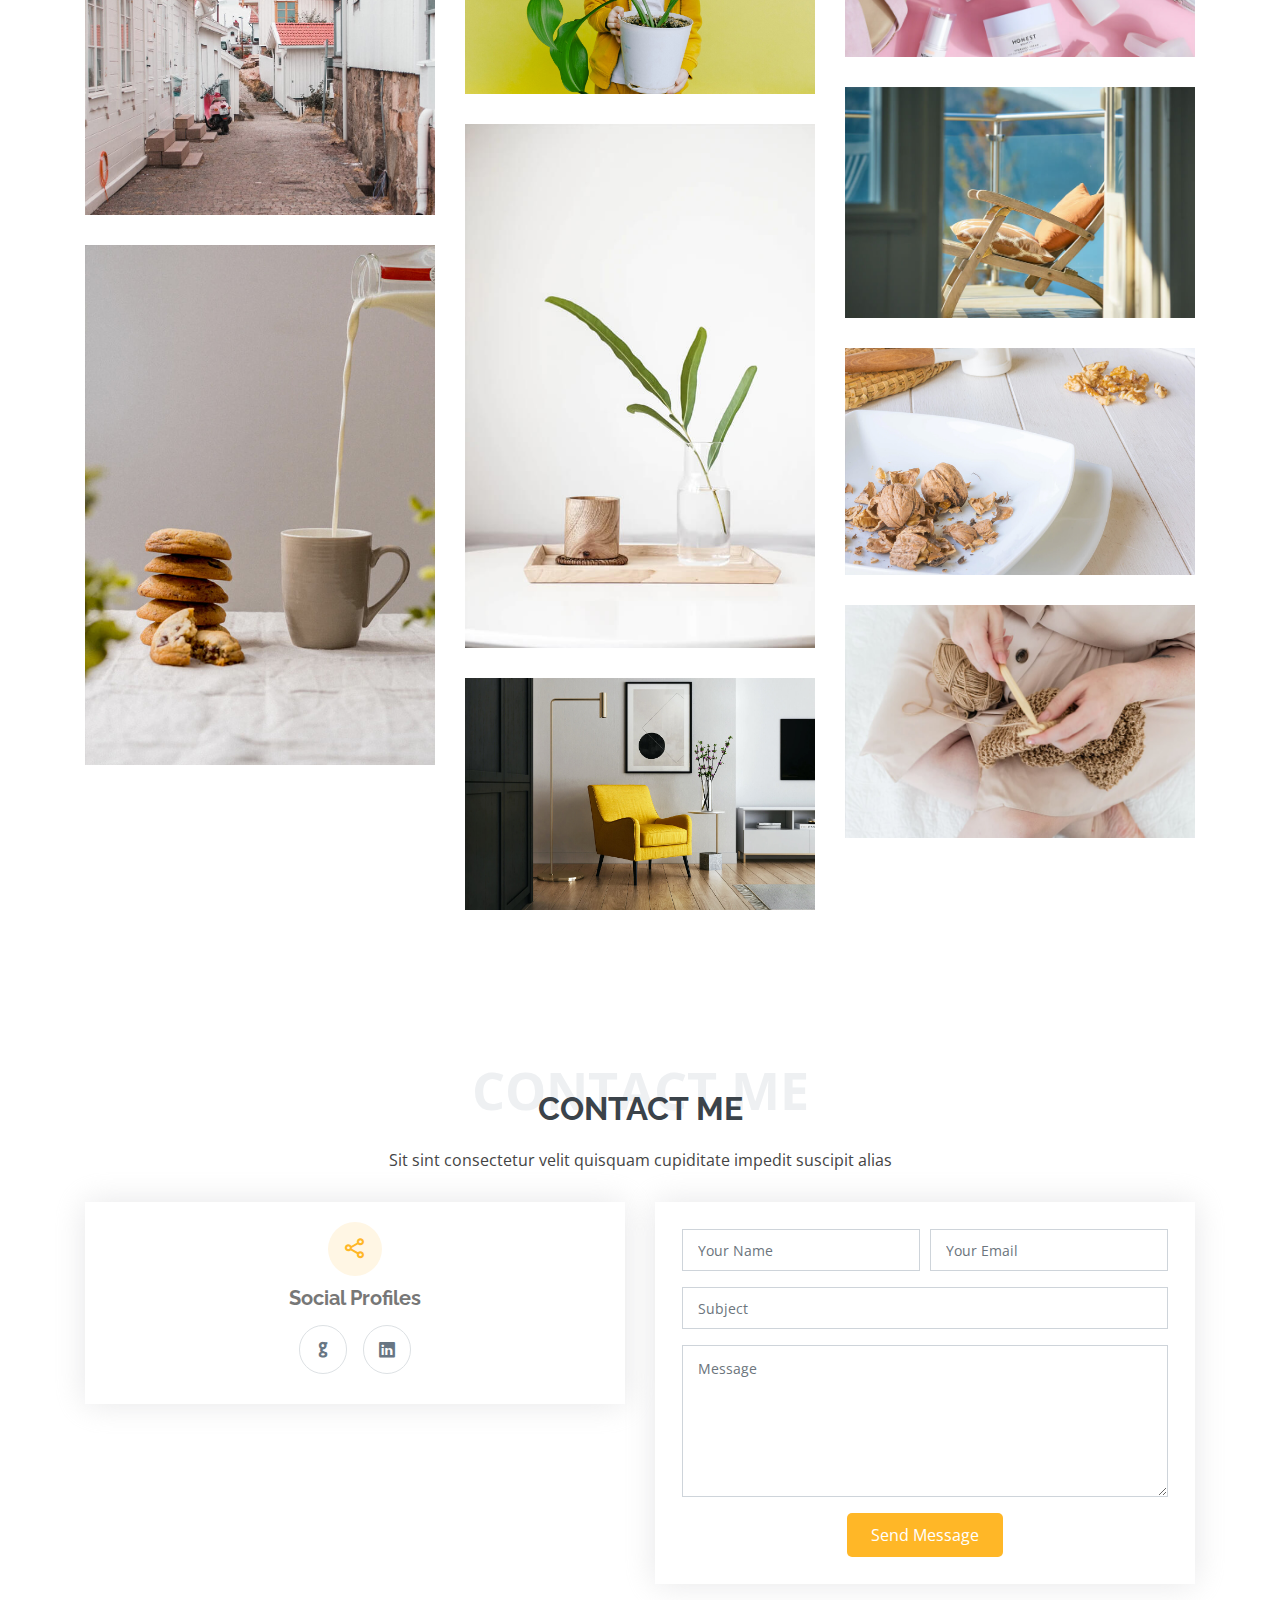
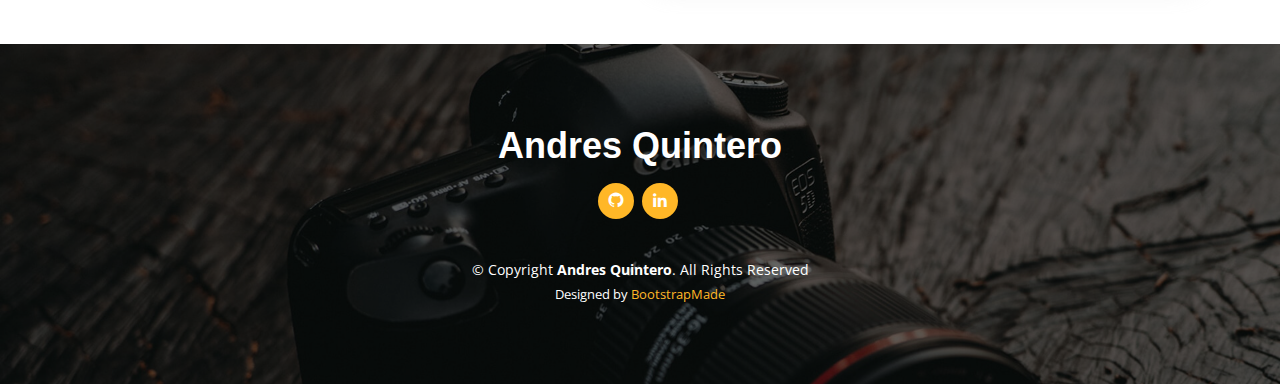
==== commit 21c28247: "Update index.html" ====
--- a/index.html
+++ b/index.html
@@ -346,11 +346,8 @@
                   <i class="bx bx-share-alt"></i>
                   <h3>Social Profiles</h3>
                   <div class="social-links">
-                    <a href="#" class="twitter"><i class="icofont-twitter"></i></a>
-                    <a href="#" class="facebook"><i class="icofont-facebook"></i></a>
-                    <a href="#" class="instagram"><i class="icofont-instagram"></i></a>
-                    <a href="#" class="github"><i class="icofont-github"></i></a>
-                    <a href="#" class="linkedin"><i class="icofont-linkedin"></i></a>
+                    <a href="https://github.com/quinteandy/Data-Science-Portfolio" class="github"><i class="icofont-github"></i></a>
+                    <a href="https://www.linkedin.com/in/andres-quintero01/" class="linkedin"><i class="icofont-linkedin"></i></a>
                   </div>
                 </div>
               </div>
@@ -399,11 +396,8 @@
     <div class="container">
       <h3>Andres Quintero</h3>
       <div class="social-links">
-        <a href="#" class="twitter"><i class="bx bxl-twitter"></i></a>
-        <a href="#" class="facebook"><i class="bx bxl-facebook"></i></a>
-        <a href="#" class="instagram"><i class="bx bxl-instagram"></i></a>
-        <a href="#" class="github"><i class="bx bxl-github"></i></a>
-        <a href="#" class="linkedin"><i class="bx bxl-linkedin"></i></a>
+        <a href="https://github.com/quinteandy/Data-Science-Portfolio" class="github"><i class="bx bxl-github"></i></a>
+        <a href="https://www.linkedin.com/in/andres-quintero01/" class="linkedin"><i class="bx bxl-linkedin"></i></a>
       </div>
       <div class="copyright">
         &copy; Copyright <strong><span>Andres Quintero</span></strong>. All Rights Reserved
